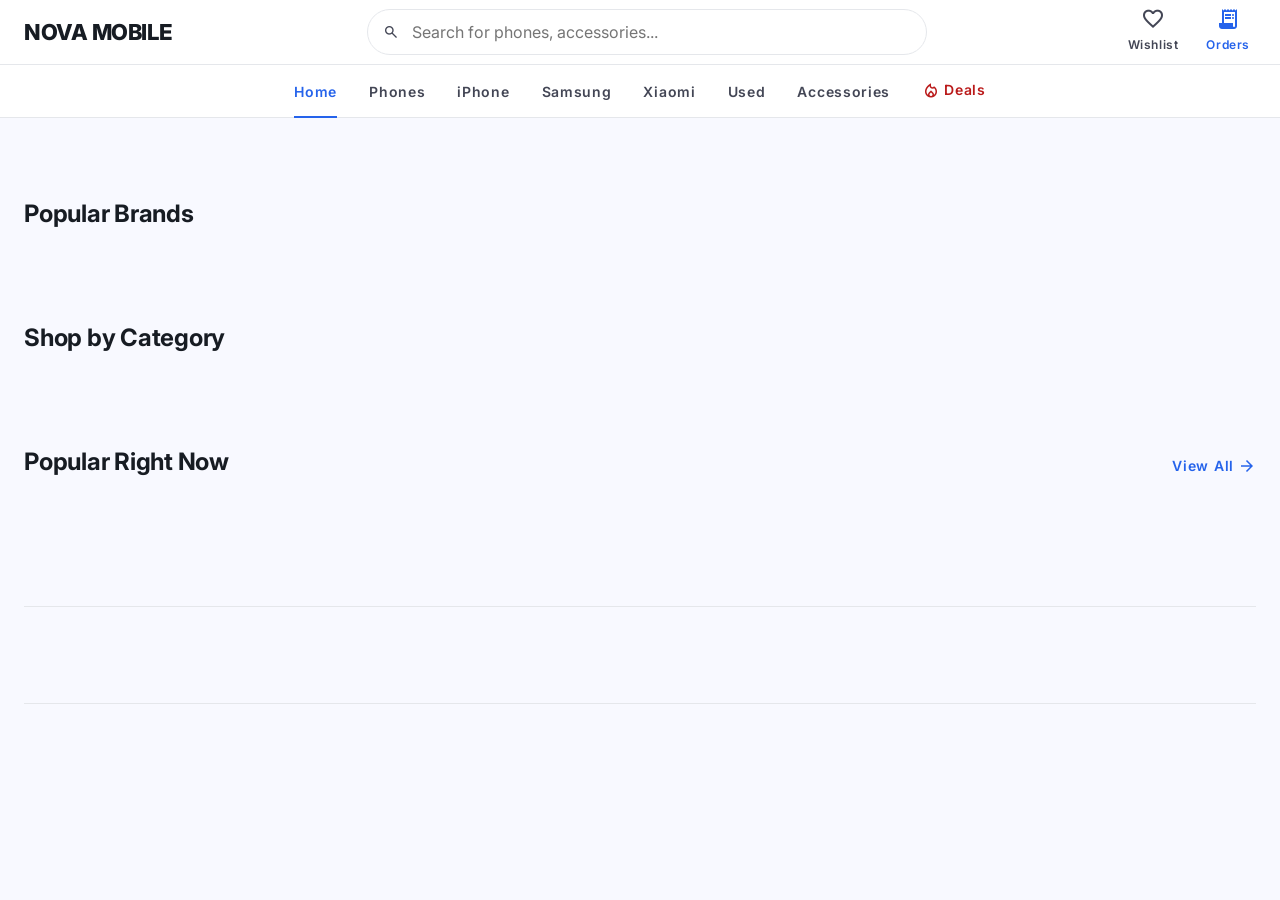
==== index.html @ 39ec0427 "Add files via upload" ====
<!DOCTYPE html>
<html lang="en">
<head>
<meta charset="utf-8">
<meta name="viewport" content="width=device-width, initial-scale=1.0">
<title>Nova Mobile — Find Your Next Phone</title>
<meta name="description" content="Nova Mobile — Pakistan's trusted destination for new and pre-owned smartphones and authentic accessories. Find your next phone today.">
<meta name="robots" content="index, follow">
<link rel="canonical" href="index.html">
<link rel="manifest" href="manifest.json">
<link rel="icon" href="images/nova-mobile-logo.png">
<link rel="preconnect" href="https://fonts.googleapis.com">
<link rel="preconnect" href="https://fonts.gstatic.com" crossorigin>
<link href="https://fonts.googleapis.com/css2?family=Inter:wght@400;600;700;800&display=swap" rel="stylesheet">
<link href="https://fonts.googleapis.com/css2?family=Material+Symbols+Outlined:opsz,wght,FILL,GRAD@20..48,100..700,0..1,-50..200&display=swap" rel="stylesheet">
<link rel="stylesheet" href="style.css">
<script type="application/ld+json">
{"@context":"https://schema.org","@type":"Organization","name":"Nova Mobile","slogan":"Find Your Next Phone","description":"New and pre-owned smartphones and authentic accessories in Pakistan."}
</script>
</head>
<body data-page="home" class="has-bottomnav">

<!-- ===== Header ===== -->
<header class="site-header">
  <div class="container">
    <div class="header-row">
      <a class="brand" href="index.html">
        <img src="images/nova-mobile-logo.png" alt="Nova Mobile logo" onerror="this.style.display='none'">
        <span class="brand-text">NOVA MOBILE</span>
      </a>
      <div class="search-box">
        <span class="ms">search</span>
        <input type="text" placeholder="Search for phones, accessories..." aria-label="Search" data-search-input>
      </div>
      <div class="header-actions">
        <button class="icon-btn mobile-search" data-goto-search aria-label="Search"><span class="ms">search</span></button>
        <a class="icon-btn hide-mobile" href="pages/wishlist.html" aria-label="Wishlist"><span class="ms">favorite</span><span>Wishlist</span></a>
        <a class="icon-btn active has-count" href="pages/order-list.html" aria-label="Order list"><span class="ms filled">receipt_long</span><span class="hide-mobile">Orders</span><span class="count" data-order-count style="display:none">0</span></a>
      </div>
    </div>
  </div>
  <!-- Desktop nav -->
  <nav class="site-nav">
    <ul>
      <li><a class="active" href="index.html">Home</a></li>
      <li><a href="pages/catalog.html">Phones</a></li>
      <li><a href="pages/catalog.html?brand=apple">iPhone</a></li>
      <li><a href="pages/catalog.html?brand=samsung">Samsung</a></li>
      <li><a href="pages/catalog.html?brand=xiaomi">Xiaomi</a></li>
      <li><a href="pages/catalog.html?condition=used">Used</a></li>
      <li><a href="pages/catalog.html?category=accessories">Accessories</a></li>
      <li><a class="deals" href="pages/catalog.html?deal=1"><span class="ms sm">local_fire_department</span>Deals</a></li>
    </ul>
  </nav>
  <!-- Mobile category bar -->
  <nav class="category-bar">
    <ul>
      <li><a class="active" href="pages/catalog.html">All Phones</a></li>
      <li><a href="pages/catalog.html?brand=apple">iPhone</a></li>
      <li><a href="pages/catalog.html?brand=samsung">Samsung</a></li>
      <li><a href="pages/catalog.html?brand=xiaomi">Xiaomi</a></li>
      <li><a href="pages/catalog.html?brand=vivo">Vivo</a></li>
      <li><a href="pages/catalog.html?brand=infinix">Infinix</a></li>
      <li><a href="pages/catalog.html?condition=used">Used</a></li>
      <li><a href="pages/catalog.html?category=accessories">Accessories</a></li>
      <li><a class="deals" href="pages/catalog.html?deal=1"><span class="ms sm">local_fire_department</span>Deals</a></li>
    </ul>
  </nav>
</header>

<main class="container">

  <!-- Hero carousel (slides built from settings.heroSlides + live mobiles.json data).
       Static fallback below renders only when JS is off (SEO). -->
  <div class="hero-carousel" id="hero"></div>
  <noscript>
    <section class="hero">
      <div class="hero-copy">
        <span class="eyebrow">NEW ARRIVALS</span>
        <h1 class="hero-title">FIND YOUR<br>NEXT PHONE</h1>
        <p class="hero-subtitle">Experience the future with the latest flagship devices. Unbeatable prices, authentic products.</p>
      </div>
    </section>
  </noscript>

  <!-- Popular Brands -->
  <section class="section">
    <h2 class="section-title mb-2">Popular Brands</h2>
    <div class="grid brand-grid" id="popular-brands"></div>
  </section>

  <!-- Shop by Category -->
  <section class="section">
    <h2 class="section-title mb-2">Shop by Category</h2>
    <div class="grid category-grid" id="category-cards"></div>
  </section>

  <!-- Featured / Popular Right Now -->
  <section class="section">
    <div class="section-head">
      <h2 class="section-title">Popular Right Now</h2>
      <a class="link-more" href="pages/catalog.html">View All <span class="ms sm">arrow_forward</span></a>
    </div>
    <div class="carousel" id="featured-products"></div>
  </section>

  <!-- Trust Badges -->
  <section class="trust-band">
    <div class="container">
      <div class="trust-grid" id="trust-badges"></div>
    </div>
  </section>

</main>

<!-- Bottom Nav (mobile) -->
<nav class="bottom-nav" aria-label="Mobile navigation">
  <a class="active" href="index.html"><span class="ms filled">home</span>Home</a>
  <a href="pages/catalog.html"><span class="ms">grid_view</span>Categories</a>
  <a href="pages/search.html"><span class="ms">search</span>Search</a>
  <a href="pages/compare.html"><span class="ms">compare_arrows</span>Compare</a>
  <a href="pages/order-list.html"><span class="ms">receipt_long</span>Orders</a>
</nav>

<!-- Footer injected from settings.json -->
<div id="footer-host"></div>

<script src="js/data.js"></script>
<script src="js/state.js"></script>
<script src="js/whatsapp.js"></script>
<script src="js/render.js"></script>
<script src="js/main.js"></script>
</body>
</html>
---- style.css ----
/* ==========================================================================
   Nova Mobile — Design System
   Built from DESIGN.md tokens (mobile-first, 4-col mobile → 12-col desktop)
   Primary action color: Electric Blue #2563EB
   ========================================================================== */

:root {
  /* Colors */
  --bg: #f8f9ff;                /* Arctic White */
  --surface-white: #ffffff;     /* cards / elevated surfaces */
  --surface-low: #eff4fe;
  --surface-container: #eaeef8;
  --surface-high: #e4e8f3;
  --on-surface: #171c23;        /* Graphite ink */
  --on-surface-variant: #434655;
  --outline: #737686;
  --outline-variant: #e5e7eb;
  --primary: #2563eb;           /* Electric Blue */
  --primary-hover: #1d4ed8;
  --on-primary: #ffffff;
  --deep-navy: #172554;         /* footer / grounding */
  --success: #16a34a;
  --error: #ba1a1a;
  --whatsapp: #25d366;
  --whatsapp-hover: #1eb95c;

  /* Typography */
  --font-sans: "Inter", system-ui, -apple-system, "Segoe UI", Roboto, Arial, sans-serif;

  /* Spacing (8px base) */
  --space-1: 4px;
  --space-2: 8px;
  --space-3: 12px;
  --space-4: 16px;
  --space-5: 24px;
  --space-6: 32px;
  --space-8: 48px;
  --space-10: 64px;
  --space-section: 80px;

  /* Container */
  --container-max: 1280px;
  --container-pad: 24px;

  /* Shape */
  --radius-sm: 0.25rem;
  --radius: 0.5rem;
  --radius-md: 0.75rem;
  --radius-lg: 1rem;
  --radius-xl: 1.5rem;
  --radius-full: 9999px;

  /* Elevation */
  --shadow-soft: 0px 4px 20px rgba(21, 23, 26, 0.05);
  --shadow-card: 0 1px 3px rgba(21, 23, 26, 0.06);

  --header-h: 64px;
  --bottomnav-h: 64px;
}

/* ============================ Reset / Base ============================ */
*, *::before, *::after { box-sizing: border-box; }
html { -webkit-text-size-adjust: 100%; scroll-behavior: smooth; }
body {
  margin: 0;
  font-family: var(--font-sans);
  font-size: 16px;
  line-height: 24px;
  color: var(--on-surface);
  background: var(--bg);
  -webkit-font-smoothing: antialiased;
  -moz-osx-font-smoothing: grayscale;
}
img { max-width: 100%; display: block; }
a { color: inherit; text-decoration: none; }
button { font-family: inherit; cursor: pointer; border: none; background: none; color: inherit; }
input, select, textarea { font-family: inherit; }
h1, h2, h3, h4, p, ul { margin: 0; }
ul { padding: 0; list-style: none; }
:focus-visible { outline: 3px solid color-mix(in srgb, var(--primary) 45%, transparent); outline-offset: 2px; }

/* Material Symbols */
.ms {
  font-family: "Material Symbols Outlined", var(--font-sans);
  font-weight: normal;
  font-style: normal;
  display: inline-block;
  line-height: 1;
  letter-spacing: normal;
  text-transform: none;
  white-space: nowrap;
  word-wrap: normal;
  direction: ltr;
  font-variation-settings: "FILL" 0, "wght" 400, "GRAD" 0, "opsz" 24;
  user-select: none;
  -webkit-user-select: none;
}
.ms.filled { font-variation-settings: "FILL" 1, "wght" 400, "GRAD" 0, "opsz" 24; }
.ms.sm { font-size: 18px; }
.ms.lg { font-size: 32px; }
.ms.xl { font-size: 40px; }

/* ============================ Layout ============================ */
.container {
  width: 100%;
  max-width: var(--container-max);
  margin-inline: auto;
  padding-inline: var(--container-pad);
}
.container-sm { width: 100%; max-width: 880px; margin-inline: auto; padding-inline: var(--container-pad); }
.section { margin-bottom: var(--space-section); }
.section-head {
  display: flex;
  align-items: flex-end;
  justify-content: space-between;
  gap: var(--space-4);
  margin-bottom: var(--space-6);
}
.section-title {
  font-size: 24px;
  font-weight: 700;
  line-height: 32px;
  letter-spacing: -0.01em;
  color: var(--on-surface);
}
.link-more {
  color: var(--primary);
  font-size: 14px;
  font-weight: 600;
  letter-spacing: 0.05em;
  display: inline-flex;
  align-items: center;
  gap: 4px;
  white-space: nowrap;
}
.link-more:hover { text-decoration: underline; }

/* Responsive section gap on small screens */
@media (max-width: 767px) {
  .section { margin-bottom: 56px; }
  .section-title { font-size: 22px; }
}

/* ============================ Grid (4 col mobile → 12 desktop) ============================ */
.grid { display: grid; gap: var(--space-4); grid-template-columns: repeat(2, 1fr); }
.grid.grid-1 { grid-template-columns: 1fr; }

@media (min-width: 768px) {
  .grid { grid-template-columns: repeat(3, 1fr); gap: var(--space-5); }
}
@media (min-width: 1024px) {
  .grid { grid-template-columns: repeat(4, 1fr); gap: var(--space-6); }
}

/* ============================ Typography helpers ============================ */
.eyebrow {
  display: inline-block;
  padding: 4px 12px;
  background: color-mix(in srgb, var(--primary) 10%, transparent);
  color: var(--primary);
  border-radius: var(--radius-full);
  font-size: 14px;
  font-weight: 600;
  letter-spacing: 0.05em;
  margin-bottom: var(--space-5);
}
.muted { color: var(--on-surface-variant); }
.outline-text { color: var(--outline); }

/* ============================ Buttons ============================ */
.btn {
  display: inline-flex;
  align-items: center;
  justify-content: center;
  gap: 8px;
  font-size: 14px;
  font-weight: 600;
  letter-spacing: 0.05em;
  padding: 0 24px;
  height: 48px;
  border-radius: var(--radius);
  transition: background-color 0.2s, color 0.2s, border-color 0.2s;
}
.btn-lg { height: 56px; padding: 0 32px; font-size: 16px; }
.btn-primary { background: var(--primary); color: var(--on-primary); }
.btn-primary:hover { background: var(--primary-hover); }
.btn-outline { background: var(--surface-white); color: var(--on-surface); border: 1px solid var(--outline-variant); }
.btn-outline:hover { border-color: var(--primary); color: var(--primary); }
.btn-block { width: 100%; }
.btn-whatsapp { background: var(--whatsapp); color: #fff; }
.btn-whatsapp:hover { background: var(--whatsapp-hover); }
.btn-ghost { background: var(--surface-container); color: var(--on-surface); }
.btn-ghost:hover { background: var(--surface-high); }

/* ============================ Badges ============================ */
.badge {
  display: inline-flex;
  align-items: center;
  padding: 3px 8px;
  border-radius: var(--radius-sm);
  font-size: 10px;
  font-weight: 700;
  letter-spacing: 0.05em;
  text-transform: uppercase;
  line-height: 1.3;
}
.badge-new { background: var(--primary); color: #fff; }
.badge-sale { background: var(--deep-navy); color: #fff; }
.badge-pta { background: var(--surface-high); color: var(--on-surface); border: 1px solid var(--outline-variant); }
.badge-nonpta { background: var(--surface-high); color: var(--on-surface-variant); border: 1px solid var(--outline-variant); }
.badge-save { background: var(--surface-container); color: var(--on-surface-variant); }

/* ============================ Header / Nav ============================ */
.site-header {
  position: sticky;
  top: 0;
  z-index: 50;
  width: 100%;
  background: rgba(255, 255, 255, 0.9);
  -webkit-backdrop-filter: blur(10px);
  backdrop-filter: blur(10px);
  border-bottom: 1px solid var(--outline-variant);
}
.header-row {
  display: flex;
  align-items: center;
  justify-content: space-between;
  height: var(--header-h);
  gap: var(--space-4);
}
.brand {
  display: flex;
  align-items: center;
  gap: 8px;
  font-weight: 800;
  letter-spacing: -0.02em;
  color: var(--on-surface);
  font-size: 22px;
  line-height: 28px;
  white-space: nowrap;
}
.brand img { height: 34px; width: auto; }
.brand .brand-text { display: inline; }

/* Search */
.search-box { position: relative; flex: 1; max-width: 560px; margin-inline: var(--space-6); }
.search-box .ms { position: absolute; left: 16px; top: 50%; transform: translateY(-50%); color: var(--on-surface-variant); }
.search-box input {
  width: 100%;
  height: 46px;
  padding: 0 16px 0 44px;
  border-radius: var(--radius-full);
  border: 1px solid var(--outline-variant);
  background: var(--surface-white);
  font-size: 16px;
  color: var(--on-surface);
}
.search-box input:focus { outline: none; border-color: var(--primary); box-shadow: 0 0 0 1px var(--primary); }

/* Utility actions */
.header-actions { display: flex; align-items: center; gap: var(--space-4); }
.icon-btn {
  display: flex;
  flex-direction: column;
  align-items: center;
  gap: 2px;
  color: var(--on-surface-variant);
  font-size: 12px;
  font-weight: 600;
  letter-spacing: 0.05em;
  padding: 4px 6px;
  border-radius: var(--radius);
  transition: color 0.2s;
}
.icon-btn:hover { color: var(--primary); }
.icon-btn.active { color: var(--primary); }
.icon-btn .ms { font-size: 24px; }
.icon-btn.has-count { position: relative; }
.icon-btn .count {
  position: absolute;
  top: -2px;
  right: -2px;
  min-width: 17px;
  height: 17px;
  padding: 0 4px;
  border-radius: var(--radius-full);
  background: var(--primary);
  color: #fff;
  font-size: 11px;
  font-weight: 700;
  display: flex;
  align-items: center;
  justify-content: center;
}

/* Mobile search trigger (icon only) */
.mobile-search { display: none; }

/* Primary nav (desktop) */
.site-nav {
  display: none;
  background: var(--surface-white);
  border-top: 1px solid var(--outline-variant);
}
.site-nav ul { display: flex; align-items: center; justify-content: center; gap: var(--space-6); height: 52px; max-width: var(--container-max); margin-inline: auto; padding-inline: var(--container-pad); }
.site-nav a { font-size: 14px; font-weight: 600; letter-spacing: 0.05em; color: var(--on-surface-variant); padding: 16px 0; border-bottom: 2px solid transparent; transition: color 0.2s, border-color 0.2s; white-space: nowrap; }
.site-nav a:hover { color: var(--primary); }
.site-nav a.active { color: var(--primary); border-bottom-color: var(--primary); }
.site-nav a.deals { color: var(--error); display: inline-flex; align-items: center; gap: 4px; }

/* Category scroll bar (mobile) */
.category-bar {
  display: block;
  border-top: 1px solid var(--outline-variant);
  overflow-x: auto;
  scrollbar-width: none;
  -ms-overflow-style: none;
  padding: var(--space-3) 0 0;
}
.category-bar::-webkit-scrollbar { display: none; }
.category-bar ul { display: flex; gap: var(--space-4); min-width: max-content; padding: 0 var(--space-3) var(--space-2); }
.category-bar a {
  font-size: 14px;
  font-weight: 600;
  letter-spacing: 0.05em;
  color: var(--on-surface-variant);
  padding: 6px 4px;
  border-bottom: 2px solid transparent;
  white-space: nowrap;
  transition: color 0.2s, border-color 0.2s;
}
.category-bar a:hover { color: var(--primary); }
.category-bar a.active { color: var(--primary); border-bottom-color: var(--primary); }
.category-bar a.deals { color: var(--error); display: inline-flex; align-items: center; gap: 4px; }

@media (min-width: 768px) {
  .site-nav { display: block; }
  .category-bar { display: none; }
}
@media (max-width: 767px) {
  .search-box { display: none; }
  .mobile-search { display: flex; }
  .header-actions .hide-mobile { display: none; }
  .brand { font-size: 18px; }
  .site-header .header-row { height: 56px; }
}

/* ============================ Bottom Nav (mobile) ============================ */
.bottom-nav {
  position: fixed;
  bottom: 0;
  left: 0;
  width: 100%;
  z-index: 50;
  display: flex;
  justify-content: space-around;
  align-items: center;
  height: var(--bottomnav-h);
  background: rgba(255, 255, 255, 0.96);
  -webkit-backdrop-filter: blur(10px);
  backdrop-filter: blur(10px);
  border-top: 1px solid var(--outline-variant);
  box-shadow: var(--shadow-soft);
}
.bottom-nav a {
  display: flex;
  flex-direction: column;
  align-items: center;
  justify-content: center;
  gap: 2px;
  color: var(--on-surface-variant);
  font-size: 10px;
  font-weight: 600;
  letter-spacing: 0.05em;
  width: 64px;
  padding: 6px 0;
  transition: color 0.2s;
}
.bottom-nav a .ms { font-size: 24px; }
.bottom-nav a.active { color: var(--primary); }
.bottom-nav a:hover { color: var(--primary); }
@media (min-width: 768px) { .bottom-nav { display: none; } }

/* Padding for fixed bottom nav on mobile */
body.has-bottomnav { padding-bottom: calc(var(--bottomnav-h) + 16px); }
@media (min-width: 768px) { body.has-bottomnav { padding-bottom: 0; } }

/* ============================ Hero carousel ============================ */
.hero-carousel {
  position: relative;
  overflow: hidden;
  margin-bottom: var(--space-section);
}
@media (max-width: 767px) { .hero-carousel { margin-bottom: 56px; } }
.hero-track {
  display: flex;
  transition: transform 0.6s cubic-bezier(0.4, 0, 0.2, 1);
}
.hero-slide { flex: 0 0 100%; min-width: 0; }
.hero-slide .hero {
  margin: var(--space-6) 0 0;
  height: 100%;
}
@media (max-width: 767px) {
  .hero-slide .hero { margin: var(--space-5) 0 0; border-radius: var(--radius-lg); }
}
.hero-dots {
  position: absolute;
  bottom: 12px;
  left: 50%;
  transform: translateX(-50%);
  display: flex;
  gap: 8px;
  z-index: 10;
  background: rgba(255, 255, 255, 0.75);
  padding: 6px 10px;
  border-radius: var(--radius-full);
}
.hero-dot {
  width: 10px;
  height: 10px;
  border-radius: var(--radius-full);
  background: var(--outline-variant);
  border: none;
  cursor: pointer;
  padding: 0;
  transition: background-color 0.2s, width 0.2s;
}
.hero-dot:hover { background: var(--primary); }
.hero-dot.active { background: var(--primary); width: 22px; }
@media (prefers-reduced-motion: reduce) {
  .hero-track { transition: none; }
}

/* ============================ Hero ============================ */
.hero {
  margin-top: var(--space-6);
  margin-bottom: var(--space-section);
  background: var(--surface-white);
  border: 1px solid var(--outline-variant);
  border-radius: var(--radius-xl);
  overflow: hidden;
  display: flex;
  flex-direction: column;
  position: relative;
}
.hero-copy {
  padding: 40px 24px;
  display: flex;
  flex-direction: column;
  justify-content: center;
  z-index: 2;
}
.hero-title {
  font-size: 32px;
  font-weight: 800;
  line-height: 40px;
  letter-spacing: -0.02em;
  margin-bottom: var(--space-5);
}
.hero-subtitle { font-size: 18px; line-height: 28px; color: var(--on-surface-variant); margin-bottom: var(--space-6); max-width: 28rem; }
.hero-ctas { display: flex; gap: var(--space-4); flex-wrap: wrap; }
.hero-visual { position: relative; min-height: 340px; }
.hero-visual img { position: absolute; inset: 0; width: 100%; height: 100%; object-fit: cover; }
.hero-feature {
  position: absolute;
  bottom: 24px;
  right: 24px;
  left: 24px;
  background: rgba(255, 255, 255, 0.95);
  -webkit-backdrop-filter: blur(8px);
  backdrop-filter: blur(8px);
  padding: var(--space-5);
  border-radius: var(--radius-lg);
  border: 1px solid var(--outline-variant);
  box-shadow: var(--shadow-card);
}
.hero-feature .hf-head { display: flex; justify-content: space-between; align-items: flex-start; margin-bottom: 8px; gap: 8px; }
.hero-feature h3 { font-size: 20px; font-weight: 600; line-height: 26px; }
.hero-feature .price { font-size: 20px; font-weight: 700; color: var(--primary); }
.hero-feature .meta { font-size: 14px; font-weight: 600; letter-spacing: 0.05em; color: var(--on-surface-variant); margin-bottom: var(--space-4); }

@media (min-width: 1024px) {
  .hero { flex-direction: row; margin-top: var(--space-6); }
  .hero-copy { width: 50%; padding: 48px; }
  .hero-title { font-size: 48px; line-height: 56px; }
  .hero-visual { width: 50%; min-height: 500px; }
  .hero-feature { right: 32px; left: auto; max-width: 320px; }
}

/* Mobile-first hero (alternate, from mobile mockup) */
.hero-mobile {
  position: relative;
  overflow: hidden;
  background: var(--surface-container);
  padding: 48px 24px;
  text-align: center;
  display: flex;
  flex-direction: column;
  align-items: center;
  gap: var(--space-5);
  margin-bottom: var(--space-section);
}
.hero-mobile .hm-copy { max-width: 34rem; display: flex; flex-direction: column; align-items: center; gap: var(--space-3); z-index: 2; }
.hero-mobile h2 { font-size: 32px; font-weight: 800; line-height: 40px; letter-spacing: -0.02em; }
.hero-mobile p { font-size: 18px; line-height: 28px; color: var(--on-surface-variant); }
.hero-mobile .badge-new { margin-bottom: 4px; }
.hm-feature {
  background: var(--surface-white);
  border: 1px solid var(--outline-variant);
  padding: var(--space-5);
  border-radius: var(--radius-lg);
  box-shadow: var(--shadow-soft);
  width: 100%;
  max-width: 400px;
  display: flex;
  flex-direction: column;
  gap: var(--space-3);
  z-index: 2;
}
.hm-feature .top { display: flex; justify-content: space-between; align-items: flex-start; gap: 8px; }
.hm-feature .top .sub { font-size: 12px; font-weight: 700; text-transform: uppercase; letter-spacing: 0.05em; color: var(--on-surface-variant); }
.hm-feature .imgbox { height: 160px; background: var(--surface-container); border-radius: var(--radius); display: flex; align-items: center; justify-content: center; overflow: hidden; }
.hm-feature .imgbox img { height: 100%; width: auto; object-fit: contain; }
.hm-feature .price-row { display: flex; align-items: baseline; gap: 8px; }
.hm-feature .price { font-size: 20px; font-weight: 700; }
.hm-feature .was { color: var(--outline); }
.hm-feature .save { color: var(--error); font-weight: 700; font-size: 12px; }
@media (min-width: 768px) {
  .hero-mobile { text-align: left; }
  .hero-mobile .hm-copy { align-items: flex-start; }
}

/* ============================ Category cards ============================ */
.category-grid { display: grid; grid-template-columns: 1fr; gap: var(--space-4); }
.category-card {
  position: relative;
  height: 220px;
  border-radius: var(--radius-lg);
  overflow: hidden;
  border: 1px solid var(--outline-variant);
  background: var(--surface-white);
  display: flex;
  align-items: flex-end;
  padding: var(--space-5);
  transition: border-color 0.2s;
}
.category-card:hover { border-color: var(--primary); }
.category-card img { position: absolute; inset: 0; width: 100%; height: 100%; object-fit: cover; transition: transform 0.5s; }
.category-card:hover img { transform: scale(1.05); }
.category-card .scrim { position: absolute; inset: 0; background: linear-gradient(to top, rgba(0,0,0,0.6), transparent); }
.category-card h3 { position: relative; z-index: 2; color: #fff; font-size: 24px; font-weight: 600; line-height: 32px; }
.category-card h3.deals { display: flex; align-items: center; gap: 8px; }
/* Flash-sale "Hot Deals" category card: dark gradient background so it always
   renders as a distinct, intentional tile (never a blank white block). */
.category-card.deal {
  background: linear-gradient(135deg, var(--deep-navy) 0%, var(--primary) 100%);
  border-color: transparent;
}
.category-card.deal .scrim { display: none; }
.category-card.deal .deal-inner {
  position: relative;
  z-index: 2;
  display: flex;
  flex-direction: column;
  gap: 6px;
  color: #fff;
}
.category-card.deal .deal-inner .ms { font-size: 32px; color: #fff; }
.category-card.deal .deal-inner h3 { font-size: 24px; }
.category-card.deal .deal-sub {
  font-size: 14px;
  font-weight: 600;
  letter-spacing: 0.05em;
  color: rgba(255, 255, 255, 0.85);
}
@media (min-width: 768px) {
  .category-grid { grid-template-columns: repeat(2, 1fr); gap: var(--space-5); }
}
@media (min-width: 1024px) {
  .category-grid { grid-template-columns: repeat(4, 1fr); gap: var(--space-5); }
}

/* Mobile category tiles (from mobile mockup) */
.category-tiles { display: grid; grid-template-columns: 1fr 1fr; gap: var(--space-3); }
.tile {
  position: relative;
  border-radius: var(--radius-lg);
  overflow: hidden;
  border: 1px solid var(--outline-variant);
  min-height: 170px;
  display: flex;
  align-items: flex-end;
  padding: var(--space-4);
  background: var(--surface-container);
}
.tile .scrim { position: absolute; inset: 0; background: linear-gradient(to top, rgba(0,0,0,0.4), transparent); }
.tile .tile-bg { position: absolute; inset: 0; background-size: cover; background-position: center; transition: transform 0.7s; }
.tile:hover .tile-bg { transform: scale(1.05); }
.tile h4 { position: relative; z-index: 2; color: #fff; font-size: 20px; font-weight: 600; line-height: 26px; }
.tile.wide { grid-column: span 2; }
.tile.deal { background: var(--deep-navy); }
.tile.deal .deal-inner { position: relative; z-index: 2; display: flex; flex-direction: column; justify-content: center; align-items: center; text-align: center; gap: 8px; width: 100%; height: 100%; }
.tile.deal h4 { font-size: 24px; }
.tile.deal p { color: rgba(255,255,255,0.8); }

/* ============================ Brand cards ============================ */
.brand-grid { display: grid; grid-template-columns: repeat(2, 1fr); gap: var(--space-4); }
.brand-card {
  height: 96px;
  border-radius: var(--radius-lg);
  background: var(--surface-white);
  border: 1px solid var(--outline-variant);
  display: flex;
  align-items: center;
  justify-content: center;
  padding: var(--space-5);
  transition: border-color 0.2s, color 0.2s;
  font-weight: 700;
  font-size: 20px;
  color: var(--on-surface);
}
.brand-card:hover { border-color: var(--primary); color: var(--primary); }
.brand-card img { max-height: 40px; width: auto; object-fit: contain; }
@media (min-width: 768px) { .brand-grid { grid-template-columns: repeat(5, 1fr); gap: var(--space-5); } }

/* Brand scroll (mobile) */
.brand-scroll { display: flex; gap: var(--space-4); overflow-x: auto; scrollbar-width: none; padding-bottom: var(--space-4); }
.brand-scroll::-webkit-scrollbar { display: none; }
.brand-pill {
  min-width: 130px;
  display: flex;
  flex-direction: column;
  align-items: center;
  justify-content: center;
  gap: 8px;
  background: var(--surface-white);
  border: 1px solid var(--outline-variant);
  border-radius: var(--radius-lg);
  padding: var(--space-4);
  font-weight: 700;
  transition: border-color 0.2s;
}
.brand-pill:hover { border-color: var(--primary); }

/* ============================ Product card ============================ */
.product-card {
  background: var(--surface-white);
  border: 1px solid var(--outline-variant);
  border-radius: var(--radius-lg);
  padding: var(--space-4);
  display: flex;
  flex-direction: column;
  position: relative;
  transition: border-color 0.2s;
}
.product-card:hover { border-color: var(--primary); }
.product-card .pc-media {
  position: relative;
  aspect-ratio: 1 / 1;
  background: var(--bg);
  border-radius: var(--radius);
  display: flex;
  align-items: center;
  justify-content: center;
  padding: var(--space-4);
  margin-bottom: var(--space-4);
  overflow: hidden;
}
.product-card .pc-media img { max-height: 100%; width: auto; object-fit: contain; mix-blend-mode: multiply; transition: transform 0.3s; }
.product-card:hover .pc-media img { transform: scale(1.04); }
.product-card .pc-badges { position: absolute; top: 8px; left: 8px; display: flex; flex-direction: column; gap: 4px; z-index: 3; }
.product-card .pc-wish { position: absolute; top: 8px; right: 8px; z-index: 3; width: 34px; height: 34px; border-radius: var(--radius-full); background: var(--surface-white); border: 1px solid var(--outline-variant); display: flex; align-items: center; justify-content: center; color: var(--on-surface-variant); transition: color 0.2s, border-color 0.2s; }
.product-card .pc-wish:hover { color: var(--error); border-color: var(--error); }
.product-card .pc-wish.saved { color: var(--error); border-color: var(--error); }
.product-card .pc-wish.saved .ms { font-variation-settings: "FILL" 1; }
.product-card .pc-name { font-size: 16px; font-weight: 600; line-height: 22px; margin-bottom: 2px; }
.product-card .pc-variant { font-size: 14px; font-weight: 600; letter-spacing: 0.05em; color: var(--on-surface-variant); margin-bottom: var(--space-3); }
.product-card .pc-colors { display: flex; gap: 8px; margin-bottom: var(--space-3); }
/* Shared color swatch used on every product card. A dark outer ring + inner
   shadow keeps even near-white colors (White, Natural Titanium) clearly
   visible against the white card surface. */
.swatch {
  width: 18px;
  height: 18px;
  border-radius: var(--radius-full);
  border: 2px solid var(--surface-white);
  box-shadow: 0 0 0 1px rgba(21, 23, 26, 0.3), inset 0 0 0 1px rgba(0, 0, 0, 0.06);
  cursor: pointer;
}
.product-card .pc-foot { margin-top: auto; }
.product-card .pc-price { font-size: 20px; font-weight: 700; line-height: 24px; margin-bottom: var(--space-3); }
.product-card .pc-price .was { font-size: 14px; font-weight: 400; color: var(--outline); text-decoration: line-through; margin-left: 6px; }
.product-card .pc-price.sale { color: var(--error); }
.pc-add {
  width: 100%;
  height: 40px;
  border-radius: var(--radius);
  font-size: 14px;
  font-weight: 600;
  letter-spacing: 0.05em;
  display: inline-flex;
  align-items: center;
  justify-content: center;
  gap: 8px;
  transition: background-color 0.2s, color 0.2s, border-color 0.2s;
}
.pc-add.quick {
  background: var(--surface-white);
  color: var(--on-surface);
  border: 1px solid var(--outline-variant);
}
.product-card:hover .pc-add.quick { background: var(--primary); color: #fff; border-color: var(--primary); }
.pc-add.fill { background: var(--primary); color: #fff; }

/* ============================ Carousel (mobile product lists) ============================ */
.carousel { display: flex; gap: var(--space-4); overflow-x: auto; scrollbar-width: none; padding-bottom: var(--space-4); scroll-snap-type: x mandatory; }
.carousel::-webkit-scrollbar { display: none; }
.carousel .product-card { flex: 0 0 78%; max-width: 260px; scroll-snap-align: start; }
@media (min-width: 768px) { .carousel { overflow: visible; flex-wrap: wrap; gap: var(--space-5); } .carousel .product-card { flex: 1 1 30%; max-width: none; } }
@media (min-width: 1024px) { .carousel .product-card { flex: 1 1 23%; } }

/* ============================ Trust badges ============================ */
.trust-band { border-top: 1px solid var(--outline-variant); border-bottom: 1px solid var(--outline-variant); padding: var(--space-8) 0; }
.trust-grid { display: grid; grid-template-columns: 1fr; gap: var(--space-6); text-align: center; }
.trust-item { display: flex; flex-direction: column; align-items: center; gap: var(--space-4); }
.trust-icon { width: 64px; height: 64px; border-radius: var(--radius-full); background: var(--surface-low); color: var(--primary); display: flex; align-items: center; justify-content: center; }
.trust-item h4 { font-size: 20px; font-weight: 600; margin-bottom: 8px; }
.trust-item p { color: var(--on-surface-variant); }
@media (min-width: 768px) { .trust-grid { grid-template-columns: repeat(3, 1fr); } }

/* ============================ Footer ============================ */
.site-footer { background: var(--surface-container); margin-top: var(--space-section); padding: var(--space-section) var(--container-pad); }
.footer-grid { display: grid; grid-template-columns: 1fr; gap: var(--space-6); max-width: var(--container-max); margin-inline: auto; }
.footer-brand p { color: var(--on-surface-variant); margin-top: var(--space-4); }
.footer-social { display: flex; gap: var(--space-3); margin-top: var(--space-4); }
.footer-social a { width: 40px; height: 40px; border-radius: var(--radius-full); background: var(--surface-variant, #dee2ed); color: var(--on-surface-variant); display: flex; align-items: center; justify-content: center; transition: color 0.2s, background 0.2s; }
.footer-social a:hover { color: var(--primary); }
.footer-col h4 { font-size: 14px; font-weight: 700; letter-spacing: 0.05em; text-transform: uppercase; margin-bottom: var(--space-4); }
.footer-col ul { display: flex; flex-direction: column; gap: var(--space-3); }
.footer-col a, .footer-col li { color: var(--on-surface-variant); transition: color 0.2s; }
.footer-col a:hover { color: var(--primary); }
.footer-col li.contact { display: flex; align-items: center; gap: 8px; }
.footer-bottom { max-width: var(--container-max); margin-inline: auto; margin-top: var(--space-6); padding-top: var(--space-6); border-top: 1px solid var(--outline-variant); display: flex; flex-direction: column; align-items: center; justify-content: space-between; gap: var(--space-4); text-align: center; color: var(--on-surface-variant); }
.footer-bottom .credit { font-size: 14px; color: var(--on-surface-variant); margin-top: 4px; }
.footer-bottom .credit a { color: var(--primary); font-weight: 600; }
@media (min-width: 768px) {
  .footer-grid { grid-template-columns: repeat(4, 1fr); gap: var(--space-6); }
  .footer-bottom { flex-direction: row; text-align: left; }
}

/* ============================ Page hero (subpages) ============================ */
.page-head { padding: var(--space-8) 0 var(--space-6); }
.page-title { font-size: 32px; font-weight: 800; line-height: 40px; letter-spacing: -0.02em; margin-bottom: var(--space-3); }
.page-sub { font-size: 18px; line-height: 28px; color: var(--on-surface-variant); max-width: 40rem; }
@media (min-width: 1024px) { .page-title { font-size: 48px; line-height: 56px; } }

/* Breadcrumb */
.breadcrumb { display: flex; align-items: center; flex-wrap: wrap; gap: 8px; font-size: 14px; font-weight: 600; letter-spacing: 0.05em; color: var(--outline); margin-bottom: var(--space-4); }
.breadcrumb a:hover { color: var(--primary); }
.breadcrumb .sep { color: var(--outline); opacity: 0.6; }
.breadcrumb .current { color: var(--on-surface); }

/* ============================ Filters / Catalog ============================ */
.catalog-layout { display: flex; gap: var(--space-6); align-items: flex-start; }
.filter-panel { flex: 0 0 260px; background: var(--surface-white); border: 1px solid var(--outline-variant); border-radius: var(--radius-lg); padding: var(--space-5); position: sticky; top: 96px; }
.filter-group { margin-bottom: var(--space-5); }
.filter-group h4 { font-size: 12px; font-weight: 700; text-transform: uppercase; letter-spacing: 0.12em; color: var(--on-surface); margin-bottom: var(--space-3); }
.filter-group label { display: flex; align-items: center; gap: 8px; padding: 6px 0; cursor: pointer; font-size: 16px; color: var(--on-surface-variant); }
.filter-group input[type="checkbox"], .filter-group input[type="radio"] { accent-color: var(--primary); width: 16px; height: 16px; }
.filter-group .price-inputs { display: flex; align-items: center; gap: 8px; }
.filter-group .price-inputs input { width: 100%; padding: 10px; border: 1px solid var(--outline-variant); border-radius: var(--radius); font-size: 14px; }
.filter-actions { display: flex; gap: 8px; }
.filter-actions .btn { flex: 1; height: 40px; font-size: 13px; padding: 0 12px; }
.catalog-main { flex: 1; min-width: 0; }
.catalog-toolbar { display: flex; justify-content: space-between; align-items: center; margin-bottom: var(--space-4); gap: var(--space-3); }
.catalog-count { font-size: 14px; font-weight: 600; letter-spacing: 0.05em; color: var(--on-surface-variant); }
.mobile-filter-btn { display: none; }
.chip-row { display: flex; flex-wrap: wrap; gap: var(--space-3); margin-bottom: var(--space-4); }
.chip { padding: 8px 14px; border: 1px solid var(--outline-variant); border-radius: var(--radius-full); font-size: 14px; font-weight: 600; color: var(--on-surface-variant); background: var(--surface-white); transition: all 0.2s; }
.chip.active { background: var(--primary); color: #fff; border-color: var(--primary); }
.chip:hover { border-color: var(--primary); }

/* Filter drawer (mobile) */
.filter-backdrop { position: fixed; inset: 0; background: rgba(23,28,35,0.5); z-index: 90; opacity: 0; pointer-events: none; transition: opacity 0.2s; }
.filter-backdrop.open { opacity: 1; pointer-events: auto; }
.filter-drawer {
  position: fixed; top: 0; right: 0; bottom: 0; width: min(320px, 88%); z-index: 91;
  background: var(--surface-white); padding: var(--space-5);
  transform: translateX(100%); transition: transform 0.25s ease; overflow-y: auto;
}
.filter-drawer.open { transform: translateX(0); }
.filter-drawer .drawer-head { display: flex; justify-content: space-between; align-items: center; margin-bottom: var(--space-5); }

@media (max-width: 767px) {
  .catalog-layout { flex-direction: column; }
  .filter-panel { display: none; }
  .mobile-filter-btn { display: inline-flex; }
}

/* ============================ Product detail page ============================ */
.pdp-layout { display: flex; flex-direction: column; gap: var(--space-6); align-items: flex-start; }
.pdp-gallery { width: 100%; display: flex; flex-direction: column; gap: var(--space-3); }
.pdp-thumbs { display: flex; gap: var(--space-3); }
.pdp-thumb { width: 72px; height: 72px; border-radius: var(--radius-lg); border: 1px solid var(--outline-variant); background: var(--surface-white); padding: 6px; overflow: hidden; }
.pdp-thumb img { width: 100%; height: 100%; object-fit: contain; }
.pdp-thumb.active { border-color: var(--primary); border-width: 2px; }
.pdp-mainimg {
  position: relative;
  flex: 1;
  background: var(--surface-white);
  border: 1px solid var(--outline-variant);
  border-radius: var(--radius-xl);
  overflow: hidden;
  display: flex;
  align-items: center;
  justify-content: center;
  padding: var(--space-6);
}
.pdp-mainimg img { max-height: 480px; max-width: 100%; object-fit: contain; }
.pdp-info { width: 100%; display: flex; flex-direction: column; gap: var(--space-4); }
.pdp-title { font-size: 32px; font-weight: 800; line-height: 40px; letter-spacing: -0.02em; margin-top: var(--space-3); }
.pdp-badges { display: flex; gap: 8px; }
.pdp-rating { display: flex; align-items: center; gap: var(--space-3); flex-wrap: wrap; }
.pdp-rating .stars { color: var(--primary); display: flex; }
.pdp-rating a { color: var(--primary); font-size: 14px; font-weight: 600; text-decoration: underline; }
.pdp-rating .stock { color: var(--success); font-size: 14px; font-weight: 600; display: inline-flex; align-items: center; gap: 4px; }
.pdp-price { border-top: 1px solid var(--outline-variant); border-bottom: 1px solid var(--outline-variant); padding: var(--space-4) 0; }
.pdp-price .now { font-size: 32px; font-weight: 800; }
.pdp-price .was { font-size: 20px; color: var(--outline); text-decoration: line-through; margin-left: 8px; }
.pdp-price .save { color: var(--success); font-weight: 700; font-size: 14px; }
.selector { margin-top: var(--space-4); }
.selector .sel-label { font-size: 14px; font-weight: 600; margin-bottom: var(--space-3); display: block; }
.selector .sel-label .current { color: var(--outline); font-weight: 400; }
.option-row { display: flex; gap: var(--space-3); flex-wrap: wrap; }
.option-btn {
  padding: 12px 16px;
  border: 1px solid var(--outline-variant);
  border-radius: var(--radius-lg);
  background: var(--surface-white);
  font-weight: 700;
  font-size: 16px;
  color: var(--on-surface);
  transition: all 0.2s;
  text-align: left;
}
.option-btn:hover { border-color: var(--primary); }
.option-btn.active { border: 2px solid var(--primary); background: var(--surface-low); color: var(--primary); padding: 11px 15px; }
.option-btn .plus { display: block; font-size: 12px; font-weight: 400; color: var(--outline); }
.color-opt { width: 44px; height: 44px; border-radius: var(--radius-full); padding: 3px; border: 1px solid var(--outline-variant); transition: all 0.2s; }
.color-opt:hover { border-color: var(--primary); }
.color-opt.active { border: 2px solid var(--primary); padding: 2px; }
.color-opt .dot { width: 100%; height: 100%; border-radius: var(--radius-full); }
.pdp-actions { display: flex; flex-direction: column; gap: var(--space-3); margin-top: var(--space-4); }
.pdp-actions .btn { height: 52px; font-size: 16px; }

/* Specs bento */
.spec-grid { display: grid; grid-template-columns: repeat(2, 1fr); gap: var(--space-4); }
.spec-tile { background: var(--surface-white); border: 1px solid var(--outline-variant); border-radius: var(--radius-xl); padding: var(--space-5); display: flex; flex-direction: column; align-items: center; text-align: center; gap: var(--space-4); transition: border-color 0.2s; }
.spec-tile:hover { border-color: var(--primary); }
.spec-tile .icon { width: 64px; height: 64px; border-radius: var(--radius-full); background: var(--surface-container); color: var(--primary); display: flex; align-items: center; justify-content: center; }
.spec-tile .k { font-size: 14px; font-weight: 600; letter-spacing: 0.05em; color: var(--outline); text-transform: uppercase; }
.spec-tile .v { font-size: 20px; font-weight: 600; line-height: 26px; margin-top: 4px; }
@media (min-width: 768px) { .spec-grid { grid-template-columns: repeat(4, 1fr); } }

/* Trust strip on PDP */
.trust-strip { background: var(--surface-low); border: 1px solid var(--outline-variant); border-radius: var(--radius-xl); padding: var(--space-6); display: flex; flex-direction: column; gap: var(--space-5); }
.trust-strip .item { display: flex; align-items: center; gap: var(--space-4); }
.trust-strip .item .ms { color: var(--primary); font-size: 40px; }
.trust-strip .item h4 { font-size: 14px; font-weight: 600; }
.trust-strip .item p { font-size: 16px; color: var(--outline); }
@media (min-width: 768px) { .trust-strip { flex-direction: row; align-items: center; justify-content: space-around; } .trust-strip .divider { width: 1px; height: 48px; background: var(--outline-variant); } }

/* Overview + in the box */
.pdp-detail { display: grid; grid-template-columns: 1fr; gap: var(--space-8); }
.pdp-overview p { color: var(--on-surface-variant); font-size: 18px; line-height: 28px; margin-bottom: var(--space-4); }
.inbox { background: var(--surface-white); border: 1px solid var(--outline-variant); border-radius: var(--radius-xl); padding: var(--space-6); height: fit-content; }
.inbox li { display: flex; align-items: center; gap: var(--space-4); padding: 10px 0; }
.inbox .icon { width: 48px; height: 48px; border-radius: var(--radius); background: var(--surface-container); color: var(--on-surface); display: flex; align-items: center; justify-content: center; }
@media (min-width: 768px) { .pdp-detail { grid-template-columns: 2fr 1fr; } }
@media (min-width: 1024px) {
  .pdp-layout { flex-direction: row; }
  .pdp-gallery { width: 58%; flex-direction: row; }
  .pdp-thumbs { flex-direction: column; }
  .pdp-info { width: 42%; position: sticky; top: 96px; }
}

/* ============================ Compare table ============================ */
.compare-wrap { overflow-x: auto; padding-bottom: var(--space-6); }
.compare-table { min-width: 720px; width: 100%; border-collapse: collapse; }
.compare-table th, .compare-table td { padding: 16px; border-bottom: 1px solid var(--surface-variant, #e4e8f3); vertical-align: middle; }
.compare-table .feature-col { width: 18%; text-align: left; font-size: 14px; font-weight: 600; text-transform: uppercase; letter-spacing: 0.05em; color: var(--on-surface-variant); }
.compare-table .prod-col { width: 20.5%; text-align: center; }
.compare-card { background: var(--surface-white); border: 1px solid var(--outline-variant); border-radius: var(--radius-lg); padding: var(--space-4); text-align: center; position: relative; }
.compare-card .remove { position: absolute; top: 8px; right: 8px; color: var(--outline); width: 28px; height: 28px; border-radius: var(--radius-full); display: flex; align-items: center; justify-content: center; }
.compare-card .remove:hover { color: var(--error); }
.compare-card .imgbox { height: 140px; display: flex; align-items: center; justify-content: center; margin-bottom: var(--space-3); }
.compare-card .imgbox img { max-height: 100%; object-fit: contain; }
.compare-card .cmp-price { font-size: 20px; font-weight: 700; }
.compare-highlight { background: color-mix(in srgb, var(--primary) 5%, transparent); border: 1px solid color-mix(in srgb, var(--primary) 12%, transparent); border-radius: var(--radius); padding: 8px; }
.compare-controls { display: flex; gap: var(--space-3); flex-wrap: wrap; margin-bottom: var(--space-6); }
.compare-empty { text-align: center; padding: var(--space-10) var(--space-5); color: var(--on-surface-variant); }
.compare-empty .ms { font-size: 56px; color: var(--outline); margin-bottom: var(--space-4); }
/* Mobile stacked compare */
.cmp-mobile { display: none; flex-direction: column; gap: var(--space-5); }
@media (max-width: 767px) {
  .compare-table { display: none; }
  .cmp-mobile { display: flex; }
  .cmp-mobile .card { background: var(--surface-white); border: 1px solid var(--outline-variant); border-radius: var(--radius-lg); overflow: hidden; }
  .cmp-mobile .card .head { display: flex; align-items: center; gap: var(--space-4); padding: var(--space-4); }
  .cmp-mobile .card .imgbox { width: 72px; height: 72px; background: var(--bg); border-radius: var(--radius); display: flex; align-items: center; justify-content: center; }
  .cmp-mobile .card .imgbox img { max-height: 100%; object-fit: contain; }
  .cmp-mobile .card .rows { border-top: 1px solid var(--outline-variant); }
  .cmp-mobile .row { display: flex; justify-content: space-between; gap: var(--space-4); padding: 12px 16px; border-bottom: 1px solid var(--surface-variant, #e4e8f3); font-size: 15px; }
  .cmp-mobile .row .k { color: var(--on-surface-variant); font-weight: 600; text-transform: uppercase; letter-spacing: 0.04em; font-size: 12px; }
}

/* ============================ Order list ============================ */
.order-layout { display: flex; flex-direction: column; gap: var(--space-6); align-items: flex-start; }
.order-items { flex: 1; width: 100%; display: flex; flex-direction: column; gap: var(--space-4); }
.order-item { background: var(--surface-white); border: 1px solid var(--outline-variant); border-radius: var(--radius-lg); padding: var(--space-4); display: flex; flex-direction: column; gap: var(--space-4); position: relative; }
.order-item .oi-top { display: flex; flex-direction: column; gap: var(--space-3); }
.order-item .oi-img { width: 100%; max-width: 200px; aspect-ratio: 1; background: var(--bg); border-radius: var(--radius); display: flex; align-items: center; justify-content: center; border: 1px solid var(--outline-variant); }
.order-item .oi-img img { max-height: 100%; object-fit: contain; }
.order-item .oi-title { font-size: 20px; font-weight: 600; line-height: 26px; }
.order-item .oi-variant { color: var(--on-surface-variant); margin-top: 4px; }
.order-item .oi-remove { color: var(--outline); width: 32px; height: 32px; display: flex; align-items: center; justify-content: center; border-radius: var(--radius); }
.order-item .oi-remove:hover { color: var(--error); }
.qty-control { display: inline-flex; align-items: center; gap: var(--space-3); background: var(--surface-container); border-radius: var(--radius); padding: 4px; border: 1px solid var(--outline-variant); }
.qty-control button { width: 32px; height: 32px; border-radius: var(--radius-sm); display: flex; align-items: center; justify-content: center; transition: background 0.2s; }
.qty-control button:hover { background: var(--surface-high); }
.qty-control .qty { width: 24px; text-align: center; font-weight: 600; }
.order-item .oi-price { margin-left: auto; text-align: right; }
.order-item .oi-price .save { font-size: 12px; font-weight: 700; color: var(--on-surface-variant); background: var(--surface-container); padding: 2px 8px; border-radius: var(--radius-sm); margin-bottom: 6px; display: inline-block; }
.order-item .oi-price .now { font-size: 20px; font-weight: 700; }
@media (min-width: 640px) {
  .order-item .oi-top { flex-direction: row; align-items: center; }
  .order-item .oi-img { width: 120px; }
}
@media (min-width: 1024px) { .order-layout { flex-direction: row; } .order-items { width: auto; } }
.order-summary { width: 100%; background: var(--surface-white); border: 1px solid var(--outline-variant); border-radius: var(--radius-lg); padding: var(--space-5); box-shadow: var(--shadow-card); }
.order-summary h2 { font-size: 20px; font-weight: 600; margin-bottom: var(--space-5); }
.order-summary .row { display: flex; justify-content: space-between; color: var(--on-surface-variant); margin-bottom: var(--space-3); }
.order-summary .row .val { color: var(--on-surface); font-weight: 600; }
.order-summary .total { border-top: 1px solid var(--outline-variant); margin-top: var(--space-4); padding-top: var(--space-5); display: flex; justify-content: space-between; align-items: flex-end; margin-bottom: var(--space-6); }
.order-summary .total .lbl { font-weight: 600; }
.order-summary .total .amt { font-size: 28px; font-weight: 800; color: var(--primary); }
.order-summary .note { text-align: center; font-size: 14px; font-weight: 600; color: var(--on-surface-variant); margin-top: var(--space-4); }
.order-summary .security { display: flex; justify-content: center; gap: var(--space-6); border-top: 1px solid var(--outline-variant); margin-top: var(--space-5); padding-top: var(--space-5); }
.order-summary .security span { display: flex; flex-direction: column; align-items: center; gap: 4px; font-size: 12px; font-weight: 600; color: var(--on-surface-variant); }
.order-summary .security .ms { color: var(--primary); font-size: 24px; }
@media (min-width: 1024px) { .order-summary { width: 360px; position: sticky; top: 96px; } }
.order-empty { text-align: center; padding: var(--space-10) var(--space-5); }
.order-empty .ms { font-size: 56px; color: var(--outline); }

/* ============================ Forms (sell) ============================ */
.form-step { display: flex; flex-direction: column; gap: var(--space-3); margin-bottom: var(--space-6); }
.form-step h2 { font-size: 20px; font-weight: 600; }
.form-step h2 .stepno { color: var(--primary); }
.brand-options { display: grid; grid-template-columns: repeat(2, 1fr); gap: var(--space-4); }
.brand-option { cursor: pointer; }
.brand-option input { position: absolute; opacity: 0; }
.brand-option .box { height: 96px; display: flex; align-items: center; justify-content: center; background: var(--surface-white); border: 1px solid var(--outline-variant); border-radius: var(--radius-lg); transition: all 0.2s; font-weight: 700; font-size: 18px; color: var(--on-surface-variant); box-shadow: var(--shadow-card); }
.brand-option .box img { max-height: 40px; object-fit: contain; opacity: 0.8; }
.brand-option input:checked + .box { border-color: var(--primary); box-shadow: 0 0 0 1px var(--primary); color: var(--primary); }
.brand-option input:checked + .box img { opacity: 1; }
@media (min-width: 640px) { .brand-options { grid-template-columns: repeat(4, 1fr); } }
.field { display: flex; flex-direction: column; gap: 8px; }
.field label { font-size: 14px; font-weight: 600; color: var(--on-surface-variant); }
.field input, .field select, .field textarea {
  width: 100%;
  padding: 14px 16px;
  border: 1px solid var(--outline-variant);
  border-radius: var(--radius);
  background: var(--surface-white);
  font-size: 16px;
  color: var(--on-surface);
  transition: box-shadow 0.2s, border-color 0.2s;
}
.field input:focus, .field select:focus, .field textarea:focus { outline: none; box-shadow: 0 0 0 2px var(--primary); border-color: transparent; }
.select-wrap { position: relative; }
.select-wrap select { appearance: none; padding-right: 44px; }
.select-wrap .ms { position: absolute; right: 16px; top: 50%; transform: translateY(-50%); color: var(--on-surface-variant); pointer-events: none; }
.chip-options { display: flex; flex-wrap: wrap; gap: var(--space-3); }
.chip-option { flex: 1; min-width: 90px; cursor: pointer; }
.chip-option input { position: absolute; opacity: 0; }
.chip-option .box { padding: 14px 12px; text-align: center; background: var(--surface-white); border: 1px solid var(--outline-variant); border-radius: var(--radius); font-size: 14px; font-weight: 600; color: var(--on-surface-variant); box-shadow: var(--shadow-card); transition: all 0.2s; }
.chip-option input:checked + .box { background: var(--primary); color: #fff; border-color: var(--primary); }
.cond-option { cursor: pointer; }
.cond-option input { position: absolute; opacity: 0; }
.cond-option .box { padding: var(--space-4); background: var(--surface-white); border: 1px solid var(--outline-variant); border-radius: var(--radius-lg); display: flex; align-items: flex-start; gap: var(--space-4); box-shadow: var(--shadow-card); transition: all 0.2s; }
.cond-option .radio { margin-top: 2px; width: 20px; height: 20px; border-radius: var(--radius-full); border: 2px solid var(--outline-variant); display: flex; align-items: center; justify-content: center; flex-shrink: 0; }
.cond-option .radio::after { content: ""; width: 10px; height: 10px; border-radius: var(--radius-full); background: var(--primary); opacity: 0; }
.cond-option input:checked + .box { border-color: var(--primary); box-shadow: 0 0 0 1px var(--primary); }
.cond-option input:checked + .box .radio { border-color: var(--primary); }
.cond-option input:checked + .box .radio::after { opacity: 1; }
.cond-option .box .t { font-weight: 700; }
.cond-option .box .d { color: var(--on-surface-variant); font-size: 16px; line-height: 24px; margin-top: 2px; }
.form-grid-2 { display: grid; grid-template-columns: 1fr; gap: var(--space-5); }
@media (min-width: 640px) { .form-grid-2 { grid-template-columns: 1fr 1fr; } }
.color-options { display: flex; flex-wrap: wrap; gap: var(--space-4); }
.color-option { cursor: pointer; }
.color-option input { position: absolute; opacity: 0; }
.color-option .dot { width: 44px; height: 44px; border-radius: var(--radius-full); border: 2px solid transparent; transition: all 0.2s; }
.color-option input:checked + .dot { box-shadow: 0 0 0 2px var(--primary); outline: 3px solid var(--surface-white); }
.phone-input { display: flex; }
.phone-input .prefix { display: inline-flex; align-items: center; padding: 0 16px; border: 1px solid var(--outline-variant); border-right: 0; border-radius: var(--radius) 0 0 var(--radius); background: var(--surface-container); color: var(--on-surface-variant); font-weight: 600; }
.phone-input input { border-radius: 0 var(--radius) var(--radius) 0; }
.form-card { background: var(--surface-low); border: 1px solid var(--outline-variant); border-radius: var(--radius-xl); padding: var(--space-5); display: flex; flex-direction: column; gap: var(--space-5); }

/* ============================ Search ============================ */
.search-head { display: flex; align-items: center; gap: var(--space-4); margin-bottom: var(--space-6); }
.search-head .search-box { margin: 0; max-width: none; }
.search-results-info { color: var(--on-surface-variant); font-size: 14px; font-weight: 600; letter-spacing: 0.05em; margin-bottom: var(--space-5); }
.no-results { text-align: center; padding: var(--space-10) var(--space-5); color: var(--on-surface-variant); }
.no-results .ms { font-size: 56px; color: var(--outline); margin-bottom: var(--space-4); }

/* ============================ Reviews ============================ */
.review-demo-note {
  display: flex;
  align-items: center;
  gap: 8px;
  padding: 12px 16px;
  margin-bottom: var(--space-4);
  border: 1px dashed var(--outline);
  border-radius: var(--radius);
  background: var(--surface-low);
  color: var(--on-surface-variant);
  font-size: 14px;
  font-weight: 600;
}
.review-demo-note .ms { color: var(--primary); }

/* ============================ Empty / toast ============================ */
.toast {
  position: fixed; bottom: 88px; left: 50%; transform: translateX(-50%) translateY(20px);
  background: var(--on-surface); color: #fff; padding: 12px 20px; border-radius: var(--radius-full);
  font-size: 14px; font-weight: 600; opacity: 0; pointer-events: none; transition: all 0.3s; z-index: 100;
  box-shadow: var(--shadow-soft); max-width: 90vw; text-align: center;
}
.toast.show { opacity: 1; transform: translateX(-50%) translateY(0); }
@media (min-width: 768px) { .toast { bottom: 32px; } }

/* ============================ Reveal / misc ============================ */
.loading { text-align: center; padding: var(--space-8); color: var(--on-surface-variant); }
.spinner {
  width: 32px; height: 32px; margin: 0 auto 12px; border: 3px solid var(--outline-variant); border-top-color: var(--primary);
  border-radius: 50%; animation: spin 0.8s linear infinite;
}
@keyframes spin { to { transform: rotate(360deg); } }
.hidden { display: none !important; }
.sr-only { position: absolute; width: 1px; height: 1px; padding: 0; margin: -1px; overflow: hidden; clip: rect(0,0,0,0); white-space: nowrap; border: 0; }
.mt-1 { margin-top: var(--space-2); }
.mt-2 { margin-top: var(--space-3); }
.mt-3 { margin-top: var(--space-4); }
.mb-2 { margin-bottom: var(--space-3); }
.mb-3 { margin-bottom: var(--space-4); }
.gap-1 { gap: var(--space-2); }
.gap-2 { gap: var(--space-3); }

@media (prefers-reduced-motion: reduce) {
  *, *::before, *::after { animation-duration: 0.001ms !important; transition-duration: 0.001ms !important; }
}
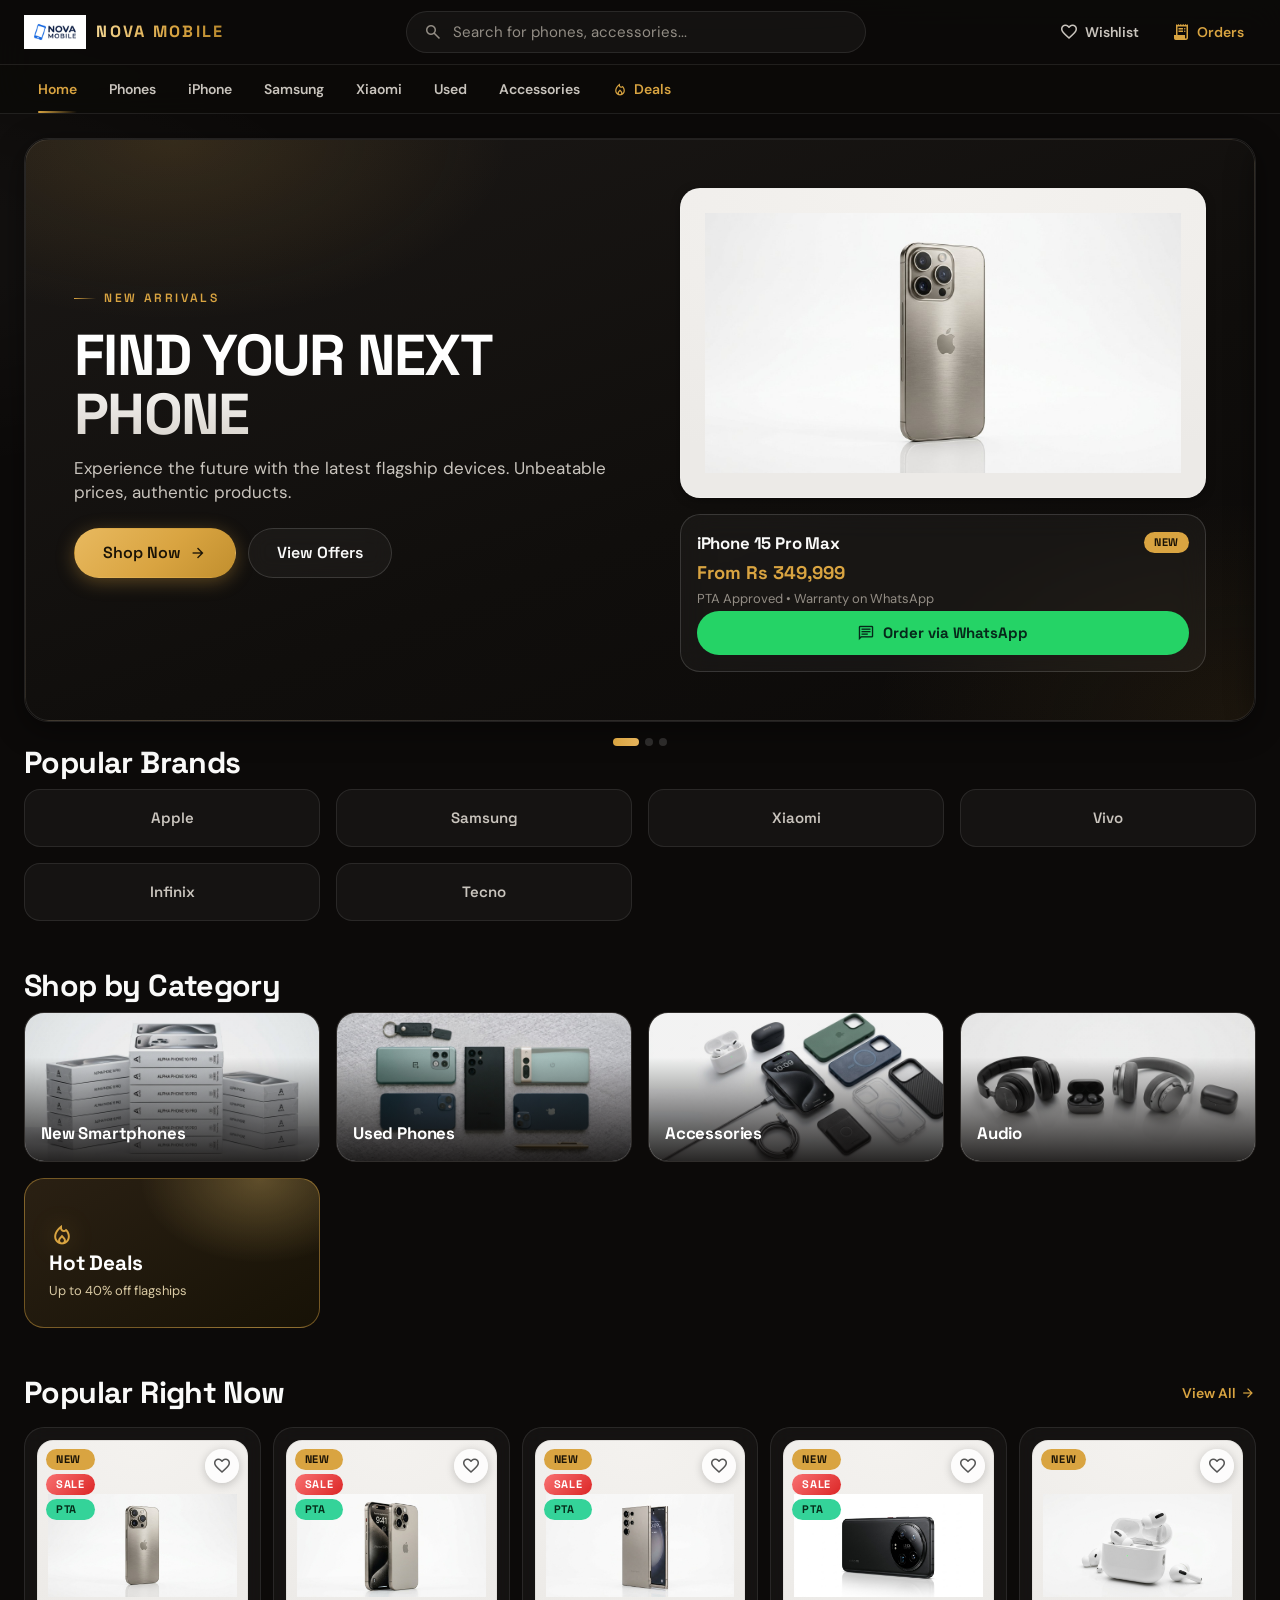
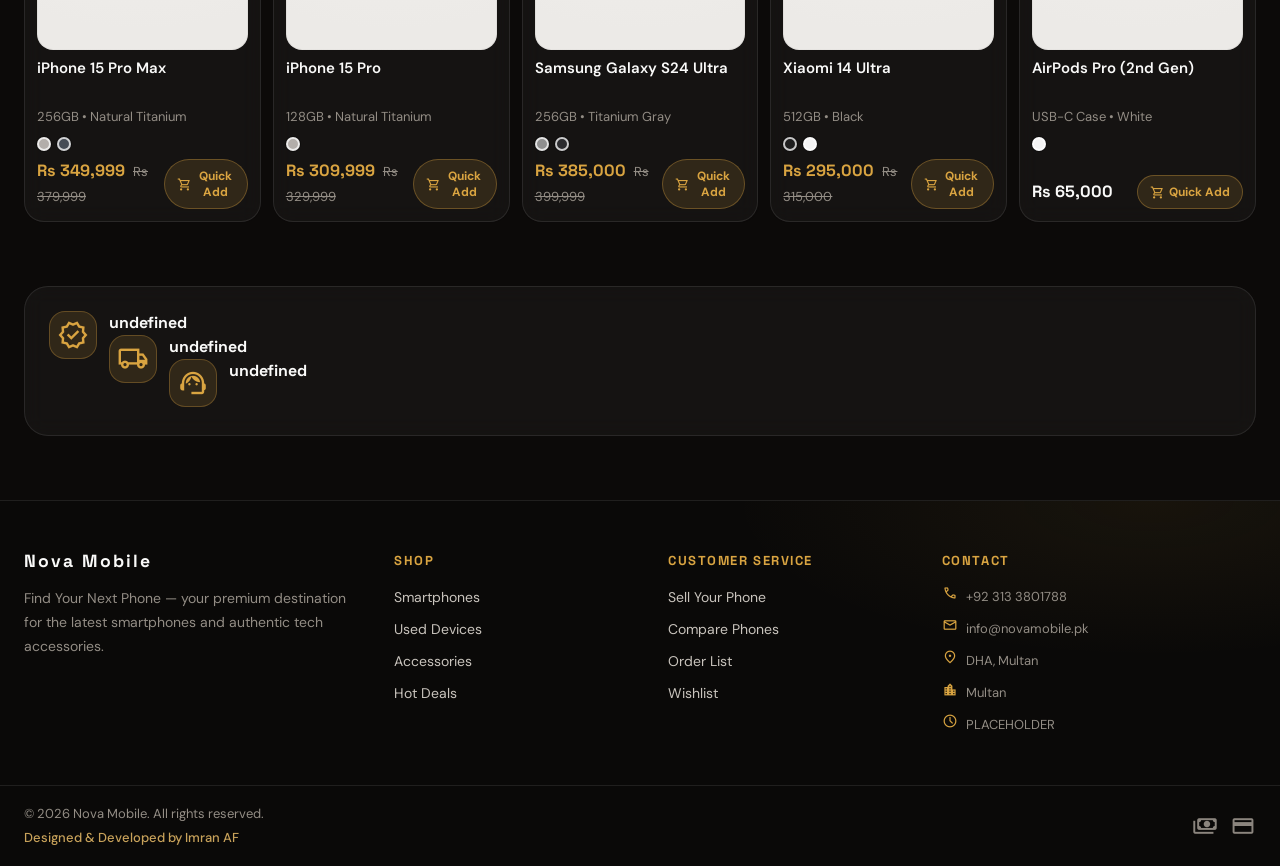
==== commit d6b48bc7: "Redesign Nova Mobile with UI UX Pro Max design system Rebuild the site using the ui-ux-pro-max skill" ====
--- a/index.html
+++ b/index.html
@@ -11,7 +11,7 @@
 <link rel="icon" href="images/nova-mobile-logo.png">
 <link rel="preconnect" href="https://fonts.googleapis.com">
 <link rel="preconnect" href="https://fonts.gstatic.com" crossorigin>
-<link href="https://fonts.googleapis.com/css2?family=Inter:wght@400;600;700;800&display=swap" rel="stylesheet">
+<link href="https://fonts.googleapis.com/css2?family=DM+Sans:opsz,wght@9..40,400;9..40,500;9..40,600;9..40,700&family=Space+Grotesk:wght@400;500;600;700&display=swap" rel="stylesheet">
 <link href="https://fonts.googleapis.com/css2?family=Material+Symbols+Outlined:opsz,wght,FILL,GRAD@20..48,100..700,0..1,-50..200&display=swap" rel="stylesheet">
 <link rel="stylesheet" href="style.css">
 <script type="application/ld+json">
--- a/style.css
+++ b/style.css
@@ -1,33 +1,64 @@
 /* ==========================================================================
-   Nova Mobile — Design System
-   Built from DESIGN.md tokens (mobile-first, 4-col mobile → 12-col desktop)
-   Primary action color: Electric Blue #2563EB
+   Nova Mobile — Design System v2
+   Rebuilt with UI UX Pro Max skill intelligence.
+
+   Direction : Liquid Glass (premium dark) — Luxury/Premium Brand palette
+   Palette   : Warm near-black #0C0A09 + Gold accent #D9A441
+   Type      : Space Grotesk (display) + DM Sans (body)
+   Effects   : Glassmorphism, gold glow, 150–300ms transitions
+   Checklist : contrast 4.5:1+, visible focus, reduced-motion respected,
+               responsive 375 / 768 / 1024 / 1440, no emoji icons
    ========================================================================== */
 
 :root {
-  /* Colors */
-  --bg: #f8f9ff;                /* Arctic White */
-  --surface-white: #ffffff;     /* cards / elevated surfaces */
-  --surface-low: #eff4fe;
-  --surface-container: #eaeef8;
-  --surface-high: #e4e8f3;
-  --on-surface: #171c23;        /* Graphite ink */
-  --on-surface-variant: #434655;
-  --outline: #737686;
-  --outline-variant: #e5e7eb;
-  --primary: #2563eb;           /* Electric Blue */
-  --primary-hover: #1d4ed8;
-  --on-primary: #ffffff;
-  --deep-navy: #172554;         /* footer / grounding */
-  --success: #16a34a;
-  --error: #ba1a1a;
+  /* ---- Color: base (warm near-black, "Liquid Glass" dark) ---- */
+  --bg: #0c0a09;
+  --bg-elevated: #100e0c;
+  --surface-1: #141210;
+  --surface-2: #1b1816;
+  --surface-3: #211d19;
+  --glass: rgba(255, 255, 255, 0.04);
+  --glass-strong: rgba(255, 255, 255, 0.07);
+  --glass-border: rgba(255, 255, 255, 0.09);
+  --glass-border-strong: rgba(255, 255, 255, 0.14);
+
+  /* ---- Color: text ---- */
+  --on-surface: #fafaf9;
+  --on-surface-variant: #c9c4bd;
+  --muted-text: #938d85;
+  --outline: #8b857e;
+  --outline-variant: #2e2a26;
+
+  /* ---- Color: brand (gold) ---- */
+  --primary: #d9a441;
+  --primary-hover: #e6b45c;
+  --primary-soft: rgba(217, 164, 65, 0.14);
+  --primary-glow: rgba(217, 164, 65, 0.35);
+  --on-primary: #1a1306;
+  --accent: #d9a441;
+  --deep: #0a0908;                 /* footer / grounding */
+  --deep-2: #121009;
+
+  /* ---- Color: semantic ---- */
+  --success: #34d399;
+  --success-soft: rgba(52, 211, 153, 0.14);
+  --error: #f87171;
+  --error-soft: rgba(248, 113, 113, 0.14);
   --whatsapp: #25d366;
   --whatsapp-hover: #1eb95c;
-
-  /* Typography */
-  --font-sans: "Inter", system-ui, -apple-system, "Segoe UI", Roboto, Arial, sans-serif;
-
-  /* Spacing (8px base) */
+  --whatsapp-soft: rgba(37, 211, 102, 0.14);
+  --star: #f5b942;
+
+  /* ---- Media tile: light neutral behind white-background product photos ---- */
+  --media-tile: #eceae7;
+  --media-tile-2: #f4f2ef;
+
+  /* ---- Typography ---- */
+  --font-display: "Space Grotesk", system-ui, -apple-system, "Segoe UI", Roboto, Arial, sans-serif;
+  --font-body: "DM Sans", system-ui, -apple-system, "Segoe UI", Roboto, Arial, sans-serif;
+  --font-sans: var(--font-body);
+
+  /* ---- Spacing (8px base) ---- */
   --space-1: 4px;
   --space-2: 8px;
   --space-3: 12px;
@@ -38,50 +69,158 @@
   --space-10: 64px;
   --space-section: 80px;
 
-  /* Container */
+  /* ---- Container ---- */
   --container-max: 1280px;
   --container-pad: 24px;
 
-  /* Shape */
-  --radius-sm: 0.25rem;
-  --radius: 0.5rem;
-  --radius-md: 0.75rem;
-  --radius-lg: 1rem;
+  /* ---- Shape ---- */
+  --radius-sm: 0.5rem;
+  --radius: 0.75rem;
+  --radius-md: 1rem;
+  --radius-lg: 1.25rem;
   --radius-xl: 1.5rem;
   --radius-full: 9999px;
 
-  /* Elevation */
-  --shadow-soft: 0px 4px 20px rgba(21, 23, 26, 0.05);
-  --shadow-card: 0 1px 3px rgba(21, 23, 26, 0.06);
+  /* ---- Elevation / glow ---- */
+  --shadow-soft: 0 8px 30px rgba(0, 0, 0, 0.45);
+  --shadow-card: 0 2px 10px rgba(0, 0, 0, 0.35);
+  --shadow-gold: 0 8px 32px rgba(217, 164, 65, 0.22);
 
   --header-h: 64px;
   --bottomnav-h: 64px;
+
+  --transition: 180ms cubic-bezier(0.2, 0, 0, 1);
 }
 
 /* ============================ Reset / Base ============================ */
 *, *::before, *::after { box-sizing: border-box; }
 html { -webkit-text-size-adjust: 100%; scroll-behavior: smooth; }
+
 body {
   margin: 0;
-  font-family: var(--font-sans);
+  font-family: var(--font-body);
   font-size: 16px;
   line-height: 24px;
   color: var(--on-surface);
-  background: var(--bg);
+  background:
+    radial-gradient(1100px 480px at 85% -10%, var(--primary-soft), transparent 60%),
+    radial-gradient(900px 420px at -10% 10%, rgba(255, 255, 255, 0.035), transparent 55%),
+    var(--bg);
   -webkit-font-smoothing: antialiased;
   -moz-osx-font-smoothing: grayscale;
 }
+
 img { max-width: 100%; display: block; }
 a { color: inherit; text-decoration: none; }
 button { font-family: inherit; cursor: pointer; border: none; background: none; color: inherit; }
 input, select, textarea { font-family: inherit; }
 h1, h2, h3, h4, p, ul { margin: 0; }
 ul { padding: 0; list-style: none; }
-:focus-visible { outline: 3px solid color-mix(in srgb, var(--primary) 45%, transparent); outline-offset: 2px; }
-
-/* Material Symbols */
+
+h1, h2, h3, h4 {
+  font-family: var(--font-display);
+  letter-spacing: -0.01em;
+}
+
+::selection { background: var(--primary); color: var(--on-primary); }
+
+:focus-visible {
+  outline: 3px solid color-mix(in srgb, var(--primary) 55%, transparent);
+  outline-offset: 2px;
+  border-radius: 4px;
+}
+
+/* Scrollbar (WebKit) */
+::-webkit-scrollbar { width: 10px; height: 10px; }
+::-webkit-scrollbar-track { background: var(--bg); }
+::-webkit-scrollbar-thumb { background: #2e2a26; border-radius: 9999px; border: 2px solid var(--bg); }
+::-webkit-scrollbar-thumb:hover { background: #453e36; }
+
+/* ============================ Utilities ============================ */
+.container, .container-sm {
+  width: 100%;
+  max-width: var(--container-max);
+  margin-inline: auto;
+  padding-inline: var(--container-pad);
+}
+.container-sm { max-width: 860px; }
+
+.section { margin-bottom: var(--space-8); scroll-margin-top: calc(var(--header-h) + 16px); }
+
+.section-head {
+  display: flex;
+  align-items: center;
+  justify-content: space-between;
+  gap: var(--space-4);
+  margin-bottom: var(--space-4);
+}
+
+.section-title {
+  font-size: 1.6rem;
+  font-weight: 700;
+  line-height: 1.15;
+  letter-spacing: -0.02em;
+}
+@media (min-width: 768px) { .section-title { font-size: 1.9rem; } }
+
+.link-more {
+  display: inline-flex;
+  align-items: center;
+  gap: 4px;
+  font-size: 0.875rem;
+  font-weight: 600;
+  color: var(--primary);
+  white-space: nowrap;
+  transition: color var(--transition), gap var(--transition);
+}
+.link-more:hover { color: var(--primary-hover); gap: 8px; }
+.link-more .ms { font-size: 16px; }
+
+.grid {
+  display: grid;
+  grid-template-columns: repeat(2, minmax(0, 1fr));
+  gap: var(--space-3);
+}
+@media (min-width: 640px) { .grid { grid-template-columns: repeat(3, minmax(0, 1fr)); gap: var(--space-4); } }
+@media (min-width: 1024px) { .grid { grid-template-columns: repeat(4, minmax(0, 1fr)); } }
+
+.carousel {
+  display: grid;
+  grid-auto-flow: column;
+  grid-auto-columns: minmax(240px, 78%);
+  gap: var(--space-3);
+  overflow-x: auto;
+  scroll-snap-type: x mandatory;
+  padding: 4px 4px var(--space-4);
+  margin: -4px -4px 0;
+  scrollbar-width: thin;
+}
+@media (min-width: 640px) { .carousel { grid-auto-columns: minmax(230px, 300px); } }
+.carousel > * { scroll-snap-align: start; }
+
+.mb-2 { margin-bottom: var(--space-2) !important; }
+.mb-3 { margin-bottom: var(--space-3) !important; }
+.mt-1 { margin-top: var(--space-1) !important; }
+.mt-2 { margin-top: var(--space-2) !important; }
+.mt-3 { margin-top: var(--space-3) !important; }
+.gap-1 { gap: var(--space-1); }
+.gap-2 { gap: var(--space-2); }
+.hide-mobile { display: none !important; }
+@media (min-width: 900px) { .hide-mobile { display: inline-flex !important; } }
+
+.muted { color: var(--muted-text); }
+.outline-text { color: var(--muted-text); font-size: 0.8125rem; }
+
+.sr-only {
+  position: absolute; width: 1px; height: 1px;
+  padding: 0; margin: -1px; overflow: hidden;
+  clip: rect(0 0 0 0); white-space: nowrap; border: 0;
+}
+.hidden { display: none !important; }
+
+/* Material symbols */
 .ms {
-  font-family: "Material Symbols Outlined", var(--font-sans);
+  font-family: "Material Symbols Outlined";
   font-weight: normal;
   font-style: normal;
   display: inline-block;
@@ -91,81 +230,53 @@
   white-space: nowrap;
   word-wrap: normal;
   direction: ltr;
-  font-variation-settings: "FILL" 0, "wght" 400, "GRAD" 0, "opsz" 24;
+  font-variation-settings: 'FILL' 0, 'wght' 400, 'GRAD' 0, 'opsz' 20;
+  font-size: 20px;
+  vertical-align: middle;
   user-select: none;
-  -webkit-user-select: none;
-}
-.ms.filled { font-variation-settings: "FILL" 1, "wght" 400, "GRAD" 0, "opsz" 24; }
-.ms.sm { font-size: 18px; }
-.ms.lg { font-size: 32px; }
-.ms.xl { font-size: 40px; }
-
-/* ============================ Layout ============================ */
-.container {
-  width: 100%;
-  max-width: var(--container-max);
-  margin-inline: auto;
-  padding-inline: var(--container-pad);
-}
-.container-sm { width: 100%; max-width: 880px; margin-inline: auto; padding-inline: var(--container-pad); }
-.section { margin-bottom: var(--space-section); }
-.section-head {
-  display: flex;
-  align-items: flex-end;
-  justify-content: space-between;
-  gap: var(--space-4);
-  margin-bottom: var(--space-6);
-}
-.section-title {
-  font-size: 24px;
-  font-weight: 700;
-  line-height: 32px;
-  letter-spacing: -0.01em;
+}
+.ms.filled { font-variation-settings: 'FILL' 1, 'wght' 400, 'GRAD' 0, 'opsz' 20; }
+.ms.sm { font-size: 16px; }
+.ms.lg { font-size: 26px; }
+.ms.xl { font-size: 32px; }
+
+/* Loading / spinner */
+.loading {
+  display: flex;
+  align-items: center;
+  justify-content: center;
+  padding: var(--space-8) 0;
+}
+.spinner {
+  width: 34px; height: 34px;
+  border-radius: 50%;
+  border: 3px solid var(--glass-border-strong);
+  border-top-color: var(--primary);
+  animation: spin 0.8s linear infinite;
+}
+@keyframes spin { to { transform: rotate(360deg); } }
+
+/* Toast */
+.toast {
+  position: fixed;
+  left: 50%;
+  bottom: calc(var(--bottomnav-h) + 16px);
+  transform: translate(-50%, 12px);
+  z-index: 200;
+  background: var(--surface-3);
   color: var(--on-surface);
-}
-.link-more {
-  color: var(--primary);
-  font-size: 14px;
+  border: 1px solid var(--glass-border-strong);
+  box-shadow: var(--shadow-soft);
+  padding: 10px 18px;
+  border-radius: var(--radius-full);
+  font-size: 0.875rem;
   font-weight: 600;
-  letter-spacing: 0.05em;
-  display: inline-flex;
-  align-items: center;
-  gap: 4px;
-  white-space: nowrap;
-}
-.link-more:hover { text-decoration: underline; }
-
-/* Responsive section gap on small screens */
-@media (max-width: 767px) {
-  .section { margin-bottom: 56px; }
-  .section-title { font-size: 22px; }
-}
-
-/* ============================ Grid (4 col mobile → 12 desktop) ============================ */
-.grid { display: grid; gap: var(--space-4); grid-template-columns: repeat(2, 1fr); }
-.grid.grid-1 { grid-template-columns: 1fr; }
-
-@media (min-width: 768px) {
-  .grid { grid-template-columns: repeat(3, 1fr); gap: var(--space-5); }
-}
-@media (min-width: 1024px) {
-  .grid { grid-template-columns: repeat(4, 1fr); gap: var(--space-6); }
-}
-
-/* ============================ Typography helpers ============================ */
-.eyebrow {
-  display: inline-block;
-  padding: 4px 12px;
-  background: color-mix(in srgb, var(--primary) 10%, transparent);
-  color: var(--primary);
-  border-radius: var(--radius-full);
-  font-size: 14px;
-  font-weight: 600;
-  letter-spacing: 0.05em;
-  margin-bottom: var(--space-5);
-}
-.muted { color: var(--on-surface-variant); }
-.outline-text { color: var(--outline); }
+  opacity: 0;
+  pointer-events: none;
+  transition: opacity var(--transition), transform var(--transition);
+}
+.toast.show { opacity: 1; transform: translate(-50%, 0); }
+@media (min-width: 900px) { .toast { bottom: 24px; } }
 
 /* ============================ Buttons ============================ */
 .btn {
@@ -173,891 +284,1534 @@
   align-items: center;
   justify-content: center;
   gap: 8px;
-  font-size: 14px;
+  font-family: var(--font-display);
   font-weight: 600;
-  letter-spacing: 0.05em;
-  padding: 0 24px;
-  height: 48px;
-  border-radius: var(--radius);
-  transition: background-color 0.2s, color 0.2s, border-color 0.2s;
-}
-.btn-lg { height: 56px; padding: 0 32px; font-size: 16px; }
-.btn-primary { background: var(--primary); color: var(--on-primary); }
-.btn-primary:hover { background: var(--primary-hover); }
-.btn-outline { background: var(--surface-white); color: var(--on-surface); border: 1px solid var(--outline-variant); }
-.btn-outline:hover { border-color: var(--primary); color: var(--primary); }
+  font-size: 0.9375rem;
+  line-height: 1;
+  padding: 12px 20px;
+  border-radius: var(--radius-full);
+  border: 1px solid transparent;
+  transition: background var(--transition), color var(--transition),
+              border-color var(--transition), box-shadow var(--transition),
+              transform var(--transition);
+  white-space: nowrap;
+}
+.btn .ms { font-size: 18px; }
+.btn:active { transform: scale(0.98); }
+
+.btn-primary {
+  background: linear-gradient(135deg, #e8b95f 0%, var(--primary) 55%, #c18f2e 100%);
+  color: var(--on-primary);
+  box-shadow: 0 4px 18px var(--primary-glow);
+}
+.btn-primary:hover {
+  background: linear-gradient(135deg, #f0c878 0%, var(--primary-hover) 55%, #cfa03c 100%);
+  box-shadow: 0 6px 26px var(--primary-glow);
+}
+
+.btn-outline {
+  background: var(--glass);
+  border-color: var(--glass-border-strong);
+  color: var(--on-surface);
+  backdrop-filter: blur(10px);
+  -webkit-backdrop-filter: blur(10px);
+}
+.btn-outline:hover { background: var(--glass-strong); border-color: rgba(255, 255, 255, 0.22); }
+
+.btn-ghost { color: var(--on-surface-variant); }
+.btn-ghost:hover { background: var(--glass); color: var(--on-surface); }
+
+.btn-whatsapp {
+  background: var(--whatsapp);
+  color: #06281a;
+  font-weight: 700;
+}
+.btn-whatsapp:hover { background: var(--whatsapp-hover); box-shadow: 0 4px 20px rgba(37, 211, 102, 0.35); }
+
+.btn-lg { padding: 15px 28px; font-size: 1rem; }
 .btn-block { width: 100%; }
-.btn-whatsapp { background: var(--whatsapp); color: #fff; }
-.btn-whatsapp:hover { background: var(--whatsapp-hover); }
-.btn-ghost { background: var(--surface-container); color: var(--on-surface); }
-.btn-ghost:hover { background: var(--surface-high); }
 
 /* ============================ Badges ============================ */
 .badge {
   display: inline-flex;
   align-items: center;
-  padding: 3px 8px;
-  border-radius: var(--radius-sm);
-  font-size: 10px;
-  font-weight: 700;
-  letter-spacing: 0.05em;
+  gap: 4px;
+  font-size: 0.6875rem;
+  font-weight: 700;
+  font-family: var(--font-display);
+  letter-spacing: 0.06em;
   text-transform: uppercase;
-  line-height: 1.3;
-}
-.badge-new { background: var(--primary); color: #fff; }
-.badge-sale { background: var(--deep-navy); color: #fff; }
-.badge-pta { background: var(--surface-high); color: var(--on-surface); border: 1px solid var(--outline-variant); }
-.badge-nonpta { background: var(--surface-high); color: var(--on-surface-variant); border: 1px solid var(--outline-variant); }
-.badge-save { background: var(--surface-container); color: var(--on-surface-variant); }
-
-/* ============================ Header / Nav ============================ */
+  padding: 4px 10px;
+  border-radius: var(--radius-full);
+  line-height: 1.2;
+}
+.badge-new   { background: var(--primary); color: var(--on-primary); }
+.badge-sale  { background: linear-gradient(135deg, #f87171, #dc2626); color: #fff; }
+.badge-pta   { background: var(--success); color: #052e1b; }
+.badge-nonpta{ background: var(--error-soft); color: #fca5a5; border: 1px solid rgba(248, 113, 113, 0.4); }
+.badge-save  { background: var(--primary-soft); color: var(--primary); }
+
+/* ============================ Header ============================ */
 .site-header {
   position: sticky;
   top: 0;
-  z-index: 50;
-  width: 100%;
-  background: rgba(255, 255, 255, 0.9);
-  -webkit-backdrop-filter: blur(10px);
-  backdrop-filter: blur(10px);
-  border-bottom: 1px solid var(--outline-variant);
-}
+  z-index: 100;
+  background: rgba(12, 10, 9, 0.82);
+  backdrop-filter: blur(18px) saturate(1.4);
+  -webkit-backdrop-filter: blur(18px) saturate(1.4);
+  border-bottom: 1px solid var(--glass-border);
+}
+
 .header-row {
   display: flex;
   align-items: center;
-  justify-content: space-between;
-  height: var(--header-h);
   gap: var(--space-4);
-}
+  min-height: var(--header-h);
+}
+
 .brand {
+  display: inline-flex;
+  align-items: center;
+  gap: 10px;
+  flex-shrink: 0;
+}
+.brand img { height: 34px; width: auto; }
+.brand-text {
+  font-family: var(--font-display);
+  font-weight: 700;
+  font-size: 1.02rem;
+  letter-spacing: 0.14em;
+  background: linear-gradient(90deg, #f3d591, var(--primary) 60%, #b98a2f);
+  -webkit-background-clip: text;
+  background-clip: text;
+  -webkit-text-fill-color: transparent;
+}
+
+.search-box {
   display: flex;
   align-items: center;
   gap: 8px;
-  font-weight: 800;
-  letter-spacing: -0.02em;
+  flex: 1;
+  max-width: 460px;
+  margin-inline: auto;
+  background: var(--glass);
+  border: 1px solid var(--glass-border);
+  border-radius: var(--radius-full);
+  padding: 9px 16px;
+  color: var(--muted-text);
+  transition: border-color var(--transition), box-shadow var(--transition), background var(--transition);
+}
+.search-box:focus-within {
+  border-color: var(--primary);
+  background: var(--glass-strong);
+  box-shadow: 0 0 0 3px var(--primary-soft);
+}
+.search-box input {
+  flex: 1;
+  min-width: 0;
+  background: none;
+  border: none;
+  outline: none;
   color: var(--on-surface);
-  font-size: 22px;
-  line-height: 28px;
-  white-space: nowrap;
-}
-.brand img { height: 34px; width: auto; }
-.brand .brand-text { display: inline; }
-
-/* Search */
-.search-box { position: relative; flex: 1; max-width: 560px; margin-inline: var(--space-6); }
-.search-box .ms { position: absolute; left: 16px; top: 50%; transform: translateY(-50%); color: var(--on-surface-variant); }
-.search-box input {
-  width: 100%;
-  height: 46px;
-  padding: 0 16px 0 44px;
+  font-size: 0.9375rem;
+}
+.search-box input::placeholder { color: var(--muted-text); }
+
+.header-actions { display: flex; align-items: center; gap: var(--space-2); }
+
+.icon-btn {
+  position: relative;
+  display: inline-flex;
+  align-items: center;
+  gap: 6px;
+  padding: 9px 12px;
   border-radius: var(--radius-full);
-  border: 1px solid var(--outline-variant);
-  background: var(--surface-white);
-  font-size: 16px;
-  color: var(--on-surface);
-}
-.search-box input:focus { outline: none; border-color: var(--primary); box-shadow: 0 0 0 1px var(--primary); }
-
-/* Utility actions */
-.header-actions { display: flex; align-items: center; gap: var(--space-4); }
-.icon-btn {
-  display: flex;
-  flex-direction: column;
-  align-items: center;
-  gap: 2px;
+  font-size: 0.875rem;
+  font-weight: 600;
   color: var(--on-surface-variant);
-  font-size: 12px;
-  font-weight: 600;
-  letter-spacing: 0.05em;
-  padding: 4px 6px;
-  border-radius: var(--radius);
-  transition: color 0.2s;
-}
-.icon-btn:hover { color: var(--primary); }
+  transition: background var(--transition), color var(--transition);
+}
+.icon-btn:hover { background: var(--glass); color: var(--on-surface); }
 .icon-btn.active { color: var(--primary); }
-.icon-btn .ms { font-size: 24px; }
-.icon-btn.has-count { position: relative; }
 .icon-btn .count {
   position: absolute;
-  top: -2px;
-  right: -2px;
-  min-width: 17px;
-  height: 17px;
-  padding: 0 4px;
+  top: -2px; right: -2px;
+  min-width: 18px; height: 18px;
+  padding: 0 5px;
+  display: inline-flex;
+  align-items: center;
+  justify-content: center;
+  background: var(--primary);
+  color: var(--on-primary);
+  font-size: 0.6875rem;
+  font-weight: 700;
   border-radius: var(--radius-full);
-  background: var(--primary);
-  color: #fff;
-  font-size: 11px;
-  font-weight: 700;
-  display: flex;
-  align-items: center;
-  justify-content: center;
-}
-
-/* Mobile search trigger (icon only) */
-.mobile-search { display: none; }
-
-/* Primary nav (desktop) */
+  border: 2px solid var(--bg);
+}
+.mobile-search { display: inline-flex; }
+@media (min-width: 640px) { .mobile-search { display: none; } }
+
+/* Desktop nav */
 .site-nav {
   display: none;
-  background: var(--surface-white);
-  border-top: 1px solid var(--outline-variant);
-}
-.site-nav ul { display: flex; align-items: center; justify-content: center; gap: var(--space-6); height: 52px; max-width: var(--container-max); margin-inline: auto; padding-inline: var(--container-pad); }
-.site-nav a { font-size: 14px; font-weight: 600; letter-spacing: 0.05em; color: var(--on-surface-variant); padding: 16px 0; border-bottom: 2px solid transparent; transition: color 0.2s, border-color 0.2s; white-space: nowrap; }
-.site-nav a:hover { color: var(--primary); }
-.site-nav a.active { color: var(--primary); border-bottom-color: var(--primary); }
-.site-nav a.deals { color: var(--error); display: inline-flex; align-items: center; gap: 4px; }
-
-/* Category scroll bar (mobile) */
-.category-bar {
-  display: block;
-  border-top: 1px solid var(--outline-variant);
+  border-top: 1px solid var(--glass-border);
+  background: rgba(12, 10, 9, 0.5);
+}
+.site-nav ul {
+  display: flex;
+  align-items: center;
+  gap: 4px;
+  max-width: var(--container-max);
+  margin-inline: auto;
+  padding: 0 var(--container-pad);
+  overflow-x: auto;
+}
+.site-nav a {
+  position: relative;
+  display: inline-flex;
+  align-items: center;
+  gap: 6px;
+  padding: 12px 14px;
+  font-size: 0.875rem;
+  font-weight: 600;
+  color: var(--on-surface-variant);
+  white-space: nowrap;
+  transition: color var(--transition);
+}
+.site-nav a:hover { color: var(--on-surface); }
+.site-nav a.active { color: var(--primary); }
+.site-nav a.active::after {
+  content: "";
+  position: absolute;
+  left: 14px; right: 14px; bottom: 0;
+  height: 2px;
+  border-radius: 2px;
+  background: linear-gradient(90deg, var(--primary), transparent);
+}
+.site-nav a.deals { color: var(--primary); }
+.site-nav a.deals:hover { text-shadow: 0 0 18px var(--primary-glow); }
+@media (min-width: 1024px) { .site-nav { display: block; } }
+
+/* Mobile category bar */
+.category-bar { display: block; border-top: 1px solid var(--glass-border); }
+.category-bar ul {
+  display: flex;
+  gap: 6px;
+  padding: 8px var(--container-pad) 10px;
   overflow-x: auto;
   scrollbar-width: none;
-  -ms-overflow-style: none;
-  padding: var(--space-3) 0 0;
-}
-.category-bar::-webkit-scrollbar { display: none; }
-.category-bar ul { display: flex; gap: var(--space-4); min-width: max-content; padding: 0 var(--space-3) var(--space-2); }
+}
+.category-bar ul::-webkit-scrollbar { display: none; }
 .category-bar a {
-  font-size: 14px;
+  display: inline-flex;
+  align-items: center;
+  gap: 4px;
+  padding: 6px 14px;
+  border-radius: var(--radius-full);
+  font-size: 0.8125rem;
   font-weight: 600;
-  letter-spacing: 0.05em;
   color: var(--on-surface-variant);
-  padding: 6px 4px;
-  border-bottom: 2px solid transparent;
+  background: var(--glass);
+  border: 1px solid transparent;
   white-space: nowrap;
-  transition: color 0.2s, border-color 0.2s;
-}
-.category-bar a:hover { color: var(--primary); }
-.category-bar a.active { color: var(--primary); border-bottom-color: var(--primary); }
-.category-bar a.deals { color: var(--error); display: inline-flex; align-items: center; gap: 4px; }
-
-@media (min-width: 768px) {
-  .site-nav { display: block; }
-  .category-bar { display: none; }
-}
-@media (max-width: 767px) {
-  .search-box { display: none; }
-  .mobile-search { display: flex; }
-  .header-actions .hide-mobile { display: none; }
-  .brand { font-size: 18px; }
-  .site-header .header-row { height: 56px; }
-}
-
-/* ============================ Bottom Nav (mobile) ============================ */
+  transition: background var(--transition), color var(--transition), border-color var(--transition);
+}
+.category-bar a:hover { color: var(--on-surface); background: var(--glass-strong); }
+.category-bar a.active {
+  color: var(--on-primary);
+  background: linear-gradient(135deg, #e8b95f, var(--primary));
+  font-weight: 700;
+}
+.category-bar a.deals { color: var(--primary); border-color: var(--primary-soft); }
+.category-bar a.deals.active { color: var(--on-primary); }
+@media (min-width: 1024px) { .category-bar { display: none; } }
+
+/* ============================ Bottom nav ============================ */
 .bottom-nav {
   position: fixed;
-  bottom: 0;
-  left: 0;
-  width: 100%;
-  z-index: 50;
-  display: flex;
-  justify-content: space-around;
-  align-items: center;
-  height: var(--bottomnav-h);
-  background: rgba(255, 255, 255, 0.96);
-  -webkit-backdrop-filter: blur(10px);
-  backdrop-filter: blur(10px);
-  border-top: 1px solid var(--outline-variant);
-  box-shadow: var(--shadow-soft);
+  left: 0; right: 0; bottom: 0;
+  z-index: 100;
+  display: flex;
+  background: rgba(12, 10, 9, 0.88);
+  backdrop-filter: blur(18px) saturate(1.4);
+  -webkit-backdrop-filter: blur(18px) saturate(1.4);
+  border-top: 1px solid var(--glass-border);
+  padding-bottom: env(safe-area-inset-bottom);
 }
 .bottom-nav a {
+  flex: 1;
   display: flex;
   flex-direction: column;
   align-items: center;
-  justify-content: center;
   gap: 2px;
-  color: var(--on-surface-variant);
-  font-size: 10px;
+  padding: 10px 4px 8px;
+  font-size: 0.6875rem;
   font-weight: 600;
-  letter-spacing: 0.05em;
-  width: 64px;
-  padding: 6px 0;
-  transition: color 0.2s;
-}
-.bottom-nav a .ms { font-size: 24px; }
+  color: var(--muted-text);
+  transition: color var(--transition);
+}
+.bottom-nav a .ms { font-size: 22px; transition: transform var(--transition); }
+.bottom-nav a:hover { color: var(--on-surface-variant); }
 .bottom-nav a.active { color: var(--primary); }
-.bottom-nav a:hover { color: var(--primary); }
-@media (min-width: 768px) { .bottom-nav { display: none; } }
-
-/* Padding for fixed bottom nav on mobile */
-body.has-bottomnav { padding-bottom: calc(var(--bottomnav-h) + 16px); }
-@media (min-width: 768px) { body.has-bottomnav { padding-bottom: 0; } }
-
-/* ============================ Hero carousel ============================ */
-.hero-carousel {
+.bottom-nav a.active .ms { transform: translateY(-1px); }
+body.has-bottomnav { padding-bottom: calc(var(--bottomnav-h) + env(safe-area-inset-bottom)); }
+@media (min-width: 900px) { .bottom-nav { display: none; } body.has-bottomnav { padding-bottom: 0; } }
+
+/* ============================ Hero ============================ */
+.hero-carousel { position: relative; margin: var(--space-5) 0 0; }
+
+.hero {
   position: relative;
-  overflow: hidden;
-  margin-bottom: var(--space-section);
-}
-@media (max-width: 767px) { .hero-carousel { margin-bottom: 56px; } }
-.hero-track {
-  display: flex;
-  transition: transform 0.6s cubic-bezier(0.4, 0, 0.2, 1);
-}
-.hero-slide { flex: 0 0 100%; min-width: 0; }
-.hero-slide .hero {
-  margin: var(--space-6) 0 0;
-  height: 100%;
-}
-@media (max-width: 767px) {
-  .hero-slide .hero { margin: var(--space-5) 0 0; border-radius: var(--radius-lg); }
-}
-.hero-dots {
-  position: absolute;
-  bottom: 12px;
-  left: 50%;
-  transform: translateX(-50%);
-  display: flex;
-  gap: 8px;
-  z-index: 10;
-  background: rgba(255, 255, 255, 0.75);
-  padding: 6px 10px;
-  border-radius: var(--radius-full);
-}
-.hero-dot {
-  width: 10px;
-  height: 10px;
-  border-radius: var(--radius-full);
-  background: var(--outline-variant);
-  border: none;
-  cursor: pointer;
-  padding: 0;
-  transition: background-color 0.2s, width 0.2s;
-}
-.hero-dot:hover { background: var(--primary); }
-.hero-dot.active { background: var(--primary); width: 22px; }
-@media (prefers-reduced-motion: reduce) {
-  .hero-track { transition: none; }
-}
-
-/* ============================ Hero ============================ */
-.hero {
-  margin-top: var(--space-6);
-  margin-bottom: var(--space-section);
-  background: var(--surface-white);
-  border: 1px solid var(--outline-variant);
+  display: grid;
+  gap: var(--space-5);
+  align-items: center;
+  padding: var(--space-6) var(--space-5);
   border-radius: var(--radius-xl);
   overflow: hidden;
+  background:
+    radial-gradient(560px 300px at 12% 0%, var(--primary-soft), transparent 60%),
+    radial-gradient(700px 400px at 100% 100%, rgba(217, 164, 65, 0.08), transparent 55%),
+    linear-gradient(160deg, var(--surface-2) 0%, var(--bg-elevated) 60%, var(--bg) 100%);
+  border: 1px solid var(--glass-border);
+  box-shadow: var(--shadow-soft);
+}
+@media (min-width: 900px) {
+  .hero { grid-template-columns: 1.05fr 0.95fr; padding: var(--space-8); min-height: 460px; }
+}
+
+.hero-copy { position: relative; z-index: 1; }
+
+.eyebrow {
+  display: inline-flex;
+  align-items: center;
+  gap: 8px;
+  font-family: var(--font-display);
+  font-size: 0.75rem;
+  font-weight: 600;
+  letter-spacing: 0.22em;
+  text-transform: uppercase;
+  color: var(--primary);
+}
+.eyebrow::before {
+  content: "";
+  width: 22px; height: 1px;
+  background: linear-gradient(90deg, var(--primary), transparent);
+}
+
+.hero-title {
+  font-size: clamp(2.1rem, 6vw, 3.6rem);
+  font-weight: 700;
+  line-height: 1.02;
+  letter-spacing: -0.03em;
+  margin: var(--space-4) 0 var(--space-3);
+  background: linear-gradient(180deg, #fff 30%, #d8d3cc 100%);
+  -webkit-background-clip: text;
+  background-clip: text;
+  -webkit-text-fill-color: transparent;
+}
+
+.hero-subtitle {
+  color: var(--on-surface-variant);
+  font-size: 1.0625rem;
+  max-width: 46ch;
+}
+
+.hero-ctas {
+  display: flex;
+  flex-wrap: wrap;
+  gap: var(--space-3);
+  margin-top: var(--space-5);
+}
+
+.hero-visual {
+  position: relative;
   display: flex;
   flex-direction: column;
-  position: relative;
-}
-.hero-copy {
-  padding: 40px 24px;
-  display: flex;
-  flex-direction: column;
-  justify-content: center;
-  z-index: 2;
-}
-.hero-title {
-  font-size: 32px;
-  font-weight: 800;
-  line-height: 40px;
-  letter-spacing: -0.02em;
-  margin-bottom: var(--space-5);
-}
-.hero-subtitle { font-size: 18px; line-height: 28px; color: var(--on-surface-variant); margin-bottom: var(--space-6); max-width: 28rem; }
-.hero-ctas { display: flex; gap: var(--space-4); flex-wrap: wrap; }
-.hero-visual { position: relative; min-height: 340px; }
-.hero-visual img { position: absolute; inset: 0; width: 100%; height: 100%; object-fit: cover; }
-.hero-feature {
-  position: absolute;
-  bottom: 24px;
-  right: 24px;
-  left: 24px;
-  background: rgba(255, 255, 255, 0.95);
-  -webkit-backdrop-filter: blur(8px);
-  backdrop-filter: blur(8px);
+  gap: var(--space-4);
+}
+.hero-visual > img {
+  width: 100%;
+  max-height: 360px;
+  object-fit: contain;
+  object-position: center;
   padding: var(--space-5);
   border-radius: var(--radius-lg);
-  border: 1px solid var(--outline-variant);
+  background:
+    radial-gradient(120% 90% at 50% 0%, var(--media-tile-2) 0%, var(--media-tile) 100%);
+  border: 1px solid var(--glass-border);
   box-shadow: var(--shadow-card);
 }
-.hero-feature .hf-head { display: flex; justify-content: space-between; align-items: flex-start; margin-bottom: 8px; gap: 8px; }
-.hero-feature h3 { font-size: 20px; font-weight: 600; line-height: 26px; }
-.hero-feature .price { font-size: 20px; font-weight: 700; color: var(--primary); }
-.hero-feature .meta { font-size: 14px; font-weight: 600; letter-spacing: 0.05em; color: var(--on-surface-variant); margin-bottom: var(--space-4); }
-
-@media (min-width: 1024px) {
-  .hero { flex-direction: row; margin-top: var(--space-6); }
-  .hero-copy { width: 50%; padding: 48px; }
-  .hero-title { font-size: 48px; line-height: 56px; }
-  .hero-visual { width: 50%; min-height: 500px; }
-  .hero-feature { right: 32px; left: auto; max-width: 320px; }
-}
-
-/* Mobile-first hero (alternate, from mobile mockup) */
-.hero-mobile {
-  position: relative;
+
+.hero-feature {
+  display: block;
+  background: var(--glass);
+  border: 1px solid var(--glass-border-strong);
+  border-radius: var(--radius-lg);
+  padding: var(--space-4);
+  backdrop-filter: blur(14px);
+  -webkit-backdrop-filter: blur(14px);
+  transition: transform var(--transition), border-color var(--transition), box-shadow var(--transition);
+}
+.hero-feature:hover {
+  transform: translateY(-2px);
+  border-color: var(--primary);
+  box-shadow: var(--shadow-gold);
+}
+.hf-head {
+  display: flex;
+  align-items: center;
+  justify-content: space-between;
+  gap: var(--space-2);
+}
+.hf-head h3 { font-size: 1.05rem; font-weight: 700; }
+.hero-feature .price { font-family: var(--font-display); font-weight: 700; font-size: 1.15rem; color: var(--primary); margin-top: 6px; }
+.hero-feature .meta { font-size: 0.8125rem; color: var(--muted-text); margin-top: 2px; }
+
+/* Hero dots */
+.hero-dots {
+  display: flex;
+  justify-content: center;
+  gap: 6px;
+  margin-top: var(--space-4);
+}
+.hero-dot {
+  width: 8px; height: 8px;
+  padding: 0;
+  border-radius: var(--radius-full);
+  background: var(--glass-border-strong);
+  transition: width var(--transition), background var(--transition);
+}
+.hero-dot.active {
+  width: 26px;
+  background: linear-gradient(90deg, var(--primary), var(--primary-hover));
+}
+
+/* Hero track/slide (JS carousel) */
+.hero-track {
+  display: grid;
+  grid-auto-flow: column;
+  grid-auto-columns: 100%;
   overflow: hidden;
-  background: var(--surface-container);
-  padding: 48px 24px;
+  border-radius: var(--radius-xl);
+  border: 1px solid var(--glass-border);
+  box-shadow: var(--shadow-soft);
+  transition: transform 500ms cubic-bezier(0.2, 0, 0, 1);
+}
+.hero-slide { min-width: 0; }
+
+/* ============================ Brand & category cards ============================ */
+.brand-grid { grid-template-columns: repeat(2, minmax(0, 1fr)); }
+@media (min-width: 768px) { .brand-grid { grid-template-columns: repeat(4, minmax(0, 1fr)); } }
+
+.brand-card {
+  display: flex;
+  align-items: center;
+  justify-content: center;
+  gap: 8px;
+  padding: var(--space-4);
+  background: var(--glass);
+  border: 1px solid var(--glass-border);
+  border-radius: var(--radius-md);
+  font-family: var(--font-display);
+  font-weight: 600;
+  font-size: 0.9375rem;
+  color: var(--on-surface-variant);
   text-align: center;
-  display: flex;
-  flex-direction: column;
-  align-items: center;
-  gap: var(--space-5);
-  margin-bottom: var(--space-section);
-}
-.hero-mobile .hm-copy { max-width: 34rem; display: flex; flex-direction: column; align-items: center; gap: var(--space-3); z-index: 2; }
-.hero-mobile h2 { font-size: 32px; font-weight: 800; line-height: 40px; letter-spacing: -0.02em; }
-.hero-mobile p { font-size: 18px; line-height: 28px; color: var(--on-surface-variant); }
-.hero-mobile .badge-new { margin-bottom: 4px; }
-.hm-feature {
-  background: var(--surface-white);
-  border: 1px solid var(--outline-variant);
-  padding: var(--space-5);
-  border-radius: var(--radius-lg);
-  box-shadow: var(--shadow-soft);
-  width: 100%;
-  max-width: 400px;
-  display: flex;
-  flex-direction: column;
-  gap: var(--space-3);
-  z-index: 2;
-}
-.hm-feature .top { display: flex; justify-content: space-between; align-items: flex-start; gap: 8px; }
-.hm-feature .top .sub { font-size: 12px; font-weight: 700; text-transform: uppercase; letter-spacing: 0.05em; color: var(--on-surface-variant); }
-.hm-feature .imgbox { height: 160px; background: var(--surface-container); border-radius: var(--radius); display: flex; align-items: center; justify-content: center; overflow: hidden; }
-.hm-feature .imgbox img { height: 100%; width: auto; object-fit: contain; }
-.hm-feature .price-row { display: flex; align-items: baseline; gap: 8px; }
-.hm-feature .price { font-size: 20px; font-weight: 700; }
-.hm-feature .was { color: var(--outline); }
-.hm-feature .save { color: var(--error); font-weight: 700; font-size: 12px; }
-@media (min-width: 768px) {
-  .hero-mobile { text-align: left; }
-  .hero-mobile .hm-copy { align-items: flex-start; }
-}
-
-/* ============================ Category cards ============================ */
-.category-grid { display: grid; grid-template-columns: 1fr; gap: var(--space-4); }
+  transition: color var(--transition), border-color var(--transition),
+              background var(--transition), transform var(--transition);
+}
+.brand-card:hover {
+  color: var(--primary);
+  border-color: var(--primary);
+  background: var(--primary-soft);
+  transform: translateY(-2px);
+}
+
+.category-grid { grid-template-columns: repeat(2, minmax(0, 1fr)); }
+@media (min-width: 768px) { .category-grid { grid-template-columns: repeat(4, minmax(0, 1fr)); } }
+
 .category-card {
   position: relative;
-  height: 220px;
+  display: flex;
+  align-items: flex-end;
+  min-height: 150px;
   border-radius: var(--radius-lg);
   overflow: hidden;
-  border: 1px solid var(--outline-variant);
-  background: var(--surface-white);
-  display: flex;
-  align-items: flex-end;
+  border: 1px solid var(--glass-border);
+  background: var(--surface-2);
+  transition: transform var(--transition), box-shadow var(--transition), border-color var(--transition);
+}
+.category-card:hover { transform: translateY(-3px); border-color: var(--primary); box-shadow: var(--shadow-card); }
+.category-card img {
+  position: absolute;
+  inset: 0;
+  width: 100%; height: 100%;
+  object-fit: cover;
+  transition: transform 400ms ease;
+}
+.category-card:hover img { transform: scale(1.05); }
+.category-card .scrim {
+  position: absolute;
+  inset: 0;
+  background: linear-gradient(180deg, rgba(12, 10, 9, 0.05) 30%, rgba(12, 10, 9, 0.88) 100%);
+}
+.category-card h3 {
+  position: relative;
+  z-index: 1;
+  padding: var(--space-4);
+  font-size: 1.05rem;
+  font-weight: 700;
+  color: #fff;
+}
+
+/* Deals card (dark flash-sale tile) */
+.category-card.deal {
+  background:
+    radial-gradient(200px 140px at 80% 0%, rgba(255, 214, 120, 0.28), transparent 60%),
+    linear-gradient(150deg, #2a2013 0%, #171206 100%);
+  border-color: rgba(217, 164, 65, 0.45);
+}
+.category-card.deal .scrim { background: none; }
+.deal-inner {
+  position: relative;
+  z-index: 1;
+  display: flex;
+  flex-direction: column;
+  gap: 4px;
   padding: var(--space-5);
-  transition: border-color 0.2s;
-}
-.category-card:hover { border-color: var(--primary); }
-.category-card img { position: absolute; inset: 0; width: 100%; height: 100%; object-fit: cover; transition: transform 0.5s; }
-.category-card:hover img { transform: scale(1.05); }
-.category-card .scrim { position: absolute; inset: 0; background: linear-gradient(to top, rgba(0,0,0,0.6), transparent); }
-.category-card h3 { position: relative; z-index: 2; color: #fff; font-size: 24px; font-weight: 600; line-height: 32px; }
-.category-card h3.deals { display: flex; align-items: center; gap: 8px; }
-/* Flash-sale "Hot Deals" category card: dark gradient background so it always
-   renders as a distinct, intentional tile (never a blank white block). */
-.category-card.deal {
-  background: linear-gradient(135deg, var(--deep-navy) 0%, var(--primary) 100%);
-  border-color: transparent;
-}
-.category-card.deal .scrim { display: none; }
-.category-card.deal .deal-inner {
+}
+.deal-inner .ms { color: var(--primary); filter: drop-shadow(0 0 12px var(--primary-glow)); }
+.deal-inner h3 { padding: 0; font-size: 1.3rem; }
+.deal-sub { color: #d8c9a3; font-size: 0.8125rem; }
+
+/* ============================ Trust band ============================ */
+.trust-band {
+  background: var(--glass);
+  border: 1px solid var(--glass-border);
+  border-radius: var(--radius-xl);
+  padding: var(--space-5) 0;
+  backdrop-filter: blur(10px);
+  -webkit-backdrop-filter: blur(10px);
+}
+.trust-grid {
+  display: grid;
+  gap: var(--space-5);
+  grid-template-columns: 1fr;
+}
+@media (min-width: 768px) { .trust-grid { grid-template-columns: repeat(3, 1fr); } }
+.trust-item { display: flex; gap: var(--space-3); align-items: flex-start; }
+.trust-icon {
+  flex-shrink: 0;
+  width: 48px; height: 48px;
+  display: flex;
+  align-items: center;
+  justify-content: center;
+  border-radius: var(--radius-md);
+  background: var(--primary-soft);
+  border: 1px solid rgba(217, 164, 65, 0.3);
+  color: var(--primary);
+}
+.trust-item h4 { font-size: 1rem; font-weight: 700; margin-bottom: 2px; }
+.trust-item p { font-size: 0.875rem; color: var(--muted-text); }
+
+.trust-strip {
+  display: flex;
+  flex-direction: column;
+  gap: var(--space-4);
+  background: var(--glass);
+  border: 1px solid var(--glass-border);
+  border-radius: var(--radius-xl);
+  padding: var(--space-5);
+  backdrop-filter: blur(10px);
+  -webkit-backdrop-filter: blur(10px);
+}
+.trust-strip .item { display: flex; align-items: center; gap: var(--space-4); }
+.trust-strip .item .ms { color: var(--primary); font-size: 38px; flex-shrink: 0; }
+.trust-strip .item h4 { font-size: 0.9375rem; font-weight: 700; margin-bottom: 2px; }
+.trust-strip .item p { font-size: 0.875rem; color: var(--muted-text); }
+.trust-strip .divider { height: 1px; background: var(--glass-border); margin: 0; }
+@media (min-width: 768px) {
+  .trust-strip { flex-direction: row; align-items: center; justify-content: space-around; }
+  .trust-strip .divider { width: 1px; height: 52px; background: var(--glass-border-strong); }
+}
+
+/* ============================ Product card ============================ */
+.product-card {
+  display: flex;
+  flex-direction: column;
+  gap: var(--space-2);
+  background: var(--glass);
+  border: 1px solid var(--glass-border);
+  border-radius: var(--radius-lg);
+  padding: var(--space-3);
+  backdrop-filter: blur(10px);
+  -webkit-backdrop-filter: blur(10px);
+  transition: transform var(--transition), border-color var(--transition), box-shadow var(--transition);
+}
+.product-card:hover {
+  transform: translateY(-3px);
+  border-color: var(--glass-border-strong);
+  box-shadow: var(--shadow-card);
+}
+
+.pc-media {
   position: relative;
+  aspect-ratio: 1 / 1;
+  border-radius: var(--radius-md);
+  overflow: hidden;
+  background:
+    radial-gradient(120% 90% at 50% 0%, var(--media-tile-2) 0%, var(--media-tile) 100%);
+  display: flex;
+  align-items: center;
+  justify-content: center;
+  border: 1px solid rgba(0, 0, 0, 0.05);
+}
+.pc-img {
+  width: 100%;
+  height: 100%;
+  object-fit: contain;
+  padding: 10px;
+  transition: transform 300ms ease;
+}
+.product-card:hover .pc-img { transform: scale(1.04); }
+
+.pc-badges {
+  position: absolute;
+  top: 8px; left: 8px;
+  display: flex;
+  flex-direction: column;
+  gap: 4px;
   z-index: 2;
-  display: flex;
-  flex-direction: column;
+}
+
+.pc-wish {
+  position: absolute;
+  top: 8px; right: 8px;
+  z-index: 2;
+  width: 34px; height: 34px;
+  display: flex;
+  align-items: center;
+  justify-content: center;
+  border-radius: var(--radius-full);
+  background: rgba(255, 255, 255, 0.85);
+  color: #555;
+  box-shadow: 0 2px 10px rgba(0, 0, 0, 0.2);
+  transition: transform var(--transition), color var(--transition);
+}
+.pc-wish:hover { transform: scale(1.08); color: #d93a3a; }
+.pc-wish.on, .pc-wish.saved { color: #d93a3a; }
+.pc-wish.on .ms, .pc-wish.saved .ms { font-variation-settings: 'FILL' 1, 'wght' 400, 'GRAD' 0, 'opsz' 20; }
+
+.pc-name {
+  font-weight: 600;
+  font-size: 0.9375rem;
+  line-height: 1.35;
+  display: -webkit-box;
+  -webkit-line-clamp: 2;
+  -webkit-box-orient: vertical;
+  overflow: hidden;
+  min-height: 2.6em;
+  transition: color var(--transition);
+}
+.pc-name:hover { color: var(--primary); }
+
+.pc-variant { font-size: 0.8125rem; color: var(--muted-text); }
+
+.pc-colors { display: flex; gap: 6px; align-items: center; }
+.swatch {
+  width: 14px; height: 14px;
+  border-radius: 50%;
+  border: 2px solid rgba(255, 255, 255, 0.75);
+  box-shadow: 0 0 0 1px rgba(0, 0, 0, 0.35);
+}
+
+.pc-foot {
+  display: flex;
+  align-items: center;
+  justify-content: space-between;
+  gap: var(--space-2);
+  margin-top: auto;
+}
+.pc-price {
+  font-family: var(--font-display);
+  font-weight: 700;
+  font-size: 1.02rem;
+}
+.pc-price.sale { color: var(--primary); }
+.pc-price .was {
+  font-family: var(--font-body);
+  font-weight: 400;
+  font-size: 0.8125rem;
+  color: var(--muted-text);
+  text-decoration: line-through;
+  margin-left: 4px;
+}
+
+.pc-add {
+  display: inline-flex;
+  align-items: center;
+  gap: 4px;
+  padding: 8px 12px;
+  border-radius: var(--radius-full);
+  font-size: 0.75rem;
+  font-weight: 700;
+  color: var(--primary);
+  background: var(--primary-soft);
+  border: 1px solid rgba(217, 164, 65, 0.35);
+  transition: background var(--transition), color var(--transition), box-shadow var(--transition);
+}
+.pc-add:hover {
+  background: var(--primary);
+  color: var(--on-primary);
+  box-shadow: 0 4px 16px var(--primary-glow);
+}
+.pc-add .ms { font-size: 15px; }
+
+/* ============================ Page head ============================ */
+.page-head { margin: var(--space-6) 0 var(--space-5); }
+.page-title {
+  font-size: clamp(1.7rem, 4vw, 2.4rem);
+  font-weight: 700;
+  letter-spacing: -0.02em;
+  margin-bottom: var(--space-2);
+}
+.page-sub { color: var(--on-surface-variant); max-width: 62ch; }
+
+/* ============================ Breadcrumb ============================ */
+.breadcrumb {
+  display: flex;
+  align-items: center;
   gap: 6px;
-  color: #fff;
-}
-.category-card.deal .deal-inner .ms { font-size: 32px; color: #fff; }
-.category-card.deal .deal-inner h3 { font-size: 24px; }
-.category-card.deal .deal-sub {
-  font-size: 14px;
-  font-weight: 600;
-  letter-spacing: 0.05em;
-  color: rgba(255, 255, 255, 0.85);
-}
-@media (min-width: 768px) {
-  .category-grid { grid-template-columns: repeat(2, 1fr); gap: var(--space-5); }
-}
-@media (min-width: 1024px) {
-  .category-grid { grid-template-columns: repeat(4, 1fr); gap: var(--space-5); }
-}
-
-/* Mobile category tiles (from mobile mockup) */
-.category-tiles { display: grid; grid-template-columns: 1fr 1fr; gap: var(--space-3); }
-.tile {
-  position: relative;
-  border-radius: var(--radius-lg);
-  overflow: hidden;
-  border: 1px solid var(--outline-variant);
-  min-height: 170px;
-  display: flex;
-  align-items: flex-end;
-  padding: var(--space-4);
-  background: var(--surface-container);
-}
-.tile .scrim { position: absolute; inset: 0; background: linear-gradient(to top, rgba(0,0,0,0.4), transparent); }
-.tile .tile-bg { position: absolute; inset: 0; background-size: cover; background-position: center; transition: transform 0.7s; }
-.tile:hover .tile-bg { transform: scale(1.05); }
-.tile h4 { position: relative; z-index: 2; color: #fff; font-size: 20px; font-weight: 600; line-height: 26px; }
-.tile.wide { grid-column: span 2; }
-.tile.deal { background: var(--deep-navy); }
-.tile.deal .deal-inner { position: relative; z-index: 2; display: flex; flex-direction: column; justify-content: center; align-items: center; text-align: center; gap: 8px; width: 100%; height: 100%; }
-.tile.deal h4 { font-size: 24px; }
-.tile.deal p { color: rgba(255,255,255,0.8); }
-
-/* ============================ Brand cards ============================ */
-.brand-grid { display: grid; grid-template-columns: repeat(2, 1fr); gap: var(--space-4); }
-.brand-card {
-  height: 96px;
-  border-radius: var(--radius-lg);
-  background: var(--surface-white);
-  border: 1px solid var(--outline-variant);
-  display: flex;
-  align-items: center;
-  justify-content: center;
-  padding: var(--space-5);
-  transition: border-color 0.2s, color 0.2s;
-  font-weight: 700;
-  font-size: 20px;
-  color: var(--on-surface);
-}
-.brand-card:hover { border-color: var(--primary); color: var(--primary); }
-.brand-card img { max-height: 40px; width: auto; object-fit: contain; }
-@media (min-width: 768px) { .brand-grid { grid-template-columns: repeat(5, 1fr); gap: var(--space-5); } }
-
-/* Brand scroll (mobile) */
-.brand-scroll { display: flex; gap: var(--space-4); overflow-x: auto; scrollbar-width: none; padding-bottom: var(--space-4); }
-.brand-scroll::-webkit-scrollbar { display: none; }
-.brand-pill {
-  min-width: 130px;
-  display: flex;
-  flex-direction: column;
-  align-items: center;
-  justify-content: center;
-  gap: 8px;
-  background: var(--surface-white);
-  border: 1px solid var(--outline-variant);
+  font-size: 0.8125rem;
+  color: var(--muted-text);
+  margin: var(--space-4) 0;
+  flex-wrap: wrap;
+}
+.breadcrumb a { color: var(--on-surface-variant); transition: color var(--transition); }
+.breadcrumb a:hover { color: var(--primary); }
+.breadcrumb .current { color: var(--on-surface); font-weight: 600; }
+.breadcrumb .sep { font-size: 14px; }
+
+/* ============================ Catalog ============================ */
+.catalog-layout {
+  display: grid;
+  gap: var(--space-5);
+  align-items: start;
+}
+@media (min-width: 1024px) { .catalog-layout { grid-template-columns: 260px 1fr; } }
+
+.filter-panel {
+  background: var(--glass);
+  border: 1px solid var(--glass-border);
   border-radius: var(--radius-lg);
   padding: var(--space-4);
-  font-weight: 700;
-  transition: border-color 0.2s;
-}
-.brand-pill:hover { border-color: var(--primary); }
-
-/* ============================ Product card ============================ */
-.product-card {
-  background: var(--surface-white);
-  border: 1px solid var(--outline-variant);
+  backdrop-filter: blur(10px);
+  -webkit-backdrop-filter: blur(10px);
+}
+@media (min-width: 1024px) { .filter-panel { position: sticky; top: calc(var(--header-h) + 16px); } }
+
+.filter-group { padding: var(--space-4) 0; border-bottom: 1px solid var(--glass-border); }
+.filter-group:first-child { padding-top: 0; }
+.filter-group:last-child { border-bottom: none; padding-bottom: 0; }
+.filter-group h4 {
+  font-size: 0.8125rem;
+  font-weight: 700;
+  text-transform: uppercase;
+  letter-spacing: 0.1em;
+  color: var(--primary);
+  margin-bottom: var(--space-3);
+}
+.filter-group label {
+  display: flex;
+  align-items: center;
+  gap: 10px;
+  padding: 6px 0;
+  font-size: 0.9375rem;
+  color: var(--on-surface-variant);
+  cursor: pointer;
+  transition: color var(--transition);
+}
+.filter-group label:hover { color: var(--on-surface); }
+.filter-group input[type="checkbox"], .filter-group input[type="radio"] {
+  accent-color: var(--primary);
+  width: 16px; height: 16px;
+  cursor: pointer;
+}
+
+.price-inputs { display: flex; align-items: center; gap: 8px; }
+.price-inputs input {
+  width: 100%;
+  background: var(--surface-2);
+  border: 1px solid var(--glass-border-strong);
+  border-radius: var(--radius);
+  color: var(--on-surface);
+  padding: 8px 10px;
+  font-size: 0.875rem;
+  outline: none;
+  transition: border-color var(--transition), box-shadow var(--transition);
+}
+.price-inputs input:focus {
+  border-color: var(--primary);
+  box-shadow: 0 0 0 3px var(--primary-soft);
+}
+.price-inputs span { color: var(--muted-text); }
+
+.filter-actions { display: flex; gap: var(--space-2); margin-top: var(--space-4); }
+.filter-actions .btn { flex: 1; padding: 10px 14px; font-size: 0.875rem; }
+
+/* Catalog toolbar */
+.catalog-main { min-width: 0; }
+
+.catalog-toolbar {
+  display: flex;
+  align-items: center;
+  gap: var(--space-3);
+  flex-wrap: wrap;
+  background: var(--glass);
+  border: 1px solid var(--glass-border);
+  border-radius: var(--radius-md);
+  padding: var(--space-3);
+  margin-bottom: var(--space-4);
+  backdrop-filter: blur(10px);
+  -webkit-backdrop-filter: blur(10px);
+}
+.catalog-count { font-size: 0.875rem; color: var(--muted-text); flex: 1; }
+.mobile-filter-btn { display: inline-flex; }
+@media (min-width: 1024px) { .mobile-filter-btn { display: none; } }
+
+.field select {
+  background: var(--surface-2);
+  border: 1px solid var(--glass-border-strong);
+  border-radius: var(--radius);
+  color: var(--on-surface);
+  padding: 8px 12px;
+  font-size: 0.875rem;
+  outline: none;
+  cursor: pointer;
+  transition: border-color var(--transition), box-shadow var(--transition);
+}
+.field select:focus { border-color: var(--primary); box-shadow: 0 0 0 3px var(--primary-soft); }
+
+/* Filter drawer (mobile) */
+.filter-backdrop {
+  position: fixed;
+  inset: 0;
+  z-index: 150;
+  background: rgba(0, 0, 0, 0.6);
+  backdrop-filter: blur(4px);
+  -webkit-backdrop-filter: blur(4px);
+  opacity: 0;
+  pointer-events: none;
+  transition: opacity var(--transition);
+}
+.filter-backdrop.show { opacity: 1; pointer-events: auto; }
+
+.filter-drawer {
+  position: fixed;
+  top: 0; bottom: 0; left: 0;
+  z-index: 160;
+  width: min(88vw, 360px);
+  background: var(--surface-1);
+  border-right: 1px solid var(--glass-border);
+  box-shadow: var(--shadow-soft);
+  padding: var(--space-5);
+  overflow-y: auto;
+  transform: translateX(-102%);
+  transition: transform 260ms cubic-bezier(0.2, 0, 0, 1);
+}
+.filter-drawer.open { transform: translateX(0); }
+.drawer-head {
+  display: flex;
+  align-items: center;
+  justify-content: space-between;
+  margin-bottom: var(--space-4);
+}
+
+/* No results */
+.no-results {
+  text-align: center;
+  padding: var(--space-10) var(--space-5);
+  background: var(--glass);
+  border: 1px dashed var(--glass-border-strong);
+  border-radius: var(--radius-lg);
+}
+.no-results .ms { font-size: 44px; color: var(--primary); margin-bottom: var(--space-3); }
+.no-results h3 { font-size: 1.2rem; margin-bottom: 4px; }
+
+/* ============================ PDP ============================ */
+.pdp-layout {
+  display: grid;
+  gap: var(--space-6);
+}
+@media (min-width: 960px) { .pdp-layout { grid-template-columns: 1.05fr 0.95fr; align-items: start; } }
+
+.pdp-info { min-width: 0; }
+.pdp-gallery { display: flex; flex-direction: column; gap: var(--space-3); }
+.pdp-mainimg {
+  position: relative;
+  aspect-ratio: 1 / 1;
+  border-radius: var(--radius-xl);
+  overflow: hidden;
+  background:
+    radial-gradient(130% 100% at 50% 0%, var(--media-tile-2) 0%, var(--media-tile) 100%);
+  display: flex;
+  align-items: center;
+  justify-content: center;
+  border: 1px solid rgba(0, 0, 0, 0.06);
+  box-shadow: var(--shadow-card);
+}
+.pdp-mainimg img {
+  width: 100%;
+  height: 100%;
+  object-fit: contain;
+  padding: var(--space-5);
+}
+
+.pdp-thumbs { display: flex; gap: var(--space-2); flex-wrap: wrap; }
+.pdp-thumb {
+  width: 64px; height: 64px;
+  border-radius: var(--radius);
+  overflow: hidden;
+  background: var(--media-tile);
+  border: 2px solid var(--glass-border);
+  padding: 0;
+  transition: border-color var(--transition), transform var(--transition);
+}
+.pdp-thumb img { width: 100%; height: 100%; object-fit: contain; }
+.pdp-thumb:hover { transform: translateY(-2px); }
+.pdp-thumb.active { border-color: var(--primary); box-shadow: 0 0 0 3px var(--primary-soft); }
+
+.pdp-badges { display: flex; gap: 6px; flex-wrap: wrap; margin-bottom: var(--space-3); }
+.pdp-title {
+  font-size: clamp(1.6rem, 3.5vw, 2.3rem);
+  font-weight: 700;
+  letter-spacing: -0.02em;
+  line-height: 1.12;
+  margin-bottom: var(--space-2);
+}
+.pdp-rating {
+  display: flex;
+  align-items: center;
+  gap: 8px;
+  color: var(--star);
+  font-size: 0.875rem;
+  margin-bottom: var(--space-4);
+}
+.pdp-rating .stars { display: inline-flex; gap: 1px; }
+.pdp-rating .muted { color: var(--muted-text); }
+
+.pdp-price {
+  display: flex;
+  align-items: baseline;
+  gap: 10px;
+  flex-wrap: wrap;
+  margin-bottom: var(--space-4);
+}
+.pdp-price .now {
+  font-family: var(--font-display);
+  font-size: 1.9rem;
+  font-weight: 700;
+  color: var(--primary);
+}
+.pdp-price .was {
+  font-size: 1rem;
+  color: var(--muted-text);
+  text-decoration: line-through;
+}
+.pdp-price .save {
+  font-size: 0.8125rem;
+  font-weight: 700;
+  color: var(--success);
+  background: var(--success-soft);
+  padding: 3px 10px;
+  border-radius: var(--radius-full);
+}
+
+.pdp-detail { display: grid; gap: var(--space-6); align-items: start; }
+@media (min-width: 768px) { .pdp-detail { grid-template-columns: 2fr 1fr; } }
+
+.pdp-overview { margin-bottom: var(--space-5); }
+.pdp-overview p { color: var(--on-surface-variant); font-size: 1.0625rem; line-height: 1.65; margin-bottom: var(--space-4); }
+
+.pdp-detail .inbox,
+.inbox {
+  background: var(--glass);
+  border: 1px solid var(--glass-border);
+  border-radius: var(--radius-lg);
+  padding: var(--space-5);
+  backdrop-filter: blur(10px);
+  -webkit-backdrop-filter: blur(10px);
+}
+.inbox ul { display: flex; flex-direction: column; gap: 4px; }
+.inbox li {
+  display: flex;
+  align-items: center;
+  gap: var(--space-3);
+  padding: 10px 0;
+  border-bottom: 1px solid var(--glass-border);
+}
+.inbox li:last-child { border-bottom: none; }
+.inbox .icon {
+  flex-shrink: 0;
+  width: 40px; height: 40px;
+  display: flex;
+  align-items: center;
+  justify-content: center;
+  border-radius: var(--radius);
+  background: var(--primary-soft);
+  border: 1px solid rgba(217, 164, 65, 0.3);
+  color: var(--primary);
+}
+.inbox li strong { font-size: 0.875rem; display: block; margin-bottom: 2px; }
+
+/* Specs */
+.spec-grid {
+  display: grid;
+  gap: var(--space-3);
+  grid-template-columns: 1fr;
+}
+@media (min-width: 640px) { .spec-grid { grid-template-columns: repeat(2, 1fr); } }
+@media (min-width: 1024px) { .spec-grid { grid-template-columns: repeat(3, 1fr); } }
+
+.spec-tile {
+  display: flex;
+  align-items: center;
+  gap: var(--space-3);
+  background: var(--glass);
+  border: 1px solid var(--glass-border);
+  border-radius: var(--radius-md);
+  padding: var(--space-4);
+  transition: border-color var(--transition), transform var(--transition);
+}
+.spec-tile:hover { border-color: var(--glass-border-strong); transform: translateY(-1px); }
+.spec-tile .icon {
+  flex-shrink: 0;
+  width: 46px; height: 46px;
+  display: flex;
+  align-items: center;
+  justify-content: center;
+  border-radius: var(--radius);
+  background: var(--primary-soft);
+  border: 1px solid rgba(217, 164, 65, 0.3);
+  color: var(--primary);
+}
+.spec-tile .k {
+  font-size: 0.75rem;
+  text-transform: uppercase;
+  letter-spacing: 0.08em;
+  color: var(--muted-text);
+  margin-bottom: 2px;
+}
+.spec-tile .v { font-weight: 600; font-size: 0.9375rem; }
+
+/* Variant selector */
+.selector { margin-bottom: var(--space-4); }
+.sel-label {
+  display: block;
+  font-size: 0.8125rem;
+  font-weight: 700;
+  text-transform: uppercase;
+  letter-spacing: 0.08em;
+  color: var(--on-surface-variant);
+  margin-bottom: var(--space-2);
+}
+.sel-label .current { color: var(--primary); }
+
+.option-row { display: flex; flex-wrap: wrap; gap: var(--space-2); }
+.option-btn {
+  padding: 9px 16px;
+  border-radius: var(--radius-full);
+  background: var(--surface-2);
+  border: 1px solid var(--glass-border-strong);
+  color: var(--on-surface-variant);
+  font-size: 0.875rem;
+  font-weight: 600;
+  transition: background var(--transition), color var(--transition), border-color var(--transition);
+}
+.option-btn:hover { color: var(--on-surface); border-color: rgba(255, 255, 255, 0.25); }
+.option-btn.active {
+  background: var(--primary-soft);
+  border-color: var(--primary);
+  color: var(--primary);
+}
+
+.color-opt {
+  width: 38px; height: 38px;
+  display: flex;
+  align-items: center;
+  justify-content: center;
+  border-radius: var(--radius-full);
+  border: 2px solid transparent;
+  background: none;
+  transition: border-color var(--transition), transform var(--transition);
+}
+.color-opt:hover { transform: scale(1.08); }
+.color-opt.active { border-color: var(--primary); box-shadow: 0 0 0 3px var(--primary-soft); }
+.dot {
+  width: 22px; height: 22px;
+  border-radius: 50%;
+  border: 2px solid rgba(255, 255, 255, 0.6);
+  box-shadow: 0 0 0 1px rgba(0, 0, 0, 0.3);
+}
+
+.pdp-actions { display: flex; flex-direction: column; gap: var(--space-3); }
+@media (min-width: 640px) { .pdp-actions { flex-direction: row; } .pdp-actions .btn { flex: 1; } }
+
+/* Reviews */
+.review-demo-note {
+  display: flex;
+  align-items: center;
+  gap: 8px;
+  font-size: 0.8125rem;
+  color: #d8c9a3;
+  background: rgba(217, 164, 65, 0.1);
+  border: 1px solid rgba(217, 164, 65, 0.3);
+  border-radius: var(--radius);
+  padding: 10px 14px;
+  margin-bottom: var(--space-4);
+}
+.stars { color: var(--star); letter-spacing: 2px; }
+
+/* ============================ Compare ============================ */
+.compare-wrap { overflow-x: auto; }
+.compare-table {
+  width: 100%;
+  border-collapse: separate;
+  border-spacing: 0;
+  font-size: 0.875rem;
+}
+.compare-table th, .compare-table td {
+  padding: var(--space-3);
+  border-bottom: 1px solid var(--glass-border);
+  vertical-align: top;
+}
+.compare-table th.feature-col {
+  position: sticky;
+  left: 0;
+  background: var(--surface-1);
+  color: var(--muted-text);
+  font-weight: 600;
+  text-align: left;
+  min-width: 120px;
+  z-index: 1;
+}
+.compare-table td { color: var(--on-surface-variant); }
+.compare-table td:not(:first-child), .compare-table th:not(:first-child) { text-align: center; }
+
+.compare-card { min-width: 160px; }
+.compare-card img {
+  width: 100%;
+  aspect-ratio: 1;
+  object-fit: contain;
+  background: var(--media-tile);
+  border-radius: var(--radius);
+  padding: var(--space-2);
+  margin-bottom: var(--space-2);
+}
+.compare-card strong { display: block; font-size: 0.875rem; margin-bottom: 4px; }
+.cmp-price { font-family: var(--font-display); font-weight: 700; color: var(--primary); }
+
+.compare-controls { display: flex; gap: var(--space-2); justify-content: center; margin-top: var(--space-2); }
+
+.compare-empty {
+  text-align: center;
+  padding: var(--space-10) var(--space-5);
+  background: var(--glass);
+  border: 1px dashed var(--glass-border-strong);
+  border-radius: var(--radius-lg);
+}
+.compare-empty .ms { font-size: 44px; color: var(--primary); }
+
+/* ============================ Order list ============================ */
+.order-layout {
+  display: grid;
+  gap: var(--space-5);
+  align-items: start;
+}
+@media (min-width: 960px) { .order-layout { grid-template-columns: 1.6fr 1fr; } }
+
+.order-items { display: flex; flex-direction: column; gap: var(--space-3); }
+
+.order-item {
+  display: flex;
+  gap: var(--space-3);
+  align-items: flex-start;
+  background: var(--glass);
+  border: 1px solid var(--glass-border);
   border-radius: var(--radius-lg);
   padding: var(--space-4);
-  display: flex;
-  flex-direction: column;
-  position: relative;
-  transition: border-color 0.2s;
-}
-.product-card:hover { border-color: var(--primary); }
-.product-card .pc-media {
-  position: relative;
-  aspect-ratio: 1 / 1;
-  background: var(--bg);
+  backdrop-filter: blur(10px);
+  -webkit-backdrop-filter: blur(10px);
+}
+.oi-img {
+  flex-shrink: 0;
+  width: 72px; height: 72px;
+  background: var(--media-tile);
   border-radius: var(--radius);
+  overflow: hidden;
+  display: flex;
+  align-items: center;
+  justify-content: center;
+}
+.oi-img img { width: 100%; height: 100%; object-fit: contain; }
+.oi-top { display: flex; justify-content: space-between; gap: var(--space-2); align-items: flex-start; }
+.oi-title { font-size: 0.9375rem; font-weight: 700; }
+.oi-variant { font-size: 0.8125rem; color: var(--muted-text); margin: 2px 0 var(--space-2); }
+.oi-remove {
+  width: 30px; height: 30px;
+  display: flex;
+  align-items: center;
+  justify-content: center;
+  border-radius: var(--radius-full);
+  color: var(--muted-text);
+  transition: background var(--transition), color var(--transition);
+}
+.oi-remove:hover { background: var(--error-soft); color: var(--error); }
+
+.qty-control {
+  display: inline-flex;
+  align-items: center;
+  gap: 2px;
+  background: var(--surface-2);
+  border: 1px solid var(--glass-border-strong);
+  border-radius: var(--radius-full);
+  padding: 2px;
+}
+.qty-control button {
+  width: 28px; height: 28px;
+  display: flex;
+  align-items: center;
+  justify-content: center;
+  border-radius: var(--radius-full);
+  color: var(--on-surface-variant);
+  font-size: 1rem;
+  transition: background var(--transition), color var(--transition);
+}
+.qty-control button:hover { background: var(--glass-strong); color: var(--primary); }
+.qty-control .qty { min-width: 26px; text-align: center; font-weight: 700; font-size: 0.875rem; }
+
+.oi-price { text-align: right; }
+.oi-price .now { font-family: var(--font-display); font-weight: 700; font-size: 1.02rem; }
+.oi-price .save { font-size: 0.75rem; color: var(--success); }
+
+.order-summary {
+  background: var(--glass);
+  border: 1px solid var(--glass-border);
+  border-radius: var(--radius-lg);
+  padding: var(--space-5);
+  backdrop-filter: blur(10px);
+  -webkit-backdrop-filter: blur(10px);
+  position: sticky;
+  top: calc(var(--header-h) + 16px);
+}
+.order-summary h2 { font-size: 1.1rem; margin-bottom: var(--space-4); }
+.order-summary .row {
+  display: flex;
+  justify-content: space-between;
+  gap: var(--space-2);
+  padding: 8px 0;
+  color: var(--on-surface-variant);
+  font-size: 0.9375rem;
+}
+.order-summary .row .val { color: var(--on-surface); font-weight: 600; }
+.order-summary .row.total {
+  border-top: 1px solid var(--glass-border);
+  margin-top: var(--space-2);
+  padding-top: var(--space-3);
+  color: var(--on-surface);
+  font-weight: 700;
+}
+.order-summary .row.total .val { font-family: var(--font-display); font-size: 1.25rem; color: var(--primary); }
+.order-summary .btn { margin-top: var(--space-4); }
+
+.order-empty { text-align: center; padding: var(--space-10) var(--space-5); }
+.order-empty .ms { font-size: 44px; color: var(--primary); }
+
+/* ============================ Sell form ============================ */
+.form-card {
+  background: var(--glass);
+  border: 1px solid var(--glass-border);
+  border-radius: var(--radius-xl);
+  padding: var(--space-5);
+  backdrop-filter: blur(10px);
+  -webkit-backdrop-filter: blur(10px);
+}
+@media (min-width: 768px) { .form-card { padding: var(--space-8); } }
+
+.form-step { margin-bottom: var(--space-6); }
+.form-step h2 {
+  display: flex;
+  align-items: center;
+  gap: 10px;
+  font-size: 1.1rem;
+  font-weight: 700;
+  margin-bottom: var(--space-4);
+}
+.stepno {
+  width: 30px; height: 30px;
+  display: inline-flex;
+  align-items: center;
+  justify-content: center;
+  border-radius: 50%;
+  background: var(--primary-soft);
+  border: 1px solid rgba(217, 164, 65, 0.4);
+  color: var(--primary);
+  font-family: var(--font-display);
+  font-size: 0.875rem;
+  font-weight: 700;
+  flex-shrink: 0;
+}
+
+.brand-options { display: grid; grid-template-columns: repeat(2, 1fr); gap: var(--space-3); }
+@media (min-width: 640px) { .brand-options { grid-template-columns: repeat(4, 1fr); } }
+
+.brand-option { cursor: pointer; }
+.brand-option input { position: absolute; opacity: 0; pointer-events: none; }
+.brand-option .box {
   display: flex;
   align-items: center;
   justify-content: center;
   padding: var(--space-4);
-  margin-bottom: var(--space-4);
-  overflow: hidden;
-}
-.product-card .pc-media img { max-height: 100%; width: auto; object-fit: contain; mix-blend-mode: multiply; transition: transform 0.3s; }
-.product-card:hover .pc-media img { transform: scale(1.04); }
-.product-card .pc-badges { position: absolute; top: 8px; left: 8px; display: flex; flex-direction: column; gap: 4px; z-index: 3; }
-.product-card .pc-wish { position: absolute; top: 8px; right: 8px; z-index: 3; width: 34px; height: 34px; border-radius: var(--radius-full); background: var(--surface-white); border: 1px solid var(--outline-variant); display: flex; align-items: center; justify-content: center; color: var(--on-surface-variant); transition: color 0.2s, border-color 0.2s; }
-.product-card .pc-wish:hover { color: var(--error); border-color: var(--error); }
-.product-card .pc-wish.saved { color: var(--error); border-color: var(--error); }
-.product-card .pc-wish.saved .ms { font-variation-settings: "FILL" 1; }
-.product-card .pc-name { font-size: 16px; font-weight: 600; line-height: 22px; margin-bottom: 2px; }
-.product-card .pc-variant { font-size: 14px; font-weight: 600; letter-spacing: 0.05em; color: var(--on-surface-variant); margin-bottom: var(--space-3); }
-.product-card .pc-colors { display: flex; gap: 8px; margin-bottom: var(--space-3); }
-/* Shared color swatch used on every product card. A dark outer ring + inner
-   shadow keeps even near-white colors (White, Natural Titanium) clearly
-   visible against the white card surface. */
-.swatch {
-  width: 18px;
-  height: 18px;
-  border-radius: var(--radius-full);
-  border: 2px solid var(--surface-white);
-  box-shadow: 0 0 0 1px rgba(21, 23, 26, 0.3), inset 0 0 0 1px rgba(0, 0, 0, 0.06);
-  cursor: pointer;
-}
-.product-card .pc-foot { margin-top: auto; }
-.product-card .pc-price { font-size: 20px; font-weight: 700; line-height: 24px; margin-bottom: var(--space-3); }
-.product-card .pc-price .was { font-size: 14px; font-weight: 400; color: var(--outline); text-decoration: line-through; margin-left: 6px; }
-.product-card .pc-price.sale { color: var(--error); }
-.pc-add {
-  width: 100%;
-  height: 40px;
-  border-radius: var(--radius);
-  font-size: 14px;
+  background: var(--surface-2);
+  border: 1px solid var(--glass-border-strong);
+  border-radius: var(--radius-md);
   font-weight: 600;
-  letter-spacing: 0.05em;
-  display: inline-flex;
-  align-items: center;
-  justify-content: center;
-  gap: 8px;
-  transition: background-color 0.2s, color 0.2s, border-color 0.2s;
-}
-.pc-add.quick {
-  background: var(--surface-white);
-  color: var(--on-surface);
-  border: 1px solid var(--outline-variant);
-}
-.product-card:hover .pc-add.quick { background: var(--primary); color: #fff; border-color: var(--primary); }
-.pc-add.fill { background: var(--primary); color: #fff; }
-
-/* ============================ Carousel (mobile product lists) ============================ */
-.carousel { display: flex; gap: var(--space-4); overflow-x: auto; scrollbar-width: none; padding-bottom: var(--space-4); scroll-snap-type: x mandatory; }
-.carousel::-webkit-scrollbar { display: none; }
-.carousel .product-card { flex: 0 0 78%; max-width: 260px; scroll-snap-align: start; }
-@media (min-width: 768px) { .carousel { overflow: visible; flex-wrap: wrap; gap: var(--space-5); } .carousel .product-card { flex: 1 1 30%; max-width: none; } }
-@media (min-width: 1024px) { .carousel .product-card { flex: 1 1 23%; } }
-
-/* ============================ Trust badges ============================ */
-.trust-band { border-top: 1px solid var(--outline-variant); border-bottom: 1px solid var(--outline-variant); padding: var(--space-8) 0; }
-.trust-grid { display: grid; grid-template-columns: 1fr; gap: var(--space-6); text-align: center; }
-.trust-item { display: flex; flex-direction: column; align-items: center; gap: var(--space-4); }
-.trust-icon { width: 64px; height: 64px; border-radius: var(--radius-full); background: var(--surface-low); color: var(--primary); display: flex; align-items: center; justify-content: center; }
-.trust-item h4 { font-size: 20px; font-weight: 600; margin-bottom: 8px; }
-.trust-item p { color: var(--on-surface-variant); }
-@media (min-width: 768px) { .trust-grid { grid-template-columns: repeat(3, 1fr); } }
-
-/* ============================ Footer ============================ */
-.site-footer { background: var(--surface-container); margin-top: var(--space-section); padding: var(--space-section) var(--container-pad); }
-.footer-grid { display: grid; grid-template-columns: 1fr; gap: var(--space-6); max-width: var(--container-max); margin-inline: auto; }
-.footer-brand p { color: var(--on-surface-variant); margin-top: var(--space-4); }
-.footer-social { display: flex; gap: var(--space-3); margin-top: var(--space-4); }
-.footer-social a { width: 40px; height: 40px; border-radius: var(--radius-full); background: var(--surface-variant, #dee2ed); color: var(--on-surface-variant); display: flex; align-items: center; justify-content: center; transition: color 0.2s, background 0.2s; }
-.footer-social a:hover { color: var(--primary); }
-.footer-col h4 { font-size: 14px; font-weight: 700; letter-spacing: 0.05em; text-transform: uppercase; margin-bottom: var(--space-4); }
-.footer-col ul { display: flex; flex-direction: column; gap: var(--space-3); }
-.footer-col a, .footer-col li { color: var(--on-surface-variant); transition: color 0.2s; }
-.footer-col a:hover { color: var(--primary); }
-.footer-col li.contact { display: flex; align-items: center; gap: 8px; }
-.footer-bottom { max-width: var(--container-max); margin-inline: auto; margin-top: var(--space-6); padding-top: var(--space-6); border-top: 1px solid var(--outline-variant); display: flex; flex-direction: column; align-items: center; justify-content: space-between; gap: var(--space-4); text-align: center; color: var(--on-surface-variant); }
-.footer-bottom .credit { font-size: 14px; color: var(--on-surface-variant); margin-top: 4px; }
-.footer-bottom .credit a { color: var(--primary); font-weight: 600; }
-@media (min-width: 768px) {
-  .footer-grid { grid-template-columns: repeat(4, 1fr); gap: var(--space-6); }
-  .footer-bottom { flex-direction: row; text-align: left; }
-}
-
-/* ============================ Page hero (subpages) ============================ */
-.page-head { padding: var(--space-8) 0 var(--space-6); }
-.page-title { font-size: 32px; font-weight: 800; line-height: 40px; letter-spacing: -0.02em; margin-bottom: var(--space-3); }
-.page-sub { font-size: 18px; line-height: 28px; color: var(--on-surface-variant); max-width: 40rem; }
-@media (min-width: 1024px) { .page-title { font-size: 48px; line-height: 56px; } }
-
-/* Breadcrumb */
-.breadcrumb { display: flex; align-items: center; flex-wrap: wrap; gap: 8px; font-size: 14px; font-weight: 600; letter-spacing: 0.05em; color: var(--outline); margin-bottom: var(--space-4); }
-.breadcrumb a:hover { color: var(--primary); }
-.breadcrumb .sep { color: var(--outline); opacity: 0.6; }
-.breadcrumb .current { color: var(--on-surface); }
-
-/* ============================ Filters / Catalog ============================ */
-.catalog-layout { display: flex; gap: var(--space-6); align-items: flex-start; }
-.filter-panel { flex: 0 0 260px; background: var(--surface-white); border: 1px solid var(--outline-variant); border-radius: var(--radius-lg); padding: var(--space-5); position: sticky; top: 96px; }
-.filter-group { margin-bottom: var(--space-5); }
-.filter-group h4 { font-size: 12px; font-weight: 700; text-transform: uppercase; letter-spacing: 0.12em; color: var(--on-surface); margin-bottom: var(--space-3); }
-.filter-group label { display: flex; align-items: center; gap: 8px; padding: 6px 0; cursor: pointer; font-size: 16px; color: var(--on-surface-variant); }
-.filter-group input[type="checkbox"], .filter-group input[type="radio"] { accent-color: var(--primary); width: 16px; height: 16px; }
-.filter-group .price-inputs { display: flex; align-items: center; gap: 8px; }
-.filter-group .price-inputs input { width: 100%; padding: 10px; border: 1px solid var(--outline-variant); border-radius: var(--radius); font-size: 14px; }
-.filter-actions { display: flex; gap: 8px; }
-.filter-actions .btn { flex: 1; height: 40px; font-size: 13px; padding: 0 12px; }
-.catalog-main { flex: 1; min-width: 0; }
-.catalog-toolbar { display: flex; justify-content: space-between; align-items: center; margin-bottom: var(--space-4); gap: var(--space-3); }
-.catalog-count { font-size: 14px; font-weight: 600; letter-spacing: 0.05em; color: var(--on-surface-variant); }
-.mobile-filter-btn { display: none; }
-.chip-row { display: flex; flex-wrap: wrap; gap: var(--space-3); margin-bottom: var(--space-4); }
-.chip { padding: 8px 14px; border: 1px solid var(--outline-variant); border-radius: var(--radius-full); font-size: 14px; font-weight: 600; color: var(--on-surface-variant); background: var(--surface-white); transition: all 0.2s; }
-.chip.active { background: var(--primary); color: #fff; border-color: var(--primary); }
-.chip:hover { border-color: var(--primary); }
-
-/* Filter drawer (mobile) */
-.filter-backdrop { position: fixed; inset: 0; background: rgba(23,28,35,0.5); z-index: 90; opacity: 0; pointer-events: none; transition: opacity 0.2s; }
-.filter-backdrop.open { opacity: 1; pointer-events: auto; }
-.filter-drawer {
-  position: fixed; top: 0; right: 0; bottom: 0; width: min(320px, 88%); z-index: 91;
-  background: var(--surface-white); padding: var(--space-5);
-  transform: translateX(100%); transition: transform 0.25s ease; overflow-y: auto;
-}
-.filter-drawer.open { transform: translateX(0); }
-.filter-drawer .drawer-head { display: flex; justify-content: space-between; align-items: center; margin-bottom: var(--space-5); }
-
-@media (max-width: 767px) {
-  .catalog-layout { flex-direction: column; }
-  .filter-panel { display: none; }
-  .mobile-filter-btn { display: inline-flex; }
-}
-
-/* ============================ Product detail page ============================ */
-.pdp-layout { display: flex; flex-direction: column; gap: var(--space-6); align-items: flex-start; }
-.pdp-gallery { width: 100%; display: flex; flex-direction: column; gap: var(--space-3); }
-.pdp-thumbs { display: flex; gap: var(--space-3); }
-.pdp-thumb { width: 72px; height: 72px; border-radius: var(--radius-lg); border: 1px solid var(--outline-variant); background: var(--surface-white); padding: 6px; overflow: hidden; }
-.pdp-thumb img { width: 100%; height: 100%; object-fit: contain; }
-.pdp-thumb.active { border-color: var(--primary); border-width: 2px; }
-.pdp-mainimg {
-  position: relative;
-  flex: 1;
-  background: var(--surface-white);
-  border: 1px solid var(--outline-variant);
-  border-radius: var(--radius-xl);
-  overflow: hidden;
-  display: flex;
-  align-items: center;
-  justify-content: center;
-  padding: var(--space-6);
-}
-.pdp-mainimg img { max-height: 480px; max-width: 100%; object-fit: contain; }
-.pdp-info { width: 100%; display: flex; flex-direction: column; gap: var(--space-4); }
-.pdp-title { font-size: 32px; font-weight: 800; line-height: 40px; letter-spacing: -0.02em; margin-top: var(--space-3); }
-.pdp-badges { display: flex; gap: 8px; }
-.pdp-rating { display: flex; align-items: center; gap: var(--space-3); flex-wrap: wrap; }
-.pdp-rating .stars { color: var(--primary); display: flex; }
-.pdp-rating a { color: var(--primary); font-size: 14px; font-weight: 600; text-decoration: underline; }
-.pdp-rating .stock { color: var(--success); font-size: 14px; font-weight: 600; display: inline-flex; align-items: center; gap: 4px; }
-.pdp-price { border-top: 1px solid var(--outline-variant); border-bottom: 1px solid var(--outline-variant); padding: var(--space-4) 0; }
-.pdp-price .now { font-size: 32px; font-weight: 800; }
-.pdp-price .was { font-size: 20px; color: var(--outline); text-decoration: line-through; margin-left: 8px; }
-.pdp-price .save { color: var(--success); font-weight: 700; font-size: 14px; }
-.selector { margin-top: var(--space-4); }
-.selector .sel-label { font-size: 14px; font-weight: 600; margin-bottom: var(--space-3); display: block; }
-.selector .sel-label .current { color: var(--outline); font-weight: 400; }
-.option-row { display: flex; gap: var(--space-3); flex-wrap: wrap; }
-.option-btn {
-  padding: 12px 16px;
-  border: 1px solid var(--outline-variant);
-  border-radius: var(--radius-lg);
-  background: var(--surface-white);
-  font-weight: 700;
-  font-size: 16px;
-  color: var(--on-surface);
-  transition: all 0.2s;
-  text-align: left;
-}
-.option-btn:hover { border-color: var(--primary); }
-.option-btn.active { border: 2px solid var(--primary); background: var(--surface-low); color: var(--primary); padding: 11px 15px; }
-.option-btn .plus { display: block; font-size: 12px; font-weight: 400; color: var(--outline); }
-.color-opt { width: 44px; height: 44px; border-radius: var(--radius-full); padding: 3px; border: 1px solid var(--outline-variant); transition: all 0.2s; }
-.color-opt:hover { border-color: var(--primary); }
-.color-opt.active { border: 2px solid var(--primary); padding: 2px; }
-.color-opt .dot { width: 100%; height: 100%; border-radius: var(--radius-full); }
-.pdp-actions { display: flex; flex-direction: column; gap: var(--space-3); margin-top: var(--space-4); }
-.pdp-actions .btn { height: 52px; font-size: 16px; }
-
-/* Specs bento */
-.spec-grid { display: grid; grid-template-columns: repeat(2, 1fr); gap: var(--space-4); }
-.spec-tile { background: var(--surface-white); border: 1px solid var(--outline-variant); border-radius: var(--radius-xl); padding: var(--space-5); display: flex; flex-direction: column; align-items: center; text-align: center; gap: var(--space-4); transition: border-color 0.2s; }
-.spec-tile:hover { border-color: var(--primary); }
-.spec-tile .icon { width: 64px; height: 64px; border-radius: var(--radius-full); background: var(--surface-container); color: var(--primary); display: flex; align-items: center; justify-content: center; }
-.spec-tile .k { font-size: 14px; font-weight: 600; letter-spacing: 0.05em; color: var(--outline); text-transform: uppercase; }
-.spec-tile .v { font-size: 20px; font-weight: 600; line-height: 26px; margin-top: 4px; }
-@media (min-width: 768px) { .spec-grid { grid-template-columns: repeat(4, 1fr); } }
-
-/* Trust strip on PDP */
-.trust-strip { background: var(--surface-low); border: 1px solid var(--outline-variant); border-radius: var(--radius-xl); padding: var(--space-6); display: flex; flex-direction: column; gap: var(--space-5); }
-.trust-strip .item { display: flex; align-items: center; gap: var(--space-4); }
-.trust-strip .item .ms { color: var(--primary); font-size: 40px; }
-.trust-strip .item h4 { font-size: 14px; font-weight: 600; }
-.trust-strip .item p { font-size: 16px; color: var(--outline); }
-@media (min-width: 768px) { .trust-strip { flex-direction: row; align-items: center; justify-content: space-around; } .trust-strip .divider { width: 1px; height: 48px; background: var(--outline-variant); } }
-
-/* Overview + in the box */
-.pdp-detail { display: grid; grid-template-columns: 1fr; gap: var(--space-8); }
-.pdp-overview p { color: var(--on-surface-variant); font-size: 18px; line-height: 28px; margin-bottom: var(--space-4); }
-.inbox { background: var(--surface-white); border: 1px solid var(--outline-variant); border-radius: var(--radius-xl); padding: var(--space-6); height: fit-content; }
-.inbox li { display: flex; align-items: center; gap: var(--space-4); padding: 10px 0; }
-.inbox .icon { width: 48px; height: 48px; border-radius: var(--radius); background: var(--surface-container); color: var(--on-surface); display: flex; align-items: center; justify-content: center; }
-@media (min-width: 768px) { .pdp-detail { grid-template-columns: 2fr 1fr; } }
-@media (min-width: 1024px) {
-  .pdp-layout { flex-direction: row; }
-  .pdp-gallery { width: 58%; flex-direction: row; }
-  .pdp-thumbs { flex-direction: column; }
-  .pdp-info { width: 42%; position: sticky; top: 96px; }
-}
-
-/* ============================ Compare table ============================ */
-.compare-wrap { overflow-x: auto; padding-bottom: var(--space-6); }
-.compare-table { min-width: 720px; width: 100%; border-collapse: collapse; }
-.compare-table th, .compare-table td { padding: 16px; border-bottom: 1px solid var(--surface-variant, #e4e8f3); vertical-align: middle; }
-.compare-table .feature-col { width: 18%; text-align: left; font-size: 14px; font-weight: 600; text-transform: uppercase; letter-spacing: 0.05em; color: var(--on-surface-variant); }
-.compare-table .prod-col { width: 20.5%; text-align: center; }
-.compare-card { background: var(--surface-white); border: 1px solid var(--outline-variant); border-radius: var(--radius-lg); padding: var(--space-4); text-align: center; position: relative; }
-.compare-card .remove { position: absolute; top: 8px; right: 8px; color: var(--outline); width: 28px; height: 28px; border-radius: var(--radius-full); display: flex; align-items: center; justify-content: center; }
-.compare-card .remove:hover { color: var(--error); }
-.compare-card .imgbox { height: 140px; display: flex; align-items: center; justify-content: center; margin-bottom: var(--space-3); }
-.compare-card .imgbox img { max-height: 100%; object-fit: contain; }
-.compare-card .cmp-price { font-size: 20px; font-weight: 700; }
-.compare-highlight { background: color-mix(in srgb, var(--primary) 5%, transparent); border: 1px solid color-mix(in srgb, var(--primary) 12%, transparent); border-radius: var(--radius); padding: 8px; }
-.compare-controls { display: flex; gap: var(--space-3); flex-wrap: wrap; margin-bottom: var(--space-6); }
-.compare-empty { text-align: center; padding: var(--space-10) var(--space-5); color: var(--on-surface-variant); }
-.compare-empty .ms { font-size: 56px; color: var(--outline); margin-bottom: var(--space-4); }
-/* Mobile stacked compare */
-.cmp-mobile { display: none; flex-direction: column; gap: var(--space-5); }
-@media (max-width: 767px) {
-  .compare-table { display: none; }
-  .cmp-mobile { display: flex; }
-  .cmp-mobile .card { background: var(--surface-white); border: 1px solid var(--outline-variant); border-radius: var(--radius-lg); overflow: hidden; }
-  .cmp-mobile .card .head { display: flex; align-items: center; gap: var(--space-4); padding: var(--space-4); }
-  .cmp-mobile .card .imgbox { width: 72px; height: 72px; background: var(--bg); border-radius: var(--radius); display: flex; align-items: center; justify-content: center; }
-  .cmp-mobile .card .imgbox img { max-height: 100%; object-fit: contain; }
-  .cmp-mobile .card .rows { border-top: 1px solid var(--outline-variant); }
-  .cmp-mobile .row { display: flex; justify-content: space-between; gap: var(--space-4); padding: 12px 16px; border-bottom: 1px solid var(--surface-variant, #e4e8f3); font-size: 15px; }
-  .cmp-mobile .row .k { color: var(--on-surface-variant); font-weight: 600; text-transform: uppercase; letter-spacing: 0.04em; font-size: 12px; }
-}
-
-/* ============================ Order list ============================ */
-.order-layout { display: flex; flex-direction: column; gap: var(--space-6); align-items: flex-start; }
-.order-items { flex: 1; width: 100%; display: flex; flex-direction: column; gap: var(--space-4); }
-.order-item { background: var(--surface-white); border: 1px solid var(--outline-variant); border-radius: var(--radius-lg); padding: var(--space-4); display: flex; flex-direction: column; gap: var(--space-4); position: relative; }
-.order-item .oi-top { display: flex; flex-direction: column; gap: var(--space-3); }
-.order-item .oi-img { width: 100%; max-width: 200px; aspect-ratio: 1; background: var(--bg); border-radius: var(--radius); display: flex; align-items: center; justify-content: center; border: 1px solid var(--outline-variant); }
-.order-item .oi-img img { max-height: 100%; object-fit: contain; }
-.order-item .oi-title { font-size: 20px; font-weight: 600; line-height: 26px; }
-.order-item .oi-variant { color: var(--on-surface-variant); margin-top: 4px; }
-.order-item .oi-remove { color: var(--outline); width: 32px; height: 32px; display: flex; align-items: center; justify-content: center; border-radius: var(--radius); }
-.order-item .oi-remove:hover { color: var(--error); }
-.qty-control { display: inline-flex; align-items: center; gap: var(--space-3); background: var(--surface-container); border-radius: var(--radius); padding: 4px; border: 1px solid var(--outline-variant); }
-.qty-control button { width: 32px; height: 32px; border-radius: var(--radius-sm); display: flex; align-items: center; justify-content: center; transition: background 0.2s; }
-.qty-control button:hover { background: var(--surface-high); }
-.qty-control .qty { width: 24px; text-align: center; font-weight: 600; }
-.order-item .oi-price { margin-left: auto; text-align: right; }
-.order-item .oi-price .save { font-size: 12px; font-weight: 700; color: var(--on-surface-variant); background: var(--surface-container); padding: 2px 8px; border-radius: var(--radius-sm); margin-bottom: 6px; display: inline-block; }
-.order-item .oi-price .now { font-size: 20px; font-weight: 700; }
-@media (min-width: 640px) {
-  .order-item .oi-top { flex-direction: row; align-items: center; }
-  .order-item .oi-img { width: 120px; }
-}
-@media (min-width: 1024px) { .order-layout { flex-direction: row; } .order-items { width: auto; } }
-.order-summary { width: 100%; background: var(--surface-white); border: 1px solid var(--outline-variant); border-radius: var(--radius-lg); padding: var(--space-5); box-shadow: var(--shadow-card); }
-.order-summary h2 { font-size: 20px; font-weight: 600; margin-bottom: var(--space-5); }
-.order-summary .row { display: flex; justify-content: space-between; color: var(--on-surface-variant); margin-bottom: var(--space-3); }
-.order-summary .row .val { color: var(--on-surface); font-weight: 600; }
-.order-summary .total { border-top: 1px solid var(--outline-variant); margin-top: var(--space-4); padding-top: var(--space-5); display: flex; justify-content: space-between; align-items: flex-end; margin-bottom: var(--space-6); }
-.order-summary .total .lbl { font-weight: 600; }
-.order-summary .total .amt { font-size: 28px; font-weight: 800; color: var(--primary); }
-.order-summary .note { text-align: center; font-size: 14px; font-weight: 600; color: var(--on-surface-variant); margin-top: var(--space-4); }
-.order-summary .security { display: flex; justify-content: center; gap: var(--space-6); border-top: 1px solid var(--outline-variant); margin-top: var(--space-5); padding-top: var(--space-5); }
-.order-summary .security span { display: flex; flex-direction: column; align-items: center; gap: 4px; font-size: 12px; font-weight: 600; color: var(--on-surface-variant); }
-.order-summary .security .ms { color: var(--primary); font-size: 24px; }
-@media (min-width: 1024px) { .order-summary { width: 360px; position: sticky; top: 96px; } }
-.order-empty { text-align: center; padding: var(--space-10) var(--space-5); }
-.order-empty .ms { font-size: 56px; color: var(--outline); }
-
-/* ============================ Forms (sell) ============================ */
-.form-step { display: flex; flex-direction: column; gap: var(--space-3); margin-bottom: var(--space-6); }
-.form-step h2 { font-size: 20px; font-weight: 600; }
-.form-step h2 .stepno { color: var(--primary); }
-.brand-options { display: grid; grid-template-columns: repeat(2, 1fr); gap: var(--space-4); }
-.brand-option { cursor: pointer; }
-.brand-option input { position: absolute; opacity: 0; }
-.brand-option .box { height: 96px; display: flex; align-items: center; justify-content: center; background: var(--surface-white); border: 1px solid var(--outline-variant); border-radius: var(--radius-lg); transition: all 0.2s; font-weight: 700; font-size: 18px; color: var(--on-surface-variant); box-shadow: var(--shadow-card); }
-.brand-option .box img { max-height: 40px; object-fit: contain; opacity: 0.8; }
-.brand-option input:checked + .box { border-color: var(--primary); box-shadow: 0 0 0 1px var(--primary); color: var(--primary); }
-.brand-option input:checked + .box img { opacity: 1; }
-@media (min-width: 640px) { .brand-options { grid-template-columns: repeat(4, 1fr); } }
-.field { display: flex; flex-direction: column; gap: 8px; }
-.field label { font-size: 14px; font-weight: 600; color: var(--on-surface-variant); }
+  font-size: 0.9375rem;
+  color: var(--on-surface-variant);
+  text-align: center;
+  transition: border-color var(--transition), color var(--transition),
+              background var(--transition), box-shadow var(--transition);
+}
+.brand-option:hover .box { border-color: rgba(217, 164, 65, 0.5); color: var(--on-surface); }
+.brand-option input:checked + .box {
+  border-color: var(--primary);
+  background: var(--primary-soft);
+  color: var(--primary);
+  box-shadow: 0 0 0 3px var(--primary-soft);
+}
+.brand-option input:focus-visible + .box { outline: 3px solid var(--primary); outline-offset: 2px; }
+
+.form-grid-2 { display: grid; gap: var(--space-4); }
+@media (min-width: 640px) { .form-grid-2 { grid-template-columns: 1fr 1fr; } }
+
+.field { display: flex; flex-direction: column; gap: 6px; }
+.field > span { font-size: 0.8125rem; font-weight: 600; color: var(--on-surface-variant); }
 .field input, .field select, .field textarea {
   width: 100%;
-  padding: 14px 16px;
-  border: 1px solid var(--outline-variant);
+  background: var(--surface-2);
+  border: 1px solid var(--glass-border-strong);
   border-radius: var(--radius);
-  background: var(--surface-white);
-  font-size: 16px;
   color: var(--on-surface);
-  transition: box-shadow 0.2s, border-color 0.2s;
-}
-.field input:focus, .field select:focus, .field textarea:focus { outline: none; box-shadow: 0 0 0 2px var(--primary); border-color: transparent; }
-.select-wrap { position: relative; }
-.select-wrap select { appearance: none; padding-right: 44px; }
-.select-wrap .ms { position: absolute; right: 16px; top: 50%; transform: translateY(-50%); color: var(--on-surface-variant); pointer-events: none; }
-.chip-options { display: flex; flex-wrap: wrap; gap: var(--space-3); }
-.chip-option { flex: 1; min-width: 90px; cursor: pointer; }
-.chip-option input { position: absolute; opacity: 0; }
-.chip-option .box { padding: 14px 12px; text-align: center; background: var(--surface-white); border: 1px solid var(--outline-variant); border-radius: var(--radius); font-size: 14px; font-weight: 600; color: var(--on-surface-variant); box-shadow: var(--shadow-card); transition: all 0.2s; }
-.chip-option input:checked + .box { background: var(--primary); color: #fff; border-color: var(--primary); }
-.cond-option { cursor: pointer; }
-.cond-option input { position: absolute; opacity: 0; }
-.cond-option .box { padding: var(--space-4); background: var(--surface-white); border: 1px solid var(--outline-variant); border-radius: var(--radius-lg); display: flex; align-items: flex-start; gap: var(--space-4); box-shadow: var(--shadow-card); transition: all 0.2s; }
-.cond-option .radio { margin-top: 2px; width: 20px; height: 20px; border-radius: var(--radius-full); border: 2px solid var(--outline-variant); display: flex; align-items: center; justify-content: center; flex-shrink: 0; }
-.cond-option .radio::after { content: ""; width: 10px; height: 10px; border-radius: var(--radius-full); background: var(--primary); opacity: 0; }
-.cond-option input:checked + .box { border-color: var(--primary); box-shadow: 0 0 0 1px var(--primary); }
-.cond-option input:checked + .box .radio { border-color: var(--primary); }
-.cond-option input:checked + .box .radio::after { opacity: 1; }
-.cond-option .box .t { font-weight: 700; }
-.cond-option .box .d { color: var(--on-surface-variant); font-size: 16px; line-height: 24px; margin-top: 2px; }
-.form-grid-2 { display: grid; grid-template-columns: 1fr; gap: var(--space-5); }
-@media (min-width: 640px) { .form-grid-2 { grid-template-columns: 1fr 1fr; } }
-.color-options { display: flex; flex-wrap: wrap; gap: var(--space-4); }
+  padding: 11px 14px;
+  font-size: 0.9375rem;
+  outline: none;
+  transition: border-color var(--transition), box-shadow var(--transition);
+}
+.field input:focus, .field select:focus, .field textarea:focus {
+  border-color: var(--primary);
+  box-shadow: 0 0 0 3px var(--primary-soft);
+}
+.field textarea { resize: vertical; min-height: 96px; }
+
+.phone-input { display: flex; align-items: stretch; }
+.phone-input .prefix {
+  display: flex;
+  align-items: center;
+  padding: 0 14px;
+  background: var(--surface-3);
+  border: 1px solid var(--glass-border-strong);
+  border-right: none;
+  border-radius: var(--radius) 0 0 var(--radius);
+  color: var(--muted-text);
+  font-size: 0.875rem;
+}
+.phone-input input { border-radius: 0 var(--radius) var(--radius) 0; }
+
+.select-wrap select {
+  appearance: none;
+  background-image: url("data:image/svg+xml,%3Csvg xmlns='http://www.w3.org/2000/svg' width='14' height='14' viewBox='0 0 24 24' fill='none' stroke='%23d9a441' stroke-width='2.4' stroke-linecap='round' stroke-linejoin='round'%3E%3Cpath d='m6 9 6 6 6-6'/%3E%3C/svg%3E");
+  background-repeat: no-repeat;
+  background-position: right 12px center;
+  padding-right: 36px;
+  cursor: pointer;
+}
+
+.chip-options { display: flex; flex-wrap: wrap; gap: var(--space-2); }
+.chip-option { cursor: pointer; }
+.chip-option input { position: absolute; opacity: 0; pointer-events: none; }
+.chip-option span {
+  display: inline-flex;
+  align-items: center;
+  gap: 6px;
+  padding: 9px 16px;
+  border-radius: var(--radius-full);
+  background: var(--surface-2);
+  border: 1px solid var(--glass-border-strong);
+  font-size: 0.875rem;
+  font-weight: 600;
+  color: var(--on-surface-variant);
+  transition: border-color var(--transition), color var(--transition), background var(--transition);
+}
+.chip-option:hover span { border-color: rgba(217, 164, 65, 0.5); color: var(--on-surface); }
+.chip-option input:checked + span {
+  border-color: var(--primary);
+  background: var(--primary-soft);
+  color: var(--primary);
+}
+.chip-option input:focus-visible + span { outline: 3px solid var(--primary); outline-offset: 2px; }
+
+.color-options { display: flex; flex-wrap: wrap; gap: var(--space-2); }
 .color-option { cursor: pointer; }
-.color-option input { position: absolute; opacity: 0; }
-.color-option .dot { width: 44px; height: 44px; border-radius: var(--radius-full); border: 2px solid transparent; transition: all 0.2s; }
-.color-option input:checked + .dot { box-shadow: 0 0 0 2px var(--primary); outline: 3px solid var(--surface-white); }
-.phone-input { display: flex; }
-.phone-input .prefix { display: inline-flex; align-items: center; padding: 0 16px; border: 1px solid var(--outline-variant); border-right: 0; border-radius: var(--radius) 0 0 var(--radius); background: var(--surface-container); color: var(--on-surface-variant); font-weight: 600; }
-.phone-input input { border-radius: 0 var(--radius) var(--radius) 0; }
-.form-card { background: var(--surface-low); border: 1px solid var(--outline-variant); border-radius: var(--radius-xl); padding: var(--space-5); display: flex; flex-direction: column; gap: var(--space-5); }
+.color-option input { position: absolute; opacity: 0; pointer-events: none; }
+.color-option .dot { width: 28px; height: 28px; }
+.color-option input:checked + .dot { outline: 3px solid var(--primary); outline-offset: 2px; }
+
+.cond-option { display: flex; align-items: center; gap: 10px; padding: 8px 0; cursor: pointer; color: var(--on-surface-variant); }
+.cond-option:hover { color: var(--on-surface); }
+.cond-option .box {
+  display: flex;
+  align-items: flex-start;
+  gap: var(--space-3);
+  width: 100%;
+  padding: var(--space-4);
+  background: var(--surface-2);
+  border: 1px solid var(--glass-border-strong);
+  border-radius: var(--radius-md);
+  transition: border-color var(--transition), background var(--transition), box-shadow var(--transition);
+}
+.cond-option:hover .box { border-color: rgba(217, 164, 65, 0.5); }
+.cond-option input:checked + .box {
+  border-color: var(--primary);
+  background: var(--primary-soft);
+  box-shadow: 0 0 0 3px var(--primary-soft);
+}
+.cond-option .radio {
+  width: 18px; height: 18px;
+  flex-shrink: 0;
+  margin-top: 2px;
+  border-radius: 50%;
+  border: 2px solid var(--outline);
+  transition: border-color var(--transition), box-shadow var(--transition);
+}
+.cond-option input:checked + .box .radio {
+  border-color: var(--primary);
+  box-shadow: inset 0 0 0 4px var(--primary);
+}
+.cond-option .t { font-weight: 600; font-size: 0.9375rem; color: var(--on-surface); }
+.cond-option .d { font-size: 0.8125rem; color: var(--muted-text); margin-top: 2px; }
+.cond-option input { accent-color: var(--primary); width: 16px; height: 16px; }
+
+.radio { display: inline-flex; align-items: center; gap: 8px; }
 
 /* ============================ Search ============================ */
-.search-head { display: flex; align-items: center; gap: var(--space-4); margin-bottom: var(--space-6); }
-.search-head .search-box { margin: 0; max-width: none; }
-.search-results-info { color: var(--on-surface-variant); font-size: 14px; font-weight: 600; letter-spacing: 0.05em; margin-bottom: var(--space-5); }
-.no-results { text-align: center; padding: var(--space-10) var(--space-5); color: var(--on-surface-variant); }
-.no-results .ms { font-size: 56px; color: var(--outline); margin-bottom: var(--space-4); }
-
-/* ============================ Reviews ============================ */
-.review-demo-note {
-  display: flex;
-  align-items: center;
-  gap: 8px;
-  padding: 12px 16px;
-  margin-bottom: var(--space-4);
-  border: 1px dashed var(--outline);
+.search-head { margin-bottom: var(--space-4); }
+.search-head .search-box { max-width: none; padding: 12px 18px; font-size: 1rem; }
+.search-results-info { font-size: 0.875rem; color: var(--muted-text); margin-bottom: var(--space-4); }
+
+/* ============================ Footer ============================ */
+.site-footer {
+  margin-top: var(--space-10);
+  background:
+    radial-gradient(700px 260px at 90% 0%, rgba(217, 164, 65, 0.07), transparent 60%),
+    var(--deep);
+  border-top: 1px solid var(--glass-border);
+  padding: var(--space-8) 0 0;
+}
+
+.footer-grid {
+  display: grid;
+  gap: var(--space-6);
+  max-width: var(--container-max);
+  margin-inline: auto;
+  padding: 0 var(--container-pad) var(--space-8);
+}
+@media (min-width: 768px) { .footer-grid { grid-template-columns: 1.4fr 1fr 1fr 1.3fr; } }
+
+.footer-brand .brand {
+  font-family: var(--font-display);
+  font-weight: 700;
+  font-size: 1.1rem;
+  letter-spacing: 0.12em;
+  color: var(--on-surface);
+}
+.footer-brand p { color: var(--muted-text); font-size: 0.875rem; margin: var(--space-3) 0; max-width: 34ch; }
+
+.footer-col h4 {
+  font-size: 0.8125rem;
+  font-weight: 700;
+  text-transform: uppercase;
+  letter-spacing: 0.12em;
+  color: var(--primary);
+  margin-bottom: var(--space-3);
+}
+.footer-col ul { display: flex; flex-direction: column; gap: 8px; }
+.footer-col a, .footer-col li {
+  font-size: 0.875rem;
+  color: var(--on-surface-variant);
+  transition: color var(--transition);
+}
+.footer-col a:hover { color: var(--primary); }
+.footer-col .contact { display: flex; align-items: flex-start; gap: 8px; color: var(--muted-text); font-size: 0.8125rem; }
+.footer-col .contact .ms { font-size: 16px; color: var(--primary); flex-shrink: 0; }
+
+.footer-social { display: flex; gap: var(--space-2); margin-top: var(--space-3); }
+.footer-social a {
+  width: 38px; height: 38px;
+  display: inline-flex;
+  align-items: center;
+  justify-content: center;
+  border-radius: var(--radius-full);
+  background: var(--glass);
+  border: 1px solid var(--glass-border-strong);
+  color: var(--on-surface-variant);
+  transition: color var(--transition), border-color var(--transition), background var(--transition);
+}
+.footer-social a:hover { color: var(--primary); border-color: var(--primary); background: var(--primary-soft); }
+
+.footer-bottom {
+  border-top: 1px solid var(--glass-border);
+  padding: var(--space-4) var(--container-pad);
+  display: flex;
+  align-items: center;
+  justify-content: space-between;
+  gap: var(--space-3);
+  flex-wrap: wrap;
+  max-width: var(--container-max);
+  margin-inline: auto;
+  font-size: 0.8125rem;
+  color: var(--muted-text);
+}
+.footer-bottom .credit { color: #c8a25a; font-weight: 500; }
+.footer-bottom .credit:hover { color: var(--primary-hover); }
+.footer-bottom .ms { color: var(--outline); }
+
+/* ============================ Misc ============================ */
+.imgbox { border-radius: var(--radius); overflow: hidden; background: var(--media-tile); }
+.security { display: flex; align-items: center; gap: 8px; font-size: 0.8125rem; color: var(--success); }
+.divider { height: 1px; background: var(--glass-border); border: none; margin: var(--space-5) 0; }
+.note {
+  font-size: 0.8125rem;
+  color: var(--muted-text);
+  background: var(--glass);
+  border: 1px solid var(--glass-border);
   border-radius: var(--radius);
-  background: var(--surface-low);
-  color: var(--on-surface-variant);
-  font-size: 14px;
-  font-weight: 600;
-}
-.review-demo-note .ms { color: var(--primary); }
-
-/* ============================ Empty / toast ============================ */
-.toast {
-  position: fixed; bottom: 88px; left: 50%; transform: translateX(-50%) translateY(20px);
-  background: var(--on-surface); color: #fff; padding: 12px 20px; border-radius: var(--radius-full);
-  font-size: 14px; font-weight: 600; opacity: 0; pointer-events: none; transition: all 0.3s; z-index: 100;
-  box-shadow: var(--shadow-soft); max-width: 90vw; text-align: center;
-}
-.toast.show { opacity: 1; transform: translateX(-50%) translateY(0); }
-@media (min-width: 768px) { .toast { bottom: 32px; } }
-
-/* ============================ Reveal / misc ============================ */
-.loading { text-align: center; padding: var(--space-8); color: var(--on-surface-variant); }
-.spinner {
-  width: 32px; height: 32px; margin: 0 auto 12px; border: 3px solid var(--outline-variant); border-top-color: var(--primary);
-  border-radius: 50%; animation: spin 0.8s linear infinite;
-}
-@keyframes spin { to { transform: rotate(360deg); } }
-.hidden { display: none !important; }
-.sr-only { position: absolute; width: 1px; height: 1px; padding: 0; margin: -1px; overflow: hidden; clip: rect(0,0,0,0); white-space: nowrap; border: 0; }
-.mt-1 { margin-top: var(--space-2); }
-.mt-2 { margin-top: var(--space-3); }
-.mt-3 { margin-top: var(--space-4); }
-.mb-2 { margin-bottom: var(--space-3); }
-.mb-3 { margin-bottom: var(--space-4); }
-.gap-1 { gap: var(--space-2); }
-.gap-2 { gap: var(--space-3); }
-
+  padding: 10px 14px;
+}
+
+/* ============================ Responsive fixes ============================ */
+@media (max-width: 374px) {
+  .brand-text { display: none; }
+  .grid { gap: var(--space-2); }
+  .product-card { padding: var(--space-2); }
+  .pc-add { padding: 7px 10px; }
+}
+
+/* ============================ Reduced motion ============================ */
 @media (prefers-reduced-motion: reduce) {
-  *, *::before, *::after { animation-duration: 0.001ms !important; transition-duration: 0.001ms !important; }
-}
+  *, *::before, *::after {
+    animation-duration: 0.01ms !important;
+    animation-iteration-count: 1 !important;
+    transition-duration: 0.01ms !important;
+    scroll-behavior: auto !important;
+  }
+}
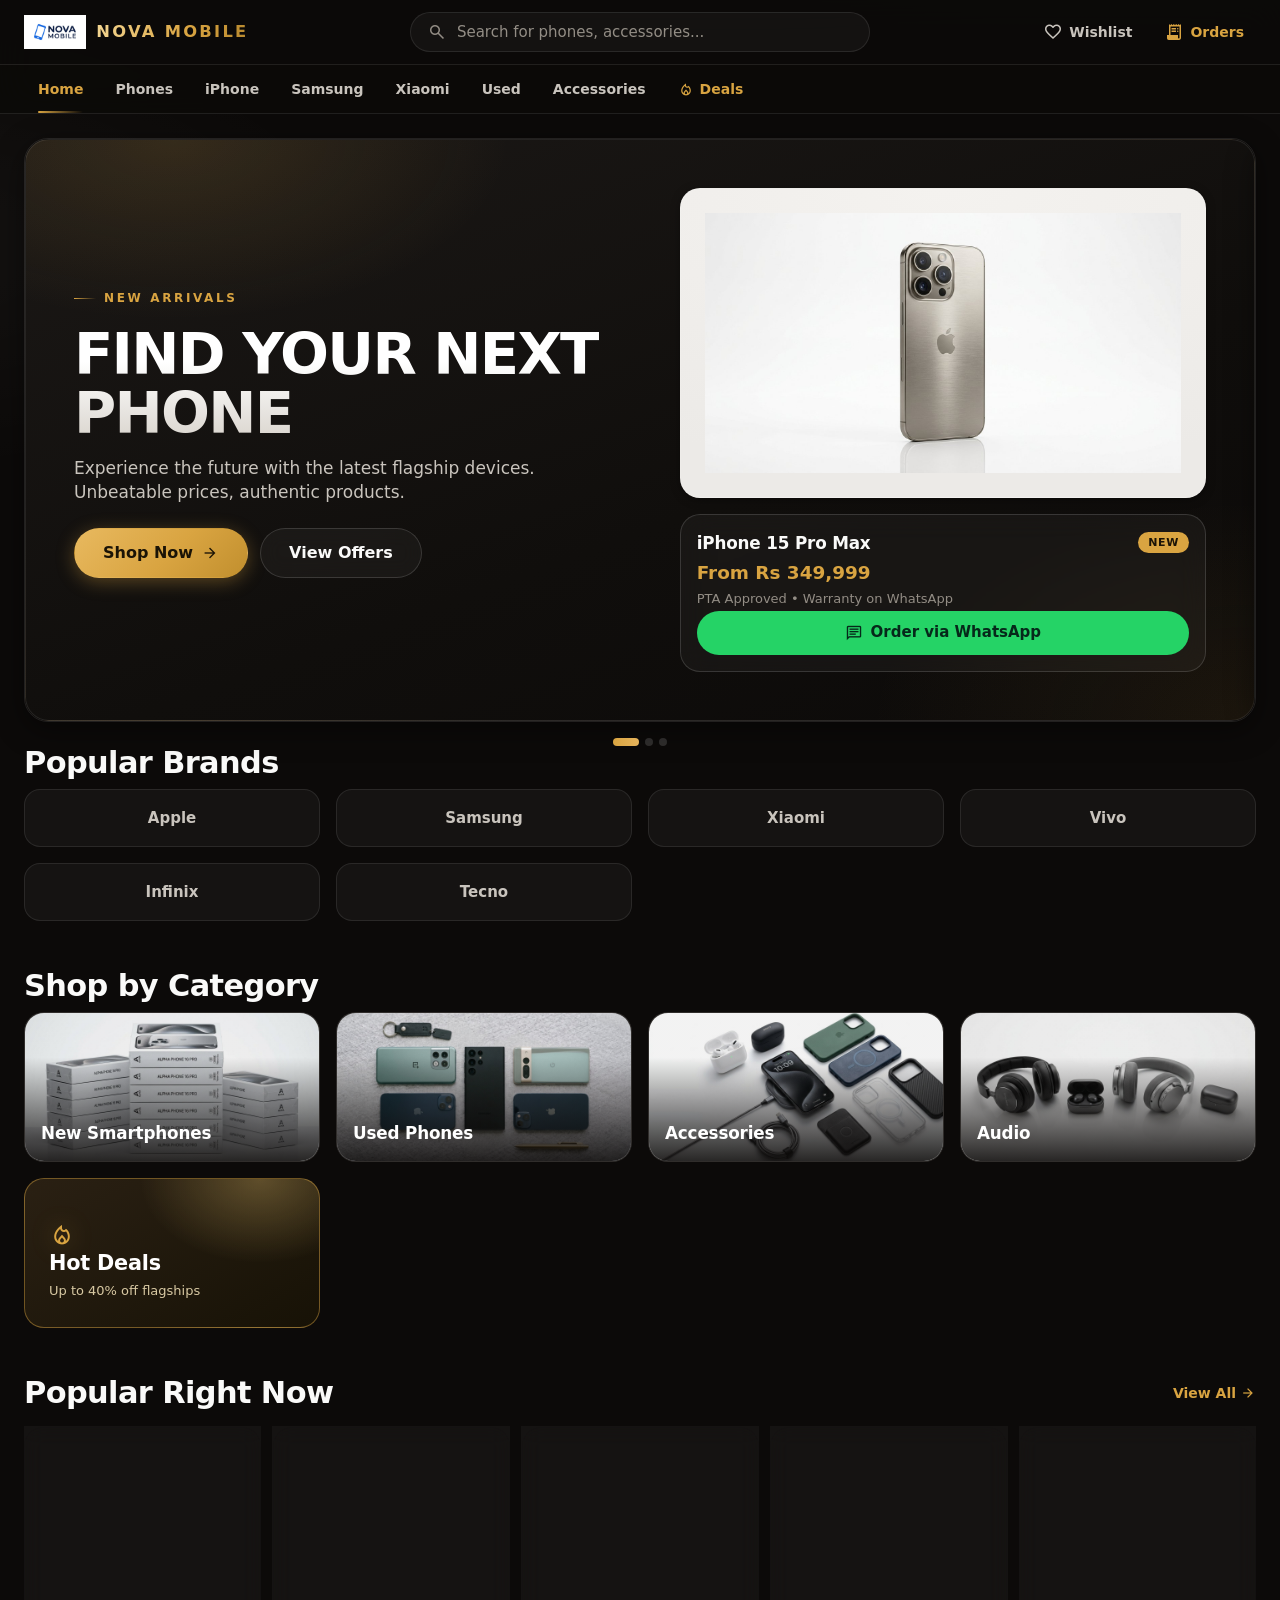
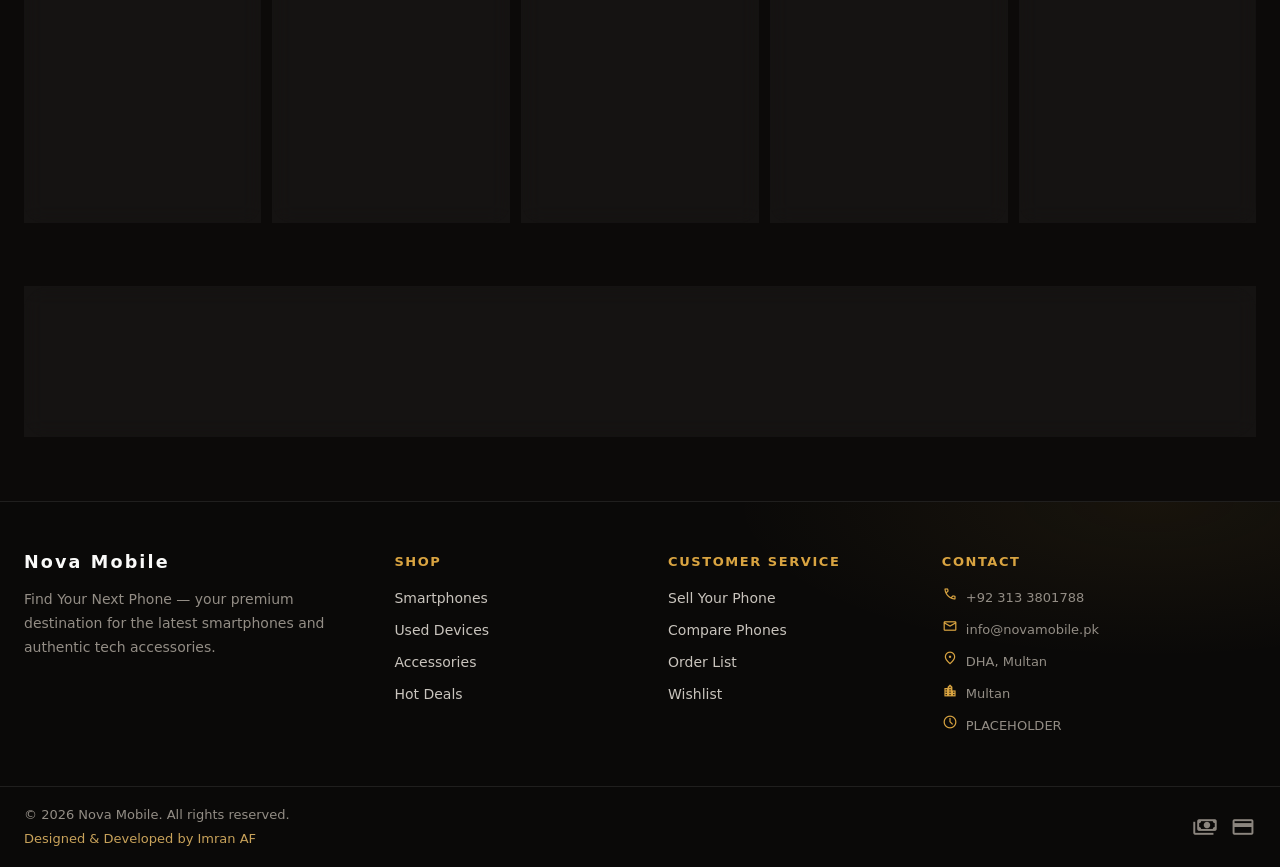
==== commit 2beab8a0: "Add Google site verification meta tag" ====
--- a/index.html
+++ b/index.html
@@ -11,12 +11,13 @@
 <link rel="icon" href="images/nova-mobile-logo.png">
 <link rel="preconnect" href="https://fonts.googleapis.com">
 <link rel="preconnect" href="https://fonts.gstatic.com" crossorigin>
-<link href="https://fonts.googleapis.com/css2?family=DM+Sans:opsz,wght@9..40,400;9..40,500;9..40,600;9..40,700&family=Space+Grotesk:wght@400;500;600;700&display=swap" rel="stylesheet">
+<link href="https://fonts.googleapis.com/css2?family=Inter:wght@400;600;700;800&display=swap" rel="stylesheet">
 <link href="https://fonts.googleapis.com/css2?family=Material+Symbols+Outlined:opsz,wght,FILL,GRAD@20..48,100..700,0..1,-50..200&display=swap" rel="stylesheet">
 <link rel="stylesheet" href="style.css">
 <script type="application/ld+json">
 {"@context":"https://schema.org","@type":"Organization","name":"Nova Mobile","slogan":"Find Your Next Phone","description":"New and pre-owned smartphones and authentic accessories in Pakistan."}
 </script>
+  <meta name="google-site-verification" content="9i-t0AJJssGiqgVckHdSrPXAoer9AvJpxHz-F45b304" />
 </head>
 <body data-page="home" class="has-bottomnav">
 
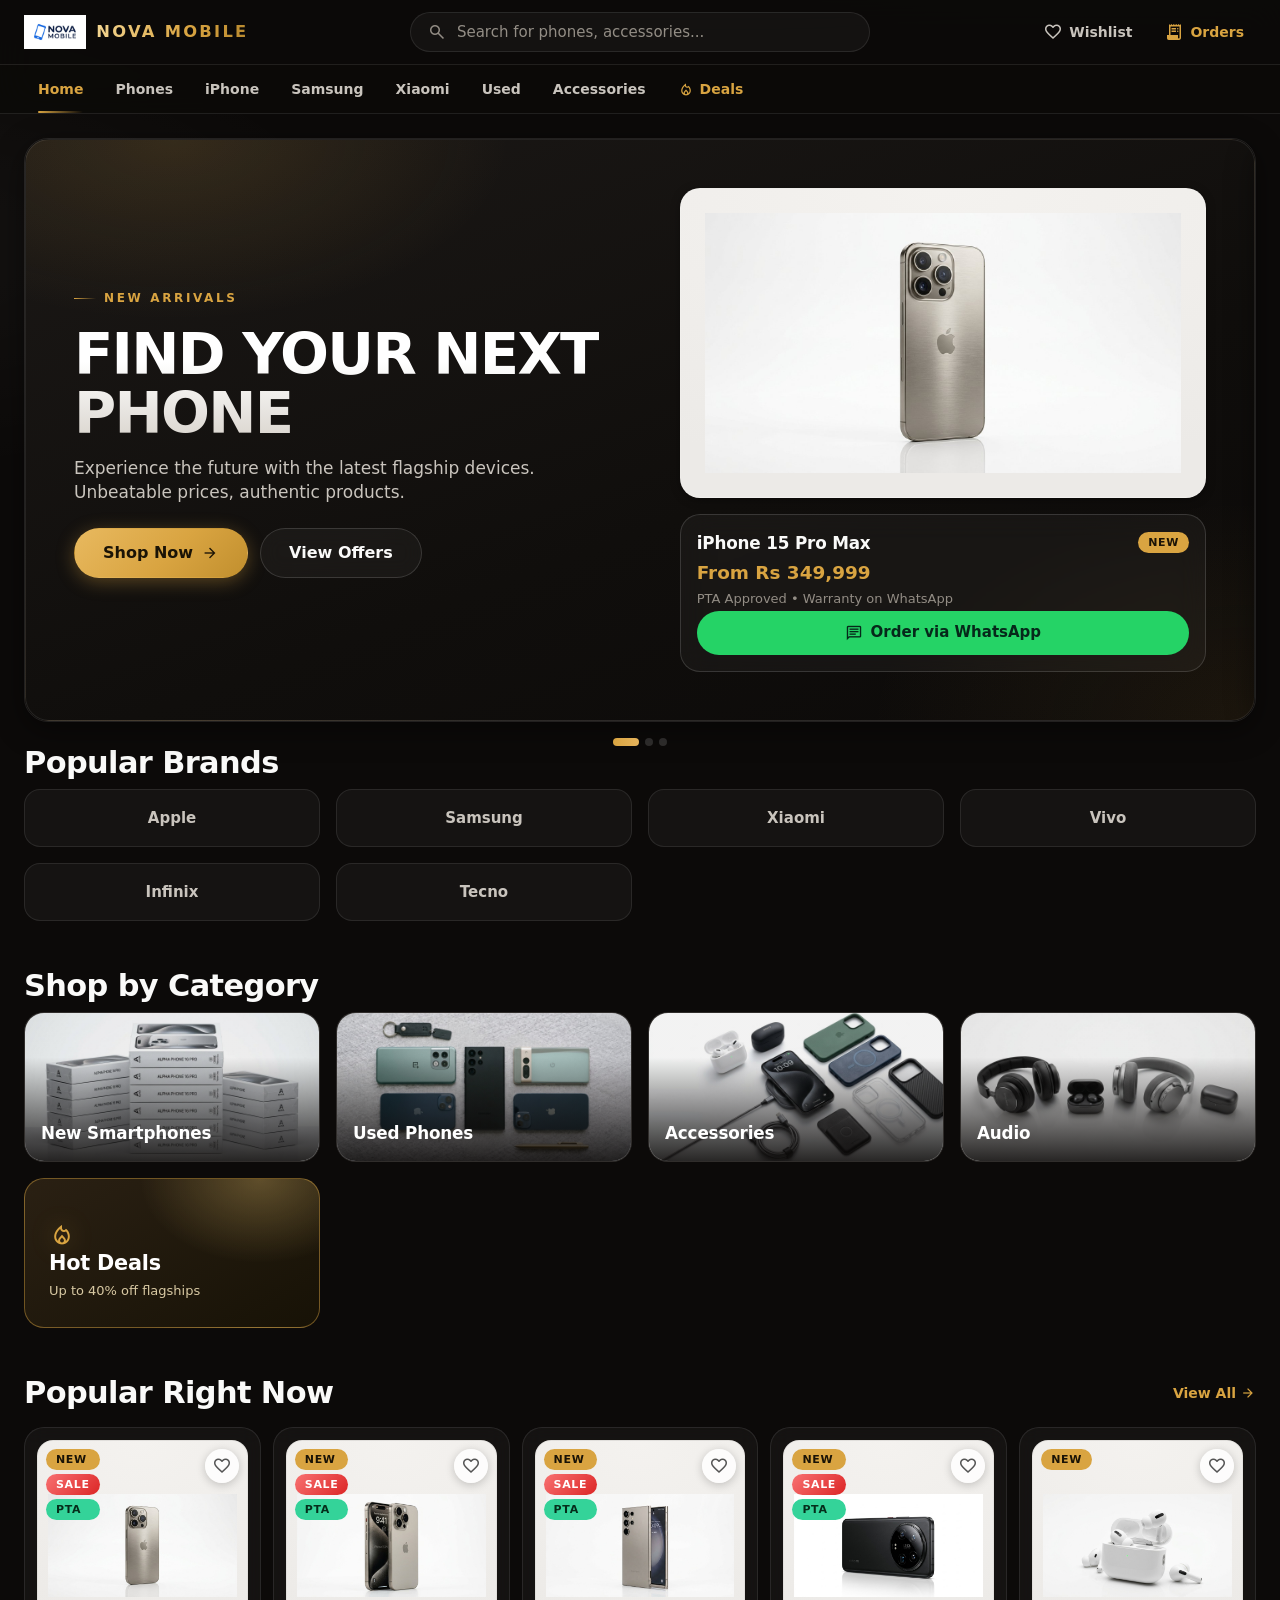
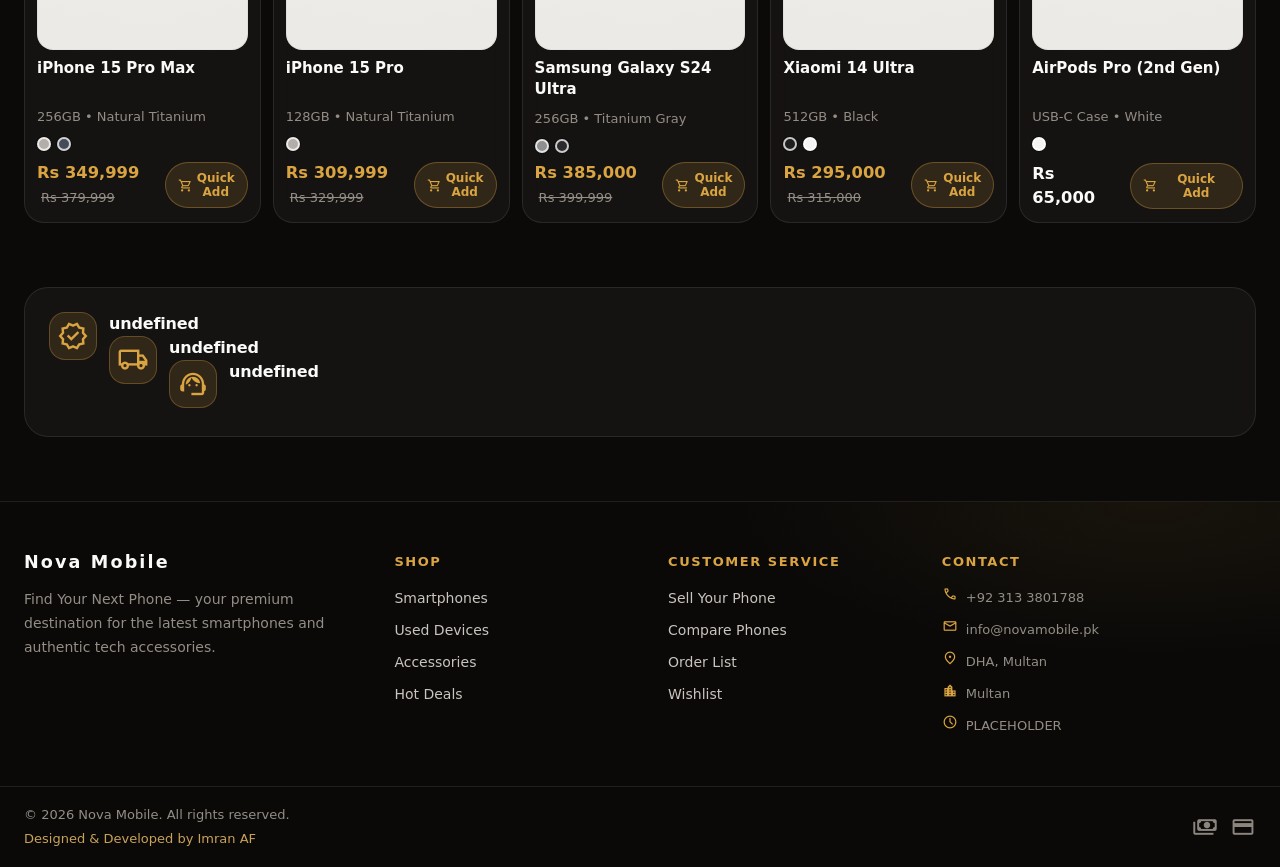
==== commit bfa79041: "Update title in index.html" ====
--- a/index.html
+++ b/index.html
@@ -3,7 +3,7 @@
 <head>
 <meta charset="utf-8">
 <meta name="viewport" content="width=device-width, initial-scale=1.0">
-<title>Nova Mobile — Find Your Next Phone</title>
+<title>Nova Mobile —by Imran Af</title>
 <meta name="description" content="Nova Mobile — Pakistan's trusted destination for new and pre-owned smartphones and authentic accessories. Find your next phone today.">
 <meta name="robots" content="index, follow">
 <link rel="canonical" href="index.html">
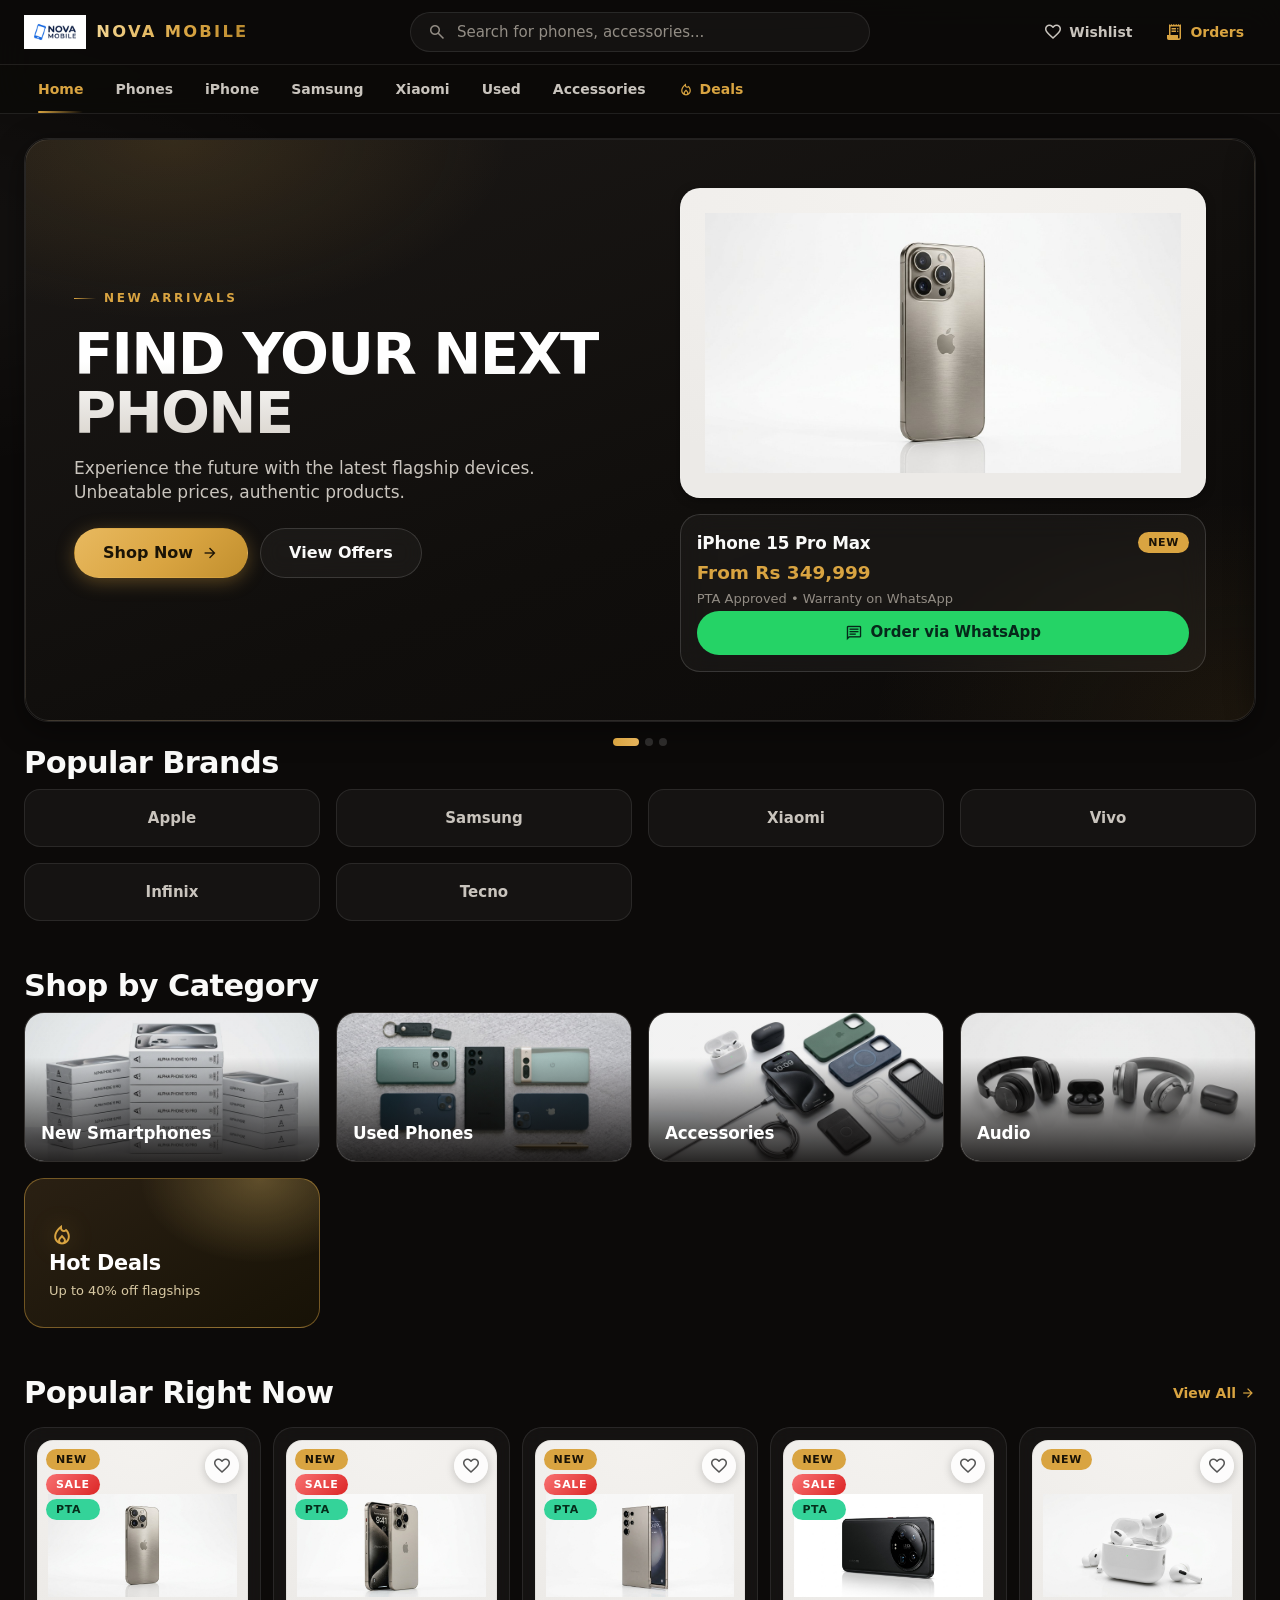
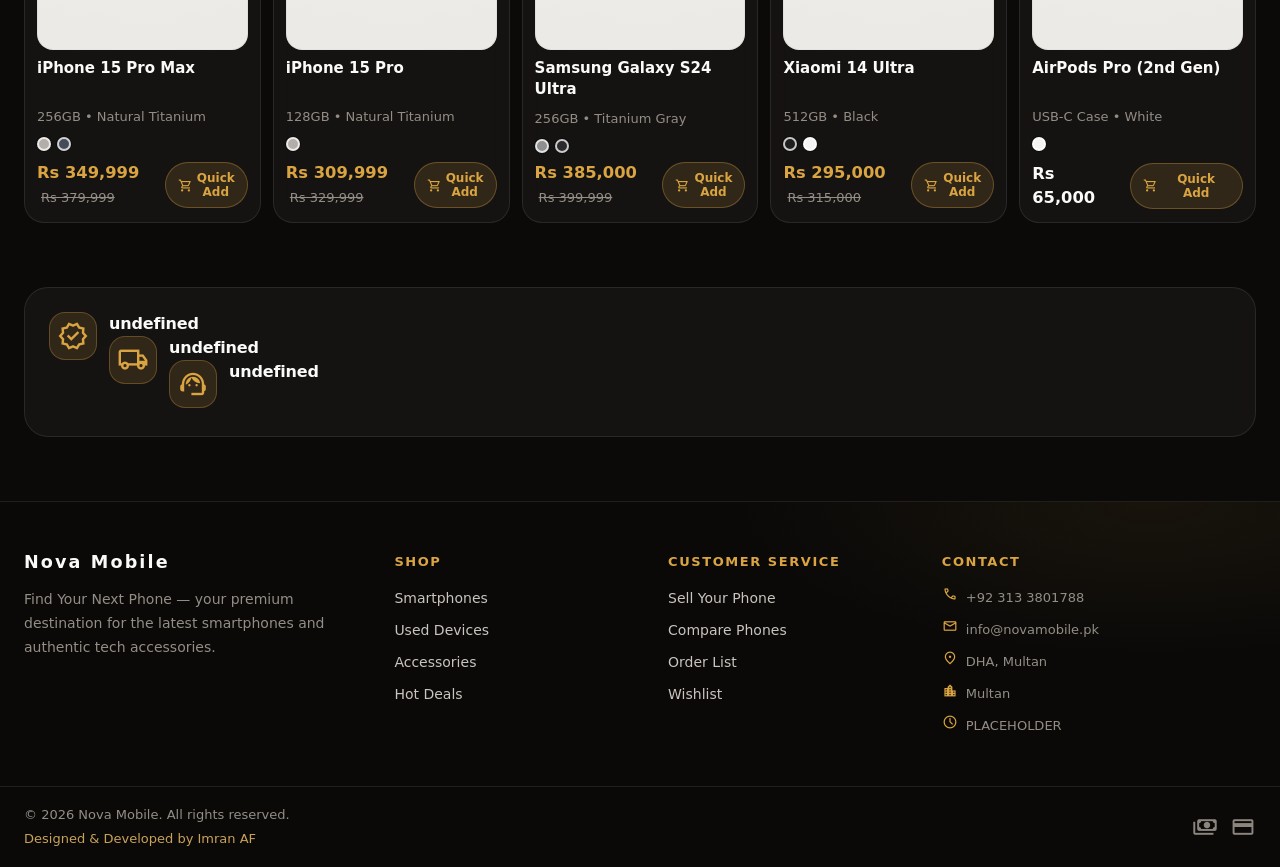
==== commit c7f7b1c7: "Add canonical link and update meta description Added a canonical link for SEO and corrected the exis" ====
--- a/index.html
+++ b/index.html
@@ -4,7 +4,8 @@
 <meta charset="utf-8">
 <meta name="viewport" content="width=device-width, initial-scale=1.0">
 <title>Nova Mobile —by Imran Af</title>
-<meta name="description" content="Nova Mobile — Pakistan's trusted destination for new and pre-owned smartphones and authentic accessories. Find your next phone today.">
+<meta name="description" content="Nova Mobile by Imran Af— Pakistan's trusted destination for new and pre-owned smartphones and authentic accessories. Find your next phone today."> 
+  <link rel="canonical" href="https://nova-mobile-by-imran-af.vercel.app/">
 <meta name="robots" content="index, follow">
 <link rel="canonical" href="index.html">
 <link rel="manifest" href="manifest.json">
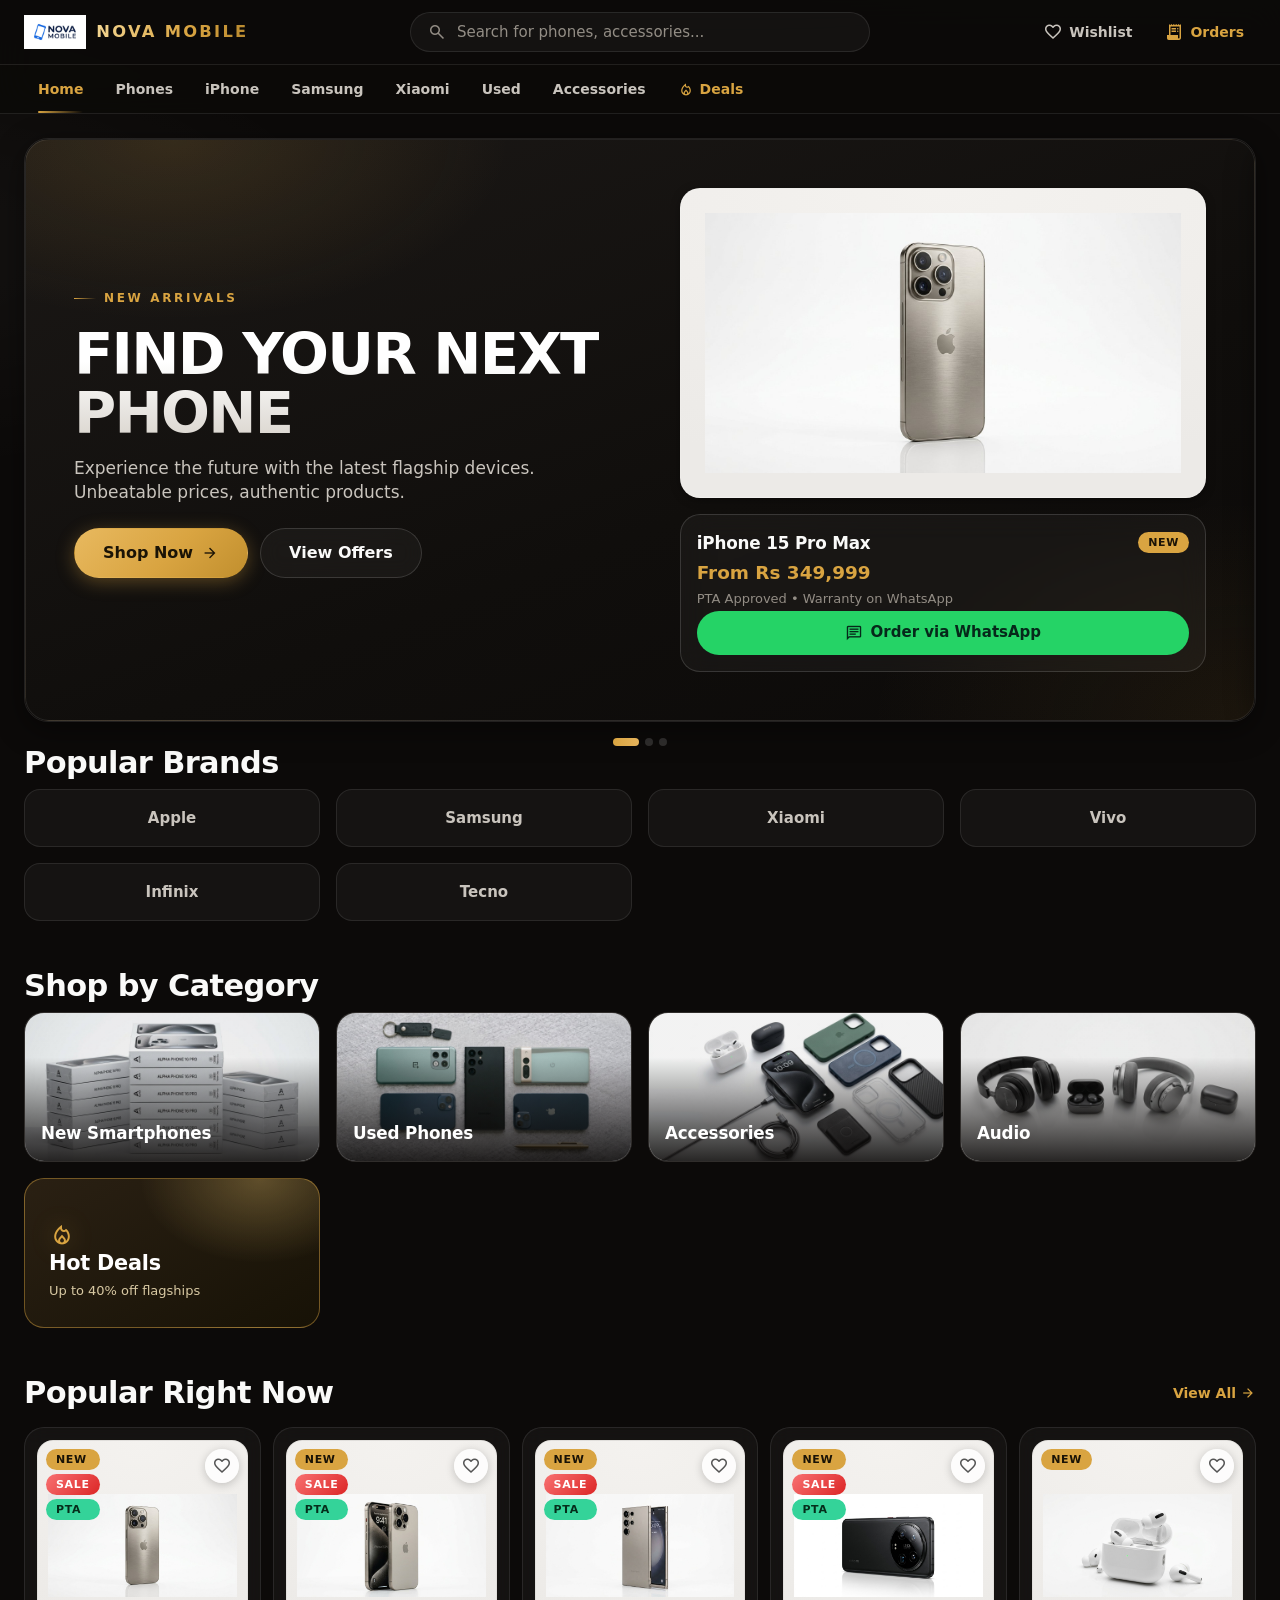
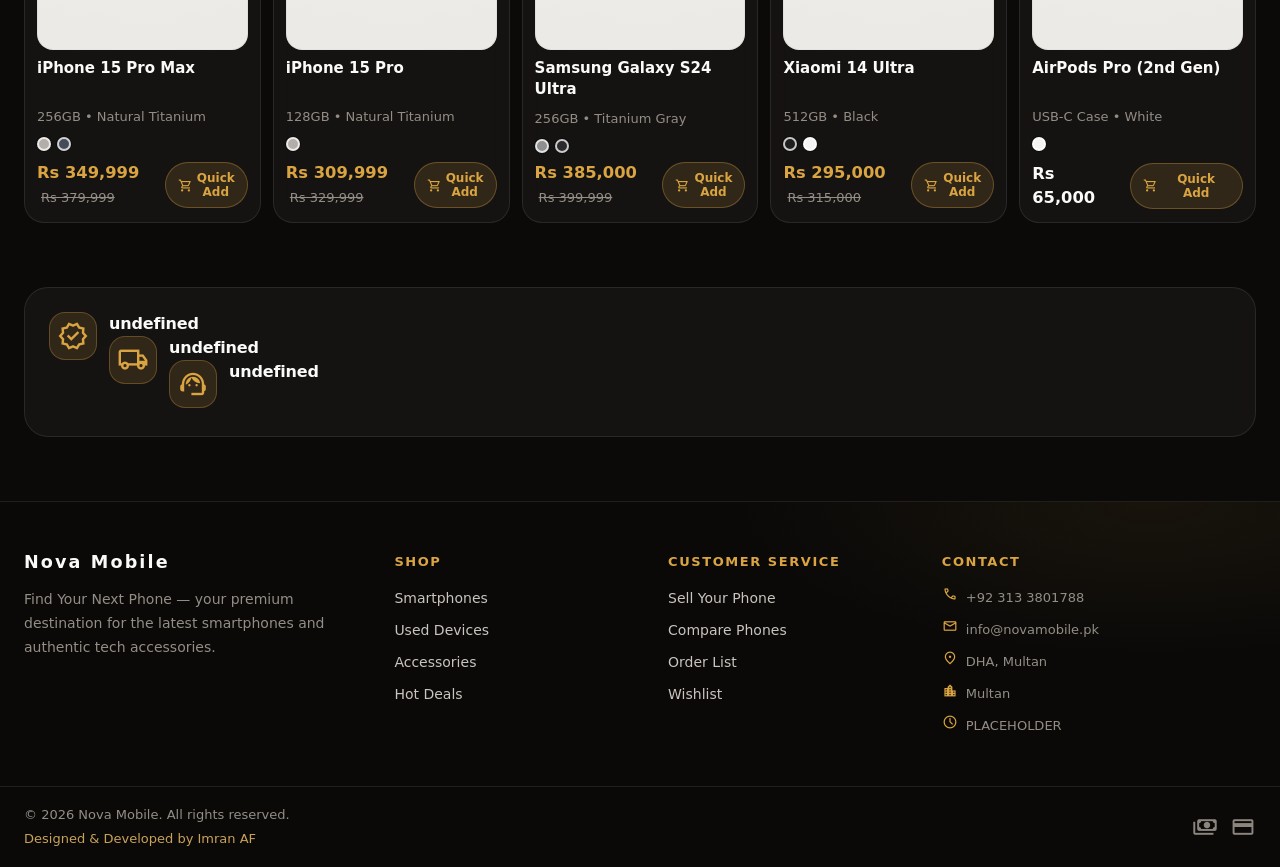
==== commit fcf8bb12: "Update page title for improved SEO Updated the title to include 'Smartphones & Accessories' for bett" ====
--- a/index.html
+++ b/index.html
@@ -3,7 +3,7 @@
 <head>
 <meta charset="utf-8">
 <meta name="viewport" content="width=device-width, initial-scale=1.0">
-<title>Nova Mobile —by Imran Af</title>
+<title>Nova Mobile —by Imran Af | Smartphones & Accessories</title>
 <meta name="description" content="Nova Mobile by Imran Af— Pakistan's trusted destination for new and pre-owned smartphones and authentic accessories. Find your next phone today."> 
   <link rel="canonical" href="https://nova-mobile-by-imran-af.vercel.app/">
 <meta name="robots" content="index, follow">
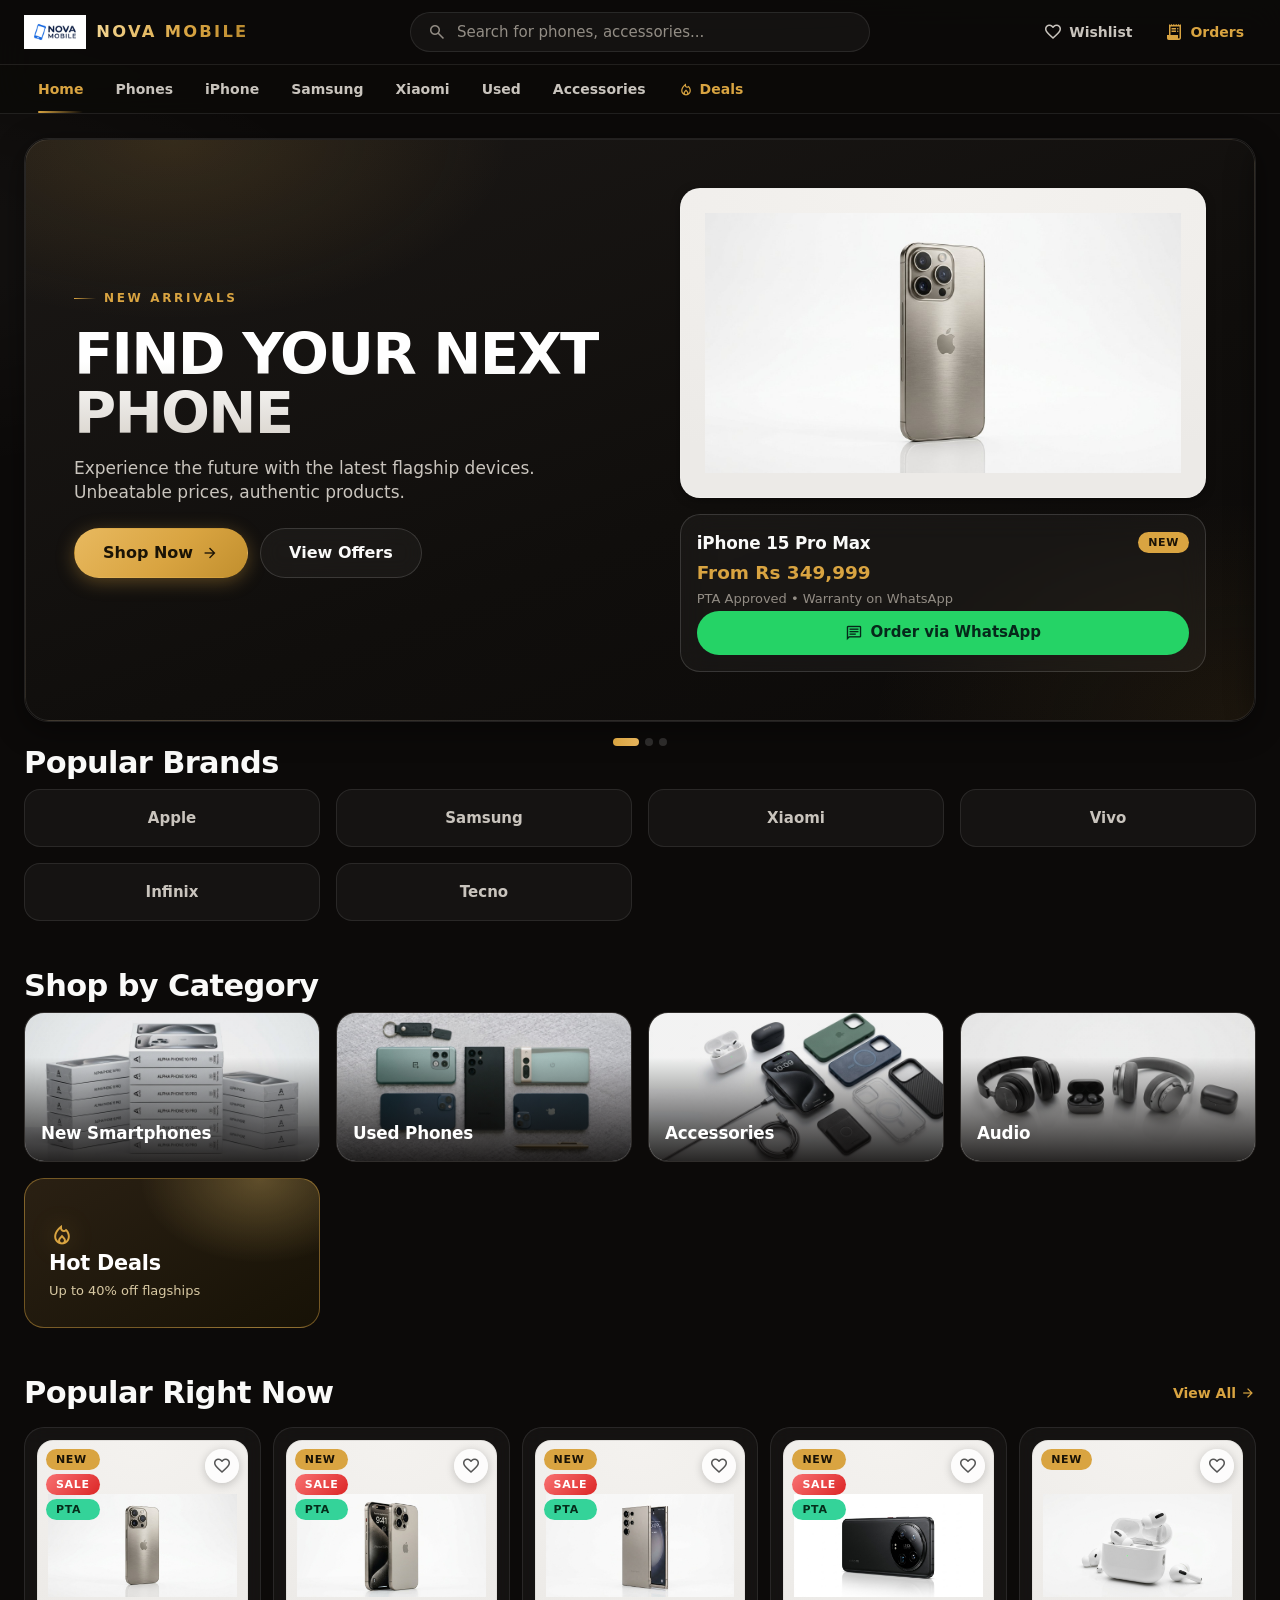
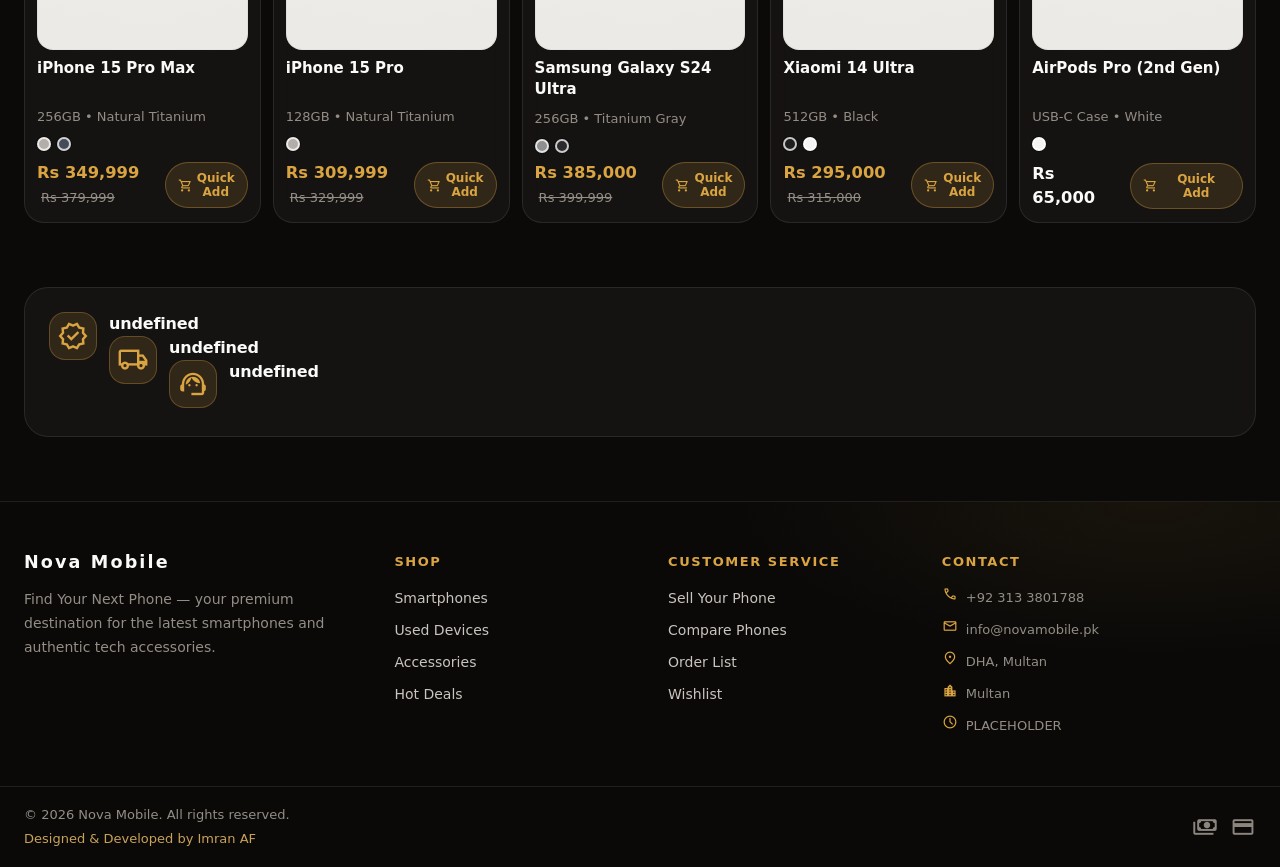
==== commit 680dd2eb: "Enhance SEO and social media metadata in index.html Updated title and description meta tags. Added O" ====
--- a/index.html
+++ b/index.html
@@ -3,9 +3,15 @@
 <head>
 <meta charset="utf-8">
 <meta name="viewport" content="width=device-width, initial-scale=1.0">
-<title>Nova Mobile —by Imran Af | Smartphones & Accessories</title>
-<meta name="description" content="Nova Mobile by Imran Af— Pakistan's trusted destination for new and pre-owned smartphones and authentic accessories. Find your next phone today."> 
-  <link rel="canonical" href="https://nova-mobile-by-imran-af.vercel.app/">
+<title>Nova Mobile by Imran AF | Smartphones & Accessories</title>
+<meta name="description" content="Nova Mobile by Imran AF - Pakistan's trusted destination for new and pre-owned smartphones and authentic accessories. Find your next phone today.">
+<!-- Open Graph -->
+<meta property="og:type" content="website">
+<meta property="og:title" content="Nova Mobile by Imran AF | Smartphones & Accessories">
+<meta property="og:description" content="Explore smartphones, mobile accessories, latest deals, and quality phones from Nova Mobile by Imran AF.">
+<meta property="og:url" content="https://nova-mobile-by-imran-af.vercel.app/">
+<meta property="og:site_name" content="Nova Mobile by Imran AF">
+<link rel="canonical" href="https://nova-mobile-by-imran-af.vercel.app/">
 <meta name="robots" content="index, follow">
 <link rel="canonical" href="index.html">
 <link rel="manifest" href="manifest.json">
